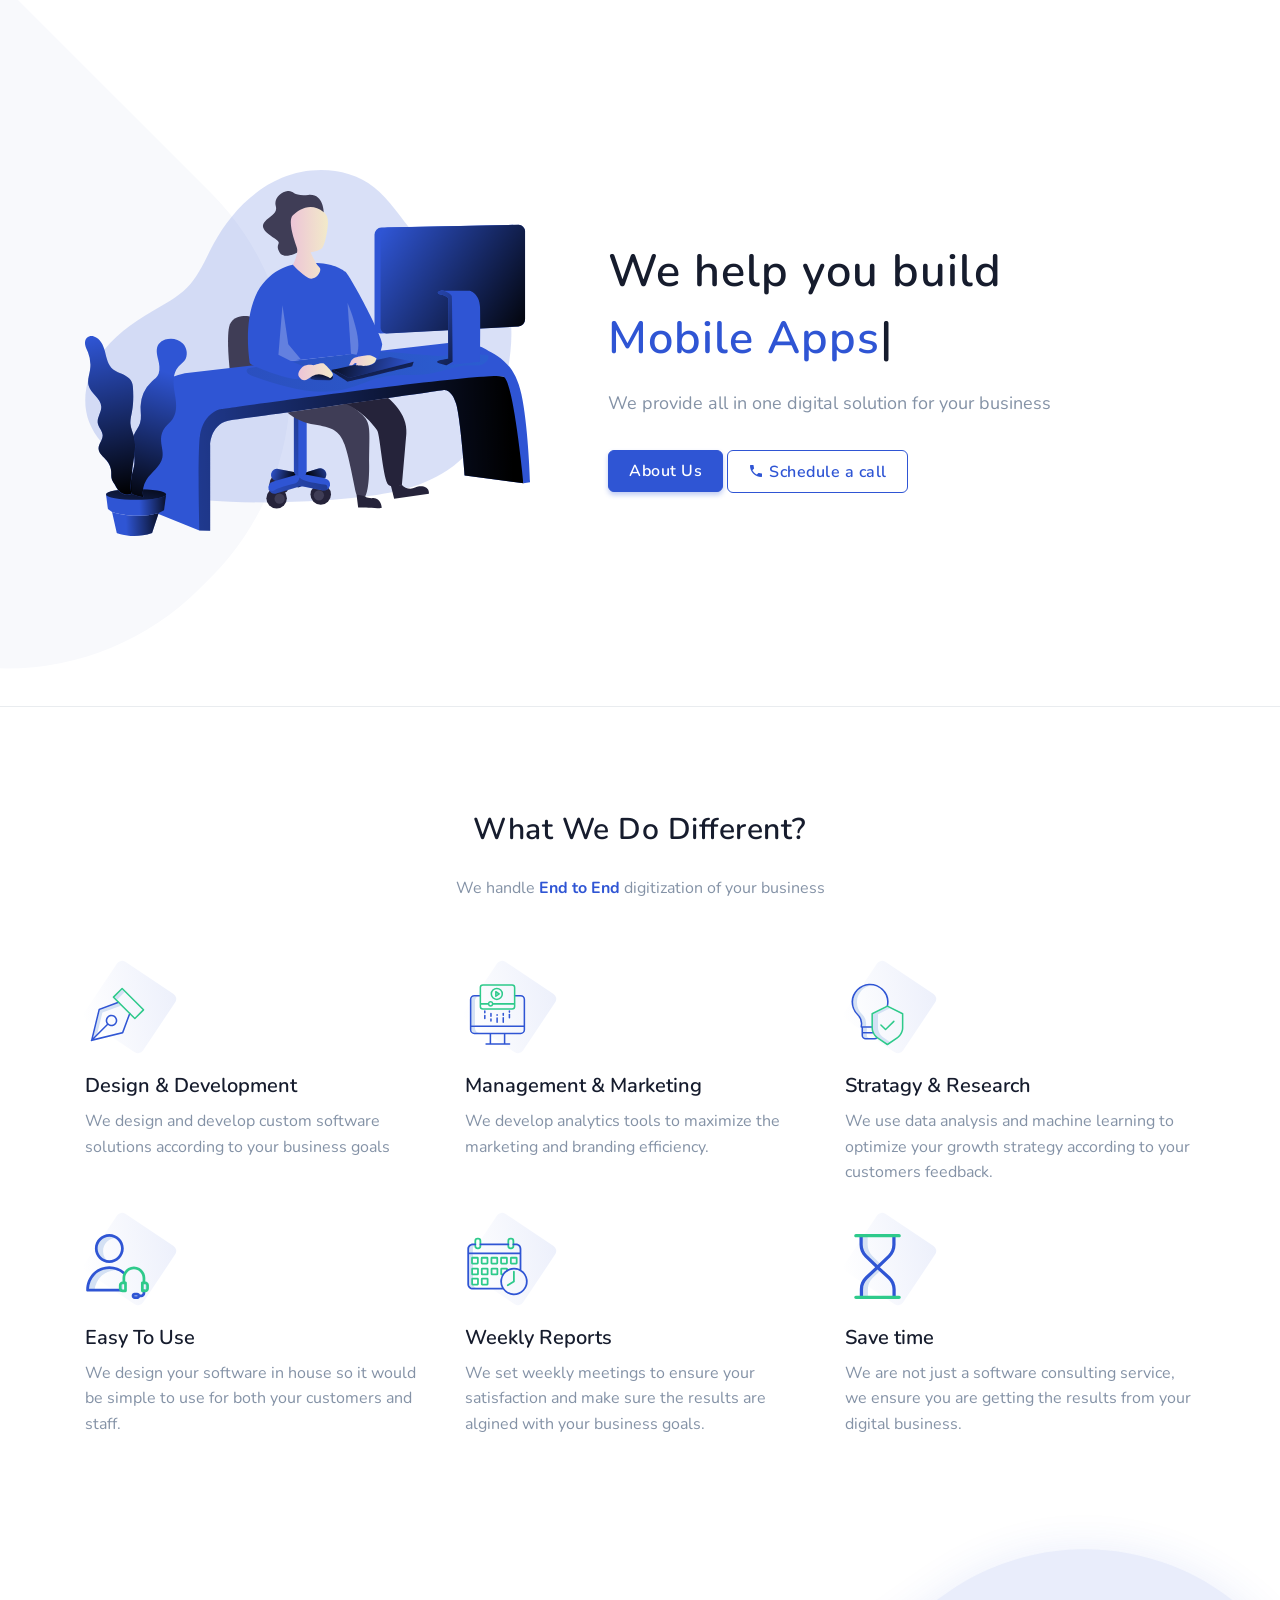
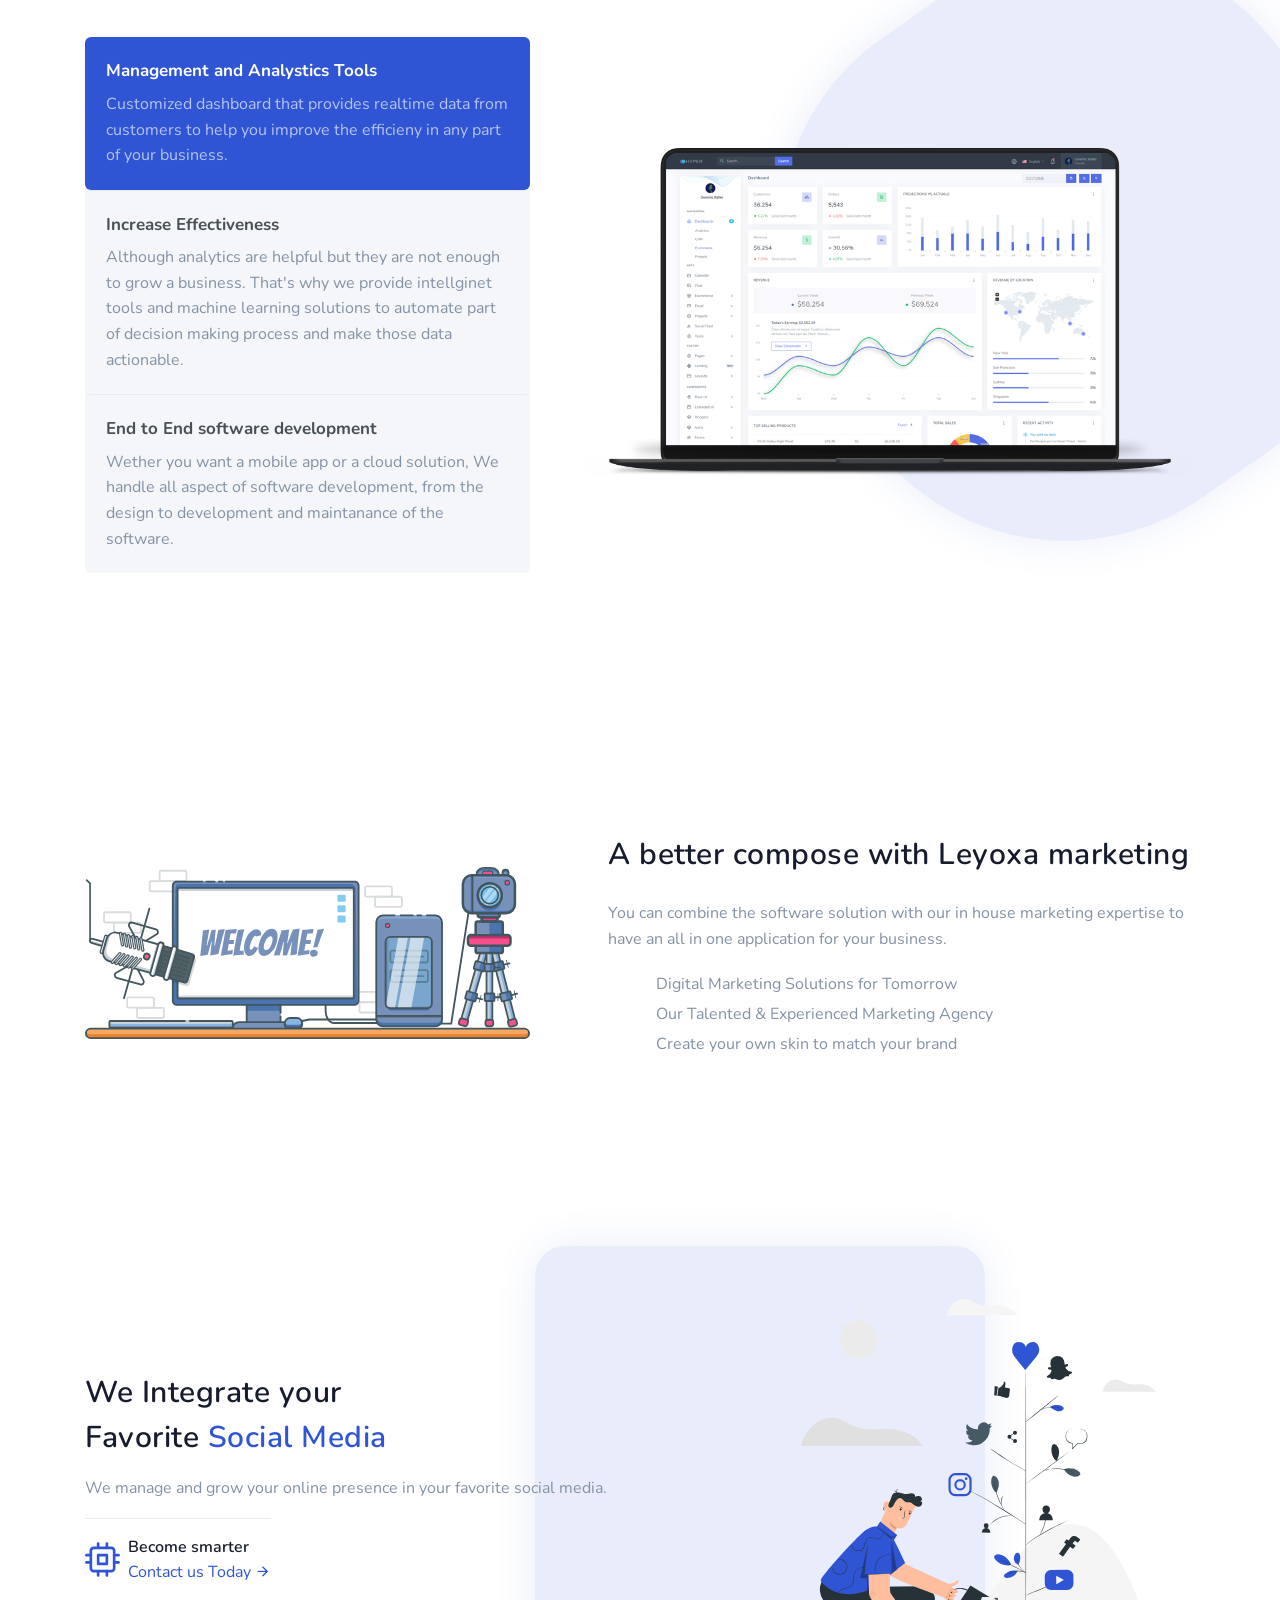
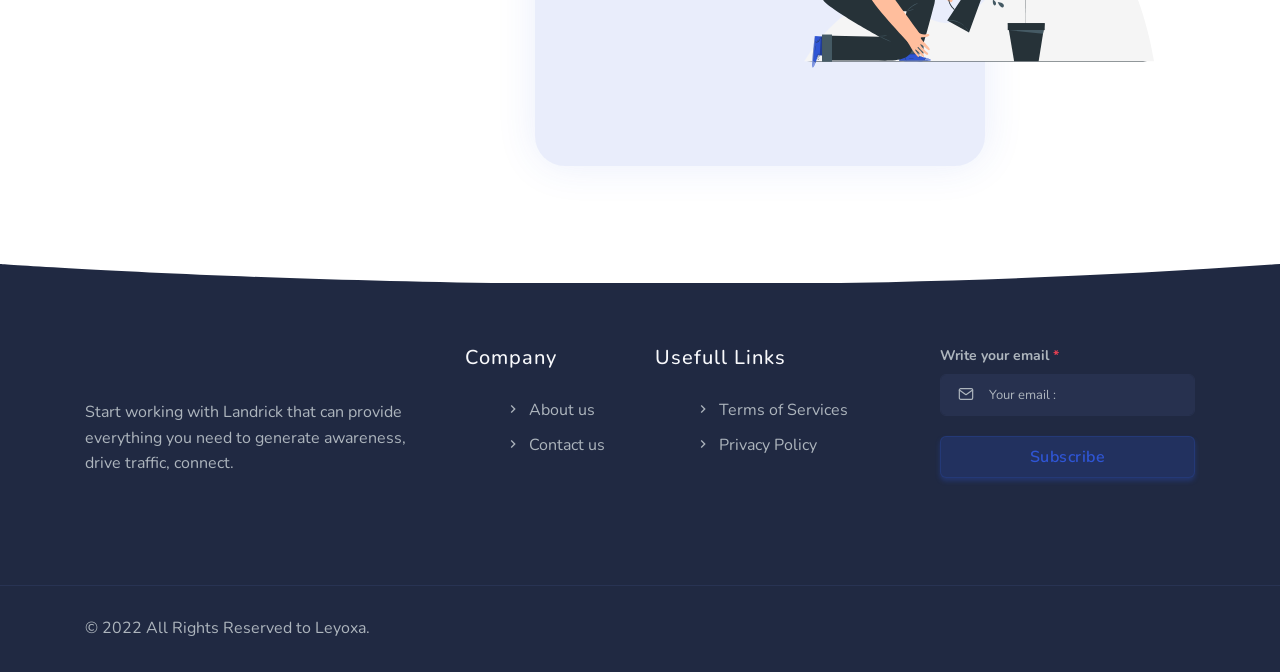
==== index.html @ c0a95f4d "here" ====
<!DOCTYPE html>
    <html lang="en">

    <head>
        <meta charset="utf-8" />
        <title>Leyoxa Tech Consulting</title>
        <meta name="viewport" content="width=device-width, initial-scale=1.0">
        <meta name="description" content="Premium Bootstrap 4 Landing Page Template" />
        <meta name="keywords" content="Saas, Software, multi-uses, HTML, Clean, Modern" />
        <meta name="author" content="Shreethemes" />
        <meta name="email" content="shreethemes@gmail.com" />
        <meta name="website" content="http://www.shreethemes.in" />
        <meta name="Version" content="v2.5.1" />
        <!-- favicon -->
        <link rel="shortcut icon" href="images/favicon.ico">
        <!-- Bootstrap -->
        <link href="css/bootstrap.min.css" rel="stylesheet" type="text/css" />
        <!-- Magnific -->
        <link href="css/magnific-popup.css" rel="stylesheet" type="text/css" />
        <!-- Icons -->
        <link href="css/materialdesignicons.min.css" rel="stylesheet" type="text/css" />
        <link rel="stylesheet" href="https://unicons.iconscout.com/release/v2.1.9/css/unicons.css">
        <!-- Slider -->               
        <link rel="stylesheet" href="css/owl.carousel.min.css"/> 
        <link rel="stylesheet" href="css/owl.theme.default.min.css"/> 
        <!-- Main Css -->
        <link href="css/style.css" rel="stylesheet" type="text/css" id="theme-opt" />
        <link href="css/colors/default.css" rel="stylesheet" id="color-opt">
        <link href="css/bootstrap.min.css" rel="stylesheet" type="text/css" />
        <!-- Magnific -->
        <link href="css/magnific-popup.css" rel="stylesheet" type="text/css" />
        <!-- Slider -->               
        <link rel="stylesheet" href="css/owl.carousel.min.css"/> 
        <link rel="stylesheet" href="css/owl.theme.default.min.css"/> 
        <!-- Icons -->
        <link href="css/materialdesignicons.min.css" rel="stylesheet" type="text/css" />
        <link rel="stylesheet" href="https://unicons.iconscout.com/release/v2.1.9/css/unicons.css">
        <!-- Main Css -->
        <link href="css/style.css" rel="stylesheet" type="text/css" id="theme-opt" />
        <link href="css/colors/default.css" rel="stylesheet" id="color-opt">

        <link href="https://fonts.googleapis.com/css?family=Lato:300,400,700" rel="stylesheet">

        <!-- ==== Font Awesome ==== -->
        <link href="css-copy/font-awesome.min.css" rel="stylesheet">
        
        <!-- ==== Bootstrap ==== -->
        <link href="css-copy/bootstrap.min.css" rel="stylesheet">
        
        <!-- ==== jQuery UI ==== -->
        <link href="css-copy/jquery-ui.min.css" rel="stylesheet">
        
        <!-- ==== Owl Carousel Plugin ==== -->
        <link href="css-copy/owl.carousel.min.css" rel="stylesheet">
        
        <!-- ====Main Stylesheet==== -->
        <link href="css-copy/style.css" rel="stylesheet">
        
        <!-- ====Custom Stylesheet==== -->
        <link href="css-copy/custom-style.css" rel="stylesheet">

    </head>

    <body>      
        <!-- Hero Start -->
        <section class="bg-half-170 border-bottom agency-wrapper d-table w-100" id="home">
            <div class="container">
                <div class="row align-items-center">
                    <div class="col-lg-7 col-md-7 order-1 order-md-2">
                        <div class="title-heading mt-4 ml-lg-5">
                            <h1 class="heading mb-3">We help you build<br> <span class="element text-primary" data-elements="Mobile Apps, Analytics Dashboard, SEO and Branding, Machine Learning Solution, Cloud Solution"></span></h1>
                            <p class="para-desc text-muted">We provide all in one digital solution for your business</p>
                            <div class="watch-video mt-4 pt-2">
                                <a href="page-aboutus-two 2.html" class="btn btn-primary">About Us<i class="mdi"></i></a>
                                <a href="https://calendly.com/leyoxa/30min" class="btn btn-outline-primary"><i class="mdi mdi-phone"></i> Schedule a call</a>
                            </div>
                        </div>
                    </div><!--end col-->

                    <div class="col-lg-5 col-md-5 order-2 order-md-1 mt-4 pt-2 mt-sm-0 pt-sm-0">
                        <img src="images/illustrator/working_with_computer.svg" class="img-fluid" alt="">
                    </div>
                </div><!--end row-->
            </div><!--end container--> 
        </section><!--end section-->
        <!-- Hero End -->

        <!-- Feature Start -->
        <section class="section">
            <div class="container">
                <div class="row justify-content-center">
                    <div class="col-12 text-center">
                        <div class="section-title mb-4 pb-2">
                            <h4 class="title mb-4">What We Do Different?</h4>
                            <p class="text-muted para-desc mx-auto mb-0">We handle <span class="text-primary font-weight-bold">End to End</span> digitization of your business</p>
                        </div>
                    </div><!--end col-->
                </div><!--end row-->

                <div class="row">
                    <div class="col-md-4 col-12">
                        <div class="features mt-5">
                            <div class="image position-relative d-inline-block">
                                <img src="images/icon/pen.svg" class="avatar avatar-small"  alt="">
                            </div>

                            <div class="content mt-4">
                                <h4 class="title-2">Design & Development</h4>
                                <p class="text-muted mb-0">We design and develop custom software solutions according to your business goals</p>
                            </div>
                        </div>
                    </div><!--end col-->
                    
                    <div class="col-md-4 col-12 mt-5">
                        <div class="features">
                            <div class="image position-relative d-inline-block">
                                <img src="images/icon/video.svg" class="avatar avatar-small"  alt="">
                            </div>

                            <div class="content mt-4">
                                <h4 class="title-2">Management & Marketing</h4>
                                <p class="text-muted mb-0">We develop analytics tools to maximize the marketing and branding efficiency.</p>
                            </div>
                        </div>
                    </div><!--end col-->
                    
                    <div class="col-md-4 col-12 mt-5">
                        <div class="features">
                            <div class="image position-relative d-inline-block">
                                <img src="images/icon/intellectual.svg" class="avatar avatar-small"  alt="">
                            </div>

                            <div class="content mt-4">
                                <h4 class="title-2">Stratagy & Research</h4>
                                <p class="text-muted mb-0">We use data analysis and machine learning to optimize your growth strategy according to your customers feedback.</p>
                            </div>
                        </div>
                    </div><!--end col-->

                    <div class="col-md-4 col-12 mt-5">
                        <div class="features">
                            <div class="image position-relative d-inline-block">
                                <img src="images/icon/user.svg" class="avatar avatar-small"  alt="">
                            </div>

                            <div class="content mt-4">
                                <h4 class="title-2">Easy To Use</h4>
                                <p class="text-muted mb-0">We design your software in house so it would be simple to use for both your customers and staff.</p>
                            </div>
                        </div>
                    </div><!--end col-->
                    
                    <div class="col-md-4 col-12 mt-5">
                        <div class="features">
                            <div class="image position-relative d-inline-block">
                                <img src="images/icon/calendar.svg" class="avatar avatar-small"  alt="">
                            </div>

                            <div class="content mt-4">
                                <h4 class="title-2">Weekly Reports</h4>
                                <p class="text-muted mb-0">We set weekly meetings to ensure your satisfaction and make sure the results are algined with your business goals.</p>
                            </div>
                        </div>
                    </div><!--end col-->
                    
                    <div class="col-md-4 col-12 mt-5">
                        <div class="features">
                            <div class="image position-relative d-inline-block">
                                <img src="images/icon/sand-clock.svg" class="avatar avatar-small"  alt="">
                            </div>

                            <div class="content mt-4">
                                <h4 class="title-2">Save time</h4>
                                <p class="text-muted mb-0">We are not just a software consulting service, we ensure you are getting the results from your digital business.</p>
                            </div>
                        </div>
                    </div><!--end col-->
                </div><!--end row-->
            </div><!--end container-->
        </section><!--end section-->
        <!-- End feature -->
        <div class="container mt-100 mt-60">
            <div class="row align-items-center">
                <div class="col-md-5">
                    <ul class="nav nav-pills nav-justified flex-column rounded" id="pills-tab" role="tablist">
                        <li class="nav-item">
                            <a class="nav-link rounded active" id="pills-cloud-tab" data-toggle="pill" href="#pills-cloud" role="tab" aria-controls="pills-cloud" aria-selected="false">
                                <div class="p-3 text-left">
                                    <h4 class="title font-weight-bold">Management and Analystics Tools</h4>
                                    <p class="text-muted tab-para mb-0">Customized dashboard that provides realtime data from customers to help you improve the efficieny in any part of your business.</p>
                                </div>
                            </a><!--end nav link-->
                        </li><!--end nav item-->
                        
                        <li class="nav-item">
                            <a class="nav-link border-top rounded" id="pills-smart-tab" data-toggle="pill" href="#pills-smart" role="tab" aria-controls="pills-smart" aria-selected="false">
                                <div class="p-3 text-left">
                                    <h4 class="title font-weight-bold">Increase Effectiveness</h4>
                                    <p class="text-muted tab-para mb-0">Although analytics are helpful but they are not enough to grow a business. That's why we provide intellginet tools and machine learning solutions to automate part of decision making process and make those data actionable.</p>
                                </div>
                            </a><!--end nav link-->
                        </li><!--end nav item-->
                        
                        <li class="nav-item">
                            <a class="nav-link border-top rounded" id="pills-apps-tab" data-toggle="pill" href="#pills-apps" role="tab" aria-controls="pills-apps" aria-selected="false">
                                <div class="p-3 text-left">
                                    <h4 class="title font-weight-bold">End to End software development</h4>
                                    <p class="text-muted tab-para mb-0">Wether you want a mobile app or a cloud solution, We handle all aspect of software development, from the design to development and maintanance of the software.</p>
                                </div>
                            </a><!--end nav link-->
                        </li><!--end nav item-->
                    </ul><!--end nav pills-->
                </div><!--end col-->

                <div class="col-md-7 col-12 mt-4 pt-2 mt-sm-0 pt-sm-0">
                    <div class="saas-feature-shape-right position-relative">
                        <div class="tab-content ml-lg-4" id="pills-tabContent">
                            <div class="tab-pane fade show active" id="pills-cloud" role="tabpanel" aria-labelledby="pills-cloud-tab">
                                <img src="images/digital/1.png" class="img-fluid mx-auto d-block" alt="">
                            </div><!--end teb pane-->
                            
                            <div class="tab-pane fade" id="pills-smart" role="tabpanel" aria-labelledby="pills-smart-tab">
                                <img src="images/digital/2.png" class="img-fluid mx-auto d-block" alt="">
                            </div><!--end teb pane-->

                            <div class="tab-pane fade" id="pills-apps" role="tabpanel" aria-labelledby="pills-apps-tab">
                                <img src="images/digital/3.png" class="img-fluid mx-auto d-block" alt="">
                            </div><!--end teb pane-->
                        </div><!--end tab content-->
                    </div>
                </div><!--end col-->
            </div><!--end row-->
        </div><!--end container-->
        <br><br><br><br><br><br>


            <div class="container mt-100 mt-60">
                <div class="row align-items-center">
                    <div class="col-lg-5 col-md-6">
                        <img src="images/illustrator/youtube-media.svg" alt="">
                    </div>

                    <div class="col-lg-7 col-md-6 mt-4 mt-sm-0 pt-2 pt-sm-0">
                        <div class="section-title ml-lg-5">
                            <h4 class="title mb-4">A better compose with Leyoxa marketing</h4>
                            <p class="text-muted">You can combine the software solution with our in house marketing expertise to have an all in one application for your business. </p>
                            <ul class="list-unstyled text-muted">
                                <li class="mb-0"><span class="text-primary h5 mr-2"><i class="uim uim-check-circle"></i></span>Digital Marketing Solutions for Tomorrow</li>
                                <li class="mb-0"><span class="text-primary h5 mr-2"><i class="uim uim-check-circle"></i></span>Our Talented & Experienced Marketing Agency</li>
                                <li class="mb-0"><span class="text-primary h5 mr-2"><i class="uim uim-check-circle"></i></span>Create your own skin to match your brand</li>
                            </ul>
                        </div>
                    </div><!--end col-->
                </div><!--end row-->
            </div><!--end container-->
            <br><br><br>
            <div class="container mt-100 mt-60">
                <div class="row align-items-center">
                    <div class="col-lg-5 col-md-6 col-12 order-1 order-md-2">
                        <div class="social-feature-right">
                            <img src="images/social/social.svg" class="img-fluid" alt="">
                        </div>
                    </div><!--end col-->

                    <div class="col-lg-7 col-md-6 col-12 order-2 order-md-1 mt-4 pt-2 mt-sm-0 pt-sm-0">
                        <div class="section-title mr-lg-4">
                            <p class="text-primary h2 mb-3"><i class="uil uil-cube"></i></p>
                            <h4 class="title mb-3">We Integrate your <br> Favorite <span class="text-primary">Social Media</span></h4>
                            <p class="text-muted">We manage and grow your online presence in your favorite social media.</p>
                            <div class="d-inline-block">
                                <div class="pt-3 d-flex align-items-center border-top">
                                    <i data-feather="cpu" class="fea icon-md mr-2 text-primary"></i>
                                    <div class="content">
                                        <h6 class="mb-0">Become smarter</h6>
                                        <a href="https://calendly.com/leyoxa/30min" class="text-primary">Contact us Today <i class="mdi mdi-arrow-right"></i></a> 
                                    </div>
                                </div>
                            </div>
                        </div>
                    </div><!--end col-->
                </div><!--end row-->
            </div><!--end container-->
            <br><br><br>        <br><br><br><br><br>

                    <!-- Testi Start -->
        

        <!-- Shape Start -->
        <div class="position-relative">
            <div class="shape overflow-hidden text-footer">
                <svg viewBox="0 0 2880 48" fill="none" xmlns="http://www.w3.org/2000/svg">
                    <path d="M0 48H1437.5H2880V0H2160C1442.5 52 720 0 720 0H0V48Z" fill="currentColor"></path>
                </svg>
            </div>
        </div>
        <!--Shape End-->
        <!-- Footer Start -->
        <footer class="footer">
            <div class="container">
                <div class="row">
                    <div class="col-lg-4 col-12 mb-0 mb-md-4 pb-0 pb-md-2">
                        <a href="#" class="logo-footer">
                            <img src="images/logo-light.png" height="24" alt="">
                        </a>
                        <p class="mt-4">Start working with Landrick that can provide everything you need to generate awareness, drive traffic, connect.</p>
                        <!-- <ul class="list-unstyled social-icon social mb-0 mt-4">
                            <li class="list-inline-item"><a href="javascript:void(0)" class="rounded"><i data-feather="facebook" class="fea icon-sm fea-social"></i></a></li>
                            <li class="list-inline-item"><a href="javascript:void(0)" class="rounded"><i data-feather="instagram" class="fea icon-sm fea-social"></i></a></li>
                            <li class="list-inline-item"><a href="javascript:void(0)" class="rounded"><i data-feather="twitter" class="fea icon-sm fea-social"></i></a></li>
                            <li class="list-inline-item"><a href="javascript:void(0)" class="rounded"><i data-feather="linkedin" class="fea icon-sm fea-social"></i></a></li>
                        </ul> -->
                    </div><!--end col-->
                    
                    <div class="col-lg-2 col-md-4 col-12 mt-4 mt-sm-0 pt-2 pt-sm-0">
                        <h4 class="text-light footer-head">Company</h4>
                        <ul class="list-unstyled footer-list mt-4">
                            <li><a href="page-aboutus.html" class="text-foot"><i class="mdi mdi-chevron-right mr-1"></i> About us</a></li>
                            <li><a href="page-services.html" class="text-foot"><i class="mdi mdi-chevron-right mr-1"></i> Contact us</a></li>
                            <!-- <li><a href="page-team.html" class="text-foot"><i class="mdi mdi-chevron-right mr-1"></i> Team</a></li>
                            <li><a href="page-pricing.html" class="text-foot"><i class="mdi mdi-chevron-right mr-1"></i> Pricing</a></li>
                            <li><a href="page-work-modern.html" class="text-foot"><i class="mdi mdi-chevron-right mr-1"></i> Project</a></li>
                            <li><a href="page-jobs.html" class="text-foot"><i class="mdi mdi-chevron-right mr-1"></i> Careers</a></li>
                            <li><a href="page-blog-grid.html" class="text-foot"><i class="mdi mdi-chevron-right mr-1"></i> Blog</a></li>
                            <li><a href="auth-cover-login.html" class="text-foot"><i class="mdi mdi-chevron-right mr-1"></i> Login</a></li> --> 
                        </ul>
                    </div><!--end col-->
                    
                    <div class="col-lg-3 col-md-4 col-12 mt-4 mt-sm-0 pt-2 pt-sm-0">
                        <h4 class="text-light footer-head">Usefull Links</h4>
                        <ul class="list-unstyled footer-list mt-4">
                            <li><a href="page-terms.html" class="text-foot"><i class="mdi mdi-chevron-right mr-1"></i> Terms of Services</a></li>
                            <li><a href="page-privacy.html" class="text-foot"><i class="mdi mdi-chevron-right mr-1"></i> Privacy Policy</a></li>
                            <!-- <li><a href="documentation.html" class="text-foot"><i class="mdi mdi-chevron-right mr-1"></i> Documentation</a></li>
                            <li><a href="changelog.html" class="text-foot"><i class="mdi mdi-chevron-right mr-1"></i> Changelog</a></li>
                            <li><a href="components.html" class="text-foot"><i class="mdi mdi-chevron-right mr-1"></i> Components</a></li> -->
                        </ul>
                    </div><!--end col-->

                    <div class="col-lg-3 col-md-4 col-12 mt-4 mt-sm-0 pt-2 pt-sm-0">
                        <form>
                            <div class="row">
                                <div class="col-lg-12">
                                    <div class="foot-subscribe form-group position-relative">
                                        <label>Write your email <span class="text-danger">*</span></label>
                                        <i data-feather="mail" class="fea icon-sm icons"></i>
                                        <input type="email" name="email" id="emailsubscribe" class="form-control pl-5 rounded" placeholder="Your email : " required>
                                    </div>
                                </div>
                                <div class="col-lg-12">
                                    <input type="submit" id="submitsubscribe" name="send" class="btn btn-soft-primary btn-block" value="Subscribe">
                                </div>
                            </div>
                        </form>
                    </div><!--end col-->
                </div><!--end row-->
            </div><!--end container-->
        </footer><!--end footer-->
        <footer class="footer footer-bar">
            <div class="container text-center">
                <div class="row align-items-center">
                    <div class="col-sm-6">
                        <div class="text-sm-left">
                            <p class="mb-0">© 2022 All Rights Reserved to Leyoxa</a>.</p>
                        </div>
                    </div><!--end col-->

                    
                </div><!--end row-->
            </div><!--end container-->
        </footer><!--end footer-->
        <!-- Footer End -->

        <!-- Back to top -->
        <a href="#" class="btn btn-icon btn-soft-primary back-to-top"><i data-feather="arrow-up" class="icons"></i></a>
        <!-- Back to top -->

        <!-- javascript -->
        <script src="js/jquery-3.5.1.min.js"></script>
        <script src="js/bootstrap.bundle.min.js"></script>
        <script src="js/jquery.easing.min.js"></script>
        <script src="js/scrollspy.min.js"></script>
        <!-- Magnific Popup -->
        <script src="js/jquery.magnific-popup.min.js"></script> 
        <script src="js/magnific.init.js"></script> 
        <!-- SLIDER -->
        <script src="js/owl.carousel.min.js "></script>
        <script src="js/owl.init.js "></script>
        <!-- Icons -->
        <script src="js/feather.min.js"></script>
        <script src="https://unicons.iconscout.com/release/v2.1.9/script/monochrome/bundle.js"></script>
        <!-- Main Js -->
        <script src="js/app.js"></script>
        <script src="js/jquery-3.5.1.min.js"></script>
        <script src="js/bootstrap.bundle.min.js"></script>
        <script src="js/owl.carousel.min.js"></script>
        <script src="js/jquery.easing.min.js"></script>
        <script src="js/scrollspy.min.js"></script>
        <script src="js/isotope-docs.min.js"></script>
    
        <!-- ==== jQuery Form Plugin ==== -->
        <script src="js/jquery.form.min.js"></script>
        
        <!-- ==== jQuery Validation Plugin ==== -->
        <script src="js/jquery.validate.min.js"></script>
        <script src="js/animatescroll.min.js"></script>
        <!-- Magnific -->
        <script src="js/isotope.js"></script>
        <script src="js/jquery.magnific-popup.min.js"></script>
        <script src="js/portfolio.init.js"></script>
        <script src="js/jquery.counterup.min.js"></script>
        <script src="js/parallax.min.js"></script>
    
        <!-- ==== jQuery Tubular Plugin ==== -->
        <script src="js/jquery.tubular.1.0.js"></script>
        
        <!-- ==== RetinaJS Plugin ==== -->
        <script src="js/retina.min.js"></script>
    
        <!-- ==== Main Script ==== -->
        <script src="js/main.js"></script>
    
        <!-- ==== Txttype Script ==== -->
        <script src="js/txttype.js"></script>
    
        <!-- ==== jQuery Nice Scroll Plugin ==== -->
        <script src="js/jquery.nicescroll.min.js"></script>
        <!-- SLIDER -->
        <script src="js/owl.carousel.min.js "></script>
        <script src="js/owl.init.js "></script> 
        <!-- Contact -->
        <script src="js/contact.js "></script>
        <!-- Typed -->
        <script src="js/typed.js"></script>
        <script src="js/typed.init.js"></script>
        <!-- Icons -->
        <script src="js/feather.min.js"></script>
        <script src="https://unicons.iconscout.com/release/v2.1.9/script/monochrome/bundle.js"></script>
        <!-- Main Js -->
        <script src="js/app.js"></script>
    </body>
</html>
---- css/style.css ----
/* Template Name: Landrick - Saas & Software Landing Page Template
   Author: Shreethemes
   E-mail: shreethemes@gmail.com
   Created: August 2019
   Version: 2.5.1
   Updated: August 2020
   File Description: Main Css file of the template
*/
/*********************************/
/*         INDEX                 */
/*================================
 *     01.  Variables            *
 *     02.  Bootstrap Custom     *
 *     03.  Components           *
 *     04.  General              *
 *     05.  Helper               *
 *     06.  Menu                 *
 *     07.  Home / Landing       *
 *     08.  Features / Services  *
 *     09.  Testimonial          *
 *     10.  Price                *
 *     11.  C.T.A                *
 *     12.  Blog / Careers / Job *
 *     13.  Work / Projects      *
 *     14.  Team                 *
 *     15.  User Pages           *
 *     16.  Countdown            *
 *     17.  Contact              *
 *     18.  Footer               *
 ================================*/
@import url("https://fonts.googleapis.com/css?family=Nunito:300,400,600,700&display=swap");
.bg-primary {
  background-color: #2f55d4 !important;
}

.bg-soft-primary {
  background-color: rgba(47, 85, 212, 0.2) !important;
  border: 1px solid rgba(47, 85, 212, 0.2) !important;
  color: #2f55d4 !important;
}

.text-primary {
  color: #2f55d4 !important;
}

a {
  -webkit-transition: all 0.5s ease;
  transition: all 0.5s ease;
}

a.text-primary:hover, a.text-primary:focus {
  color: #284bc1 !important;
}

.bg-secondary {
  background-color: #5a6d90 !important;
}

.bg-soft-secondary {
  background-color: rgba(90, 109, 144, 0.2) !important;
  border: 1px solid rgba(90, 109, 144, 0.2) !important;
  color: #5a6d90 !important;
}

.text-secondary {
  color: #5a6d90 !important;
}

a {
  -webkit-transition: all 0.5s ease;
  transition: all 0.5s ease;
}

a.text-secondary:hover, a.text-secondary:focus {
  color: #506180 !important;
}

.bg-success {
  background-color: #2eca8b !important;
}

.bg-soft-success {
  background-color: rgba(46, 202, 139, 0.2) !important;
  border: 1px solid rgba(46, 202, 139, 0.2) !important;
  color: #2eca8b !important;
}

.text-success {
  color: #2eca8b !important;
}

a {
  -webkit-transition: all 0.5s ease;
  transition: all 0.5s ease;
}

a.text-success:hover, a.text-success:focus {
  color: #29b57d !important;
}

.bg-warning {
  background-color: #f17425 !important;
}

.bg-soft-warning {
  background-color: rgba(241, 116, 37, 0.2) !important;
  border: 1px solid rgba(241, 116, 37, 0.2) !important;
  color: #f17425 !important;
}

.text-warning {
  color: #f17425 !important;
}

a {
  -webkit-transition: all 0.5s ease;
  transition: all 0.5s ease;
}

a.text-warning:hover, a.text-warning:focus {
  color: #ed650f !important;
}

.bg-info {
  background-color: #17a2b8 !important;
}

.bg-soft-info {
  background-color: rgba(23, 162, 184, 0.2) !important;
  border: 1px solid rgba(23, 162, 184, 0.2) !important;
  color: #17a2b8 !important;
}

.text-info {
  color: #17a2b8 !important;
}

a {
  -webkit-transition: all 0.5s ease;
  transition: all 0.5s ease;
}

a.text-info:hover, a.text-info:focus {
  color: #148ea1 !important;
}

.bg-danger {
  background-color: #e43f52 !important;
}

.bg-soft-danger {
  background-color: rgba(228, 63, 82, 0.2) !important;
  border: 1px solid rgba(228, 63, 82, 0.2) !important;
  color: #e43f52 !important;
}

.text-danger {
  color: #e43f52 !important;
}

a {
  -webkit-transition: all 0.5s ease;
  transition: all 0.5s ease;
}

a.text-danger:hover, a.text-danger:focus {
  color: #e1293e !important;
}

.bg-dark {
  background-color: #3c4858 !important;
}

.bg-soft-dark {
  background-color: rgba(60, 72, 88, 0.2) !important;
  border: 1px solid rgba(60, 72, 88, 0.2) !important;
  color: #3c4858 !important;
}

.text-dark {
  color: #3c4858 !important;
}

a {
  -webkit-transition: all 0.5s ease;
  transition: all 0.5s ease;
}

a.text-dark:hover, a.text-dark:focus {
  color: #323c49 !important;
}

.bg-muted {
  background-color: #8492a6 !important;
}

.bg-soft-muted {
  background-color: rgba(132, 146, 166, 0.2) !important;
  border: 1px solid rgba(132, 146, 166, 0.2) !important;
  color: #8492a6 !important;
}

.text-muted {
  color: #8492a6 !important;
}

a {
  -webkit-transition: all 0.5s ease;
  transition: all 0.5s ease;
}

a.text-muted:hover, a.text-muted:focus {
  color: #75859b !important;
}

.bg-light {
  background-color: #f8f9fc !important;
}

.bg-soft-light {
  background-color: rgba(248, 249, 252, 0.2) !important;
  border: 1px solid rgba(248, 249, 252, 0.2) !important;
  color: #f8f9fc !important;
}

.text-light {
  color: #f8f9fc !important;
}

a {
  -webkit-transition: all 0.5s ease;
  transition: all 0.5s ease;
}

a.text-light:hover, a.text-light:focus {
  color: #e6eaf4 !important;
}

.bg-blue {
  background-color: #2f55d4 !important;
}

.bg-soft-blue {
  background-color: rgba(47, 85, 212, 0.2) !important;
  border: 1px solid rgba(47, 85, 212, 0.2) !important;
  color: #2f55d4 !important;
}

.text-blue {
  color: #2f55d4 !important;
}

a {
  -webkit-transition: all 0.5s ease;
  transition: all 0.5s ease;
}

a.text-blue:hover, a.text-blue:focus {
  color: #284bc1 !important;
}

.bg-footer {
  background-color: #202942 !important;
}

.bg-soft-footer {
  background-color: rgba(32, 41, 66, 0.2) !important;
  border: 1px solid rgba(32, 41, 66, 0.2) !important;
  color: #202942 !important;
}

.text-footer {
  color: #202942 !important;
}

a {
  -webkit-transition: all 0.5s ease;
  transition: all 0.5s ease;
}

a.text-footer:hover, a.text-footer:focus {
  color: #181e30 !important;
}

.bg-black {
  background: #161c2d !important;
}

.list-inline-item:not(:last-child) {
  margin-right: 0px;
  margin-bottom: 5px;
}

.rounded {
  border-radius: 6px !important;
}

.rounded-top {
  border-top-left-radius: 6px !important;
  border-top-right-radius: 6px !important;
}

.rounded-left {
  border-top-left-radius: 6px !important;
  border-bottom-left-radius: 6px !important;
}

.rounded-bottom {
  border-bottom-left-radius: 6px !important;
  border-bottom-right-radius: 6px !important;
}

.rounded-right {
  border-top-right-radius: 6px !important;
  border-bottom-right-radius: 6px !important;
}

.rounded-md {
  border-radius: 10px !important;
}

.rounded-lg {
  border-radius: 30px !important;
}

.border {
  border: 1px solid #e9ecef !important;
}

.border-top {
  border-top: 1px solid #e9ecef !important;
}

.border-bottom {
  border-bottom: 1px solid #e9ecef !important;
}

.border-left {
  border-left: 1px solid #e9ecef !important;
}

.border-right {
  border-right: 1px solid #e9ecef !important;
}

.small, small {
  font-size: 90%;
}

.card .card-body {
  padding: 1.5rem;
}

.component-wrapper .title {
  font-size: 20px;
}

.component-wrapper.sticky-bar li {
  margin-bottom: 6px;
}

.component-wrapper.sticky-bar li:last-child {
  margin-bottom: 0px !important;
}

.component-wrapper.sticky-bar li a {
  -webkit-transition: all 0.5s ease;
  transition: all 0.5s ease;
}

.component-wrapper.sticky-bar li a:hover, .component-wrapper.sticky-bar li a:focus {
  color: #2f55d4 !important;
}

.btn-primary {
  background-color: #2f55d4 !important;
  border: 1px solid #2f55d4 !important;
  color: #ffffff !important;
  -webkit-box-shadow: 0 3px 5px 0 rgba(47, 85, 212, 0.3);
          box-shadow: 0 3px 5px 0 rgba(47, 85, 212, 0.3);
}

.btn-primary:hover, .btn-primary:focus, .btn-primary:active, .btn-primary.active, .btn-primary.focus {
  background-color: #2443ac !important;
  border-color: #2443ac !important;
  color: #ffffff !important;
}

.btn-soft-primary {
  background-color: rgba(47, 85, 212, 0.2) !important;
  border: 1px solid rgba(47, 85, 212, 0.2) !important;
  color: #2f55d4 !important;
  -webkit-box-shadow: 0 3px 5px 0 rgba(47, 85, 212, 0.3);
          box-shadow: 0 3px 5px 0 rgba(47, 85, 212, 0.3);
}

.btn-soft-primary:hover, .btn-soft-primary:focus, .btn-soft-primary:active, .btn-soft-primary.active, .btn-soft-primary.focus {
  background-color: #2f55d4 !important;
  border-color: #2f55d4 !important;
  color: #ffffff !important;
}

.btn-outline-primary {
  border: 1px solid #2f55d4;
  color: #2f55d4;
  background-color: transparent;
}

.btn-outline-primary:hover, .btn-outline-primary:focus, .btn-outline-primary:active, .btn-outline-primary.active, .btn-outline-primary.focus, .btn-outline-primary:not(:disabled):not(.disabled):active {
  background-color: #2f55d4;
  border-color: #2f55d4;
  color: #ffffff !important;
  -webkit-box-shadow: 0 3px 5px 0 rgba(47, 85, 212, 0.3);
          box-shadow: 0 3px 5px 0 rgba(47, 85, 212, 0.3);
}

.btn-secondary {
  background-color: #5a6d90 !important;
  border: 1px solid #5a6d90 !important;
  color: #ffffff !important;
  -webkit-box-shadow: 0 3px 5px 0 rgba(90, 109, 144, 0.3);
          box-shadow: 0 3px 5px 0 rgba(90, 109, 144, 0.3);
}

.btn-secondary:hover, .btn-secondary:focus, .btn-secondary:active, .btn-secondary.active, .btn-secondary.focus {
  background-color: #465571 !important;
  border-color: #465571 !important;
  color: #ffffff !important;
}

.btn-soft-secondary {
  background-color: rgba(90, 109, 144, 0.2) !important;
  border: 1px solid rgba(90, 109, 144, 0.2) !important;
  color: #5a6d90 !important;
  -webkit-box-shadow: 0 3px 5px 0 rgba(90, 109, 144, 0.3);
          box-shadow: 0 3px 5px 0 rgba(90, 109, 144, 0.3);
}

.btn-soft-secondary:hover, .btn-soft-secondary:focus, .btn-soft-secondary:active, .btn-soft-secondary.active, .btn-soft-secondary.focus {
  background-color: #5a6d90 !important;
  border-color: #5a6d90 !important;
  color: #ffffff !important;
}

.btn-outline-secondary {
  border: 1px solid #5a6d90;
  color: #5a6d90;
  background-color: transparent;
}

.btn-outline-secondary:hover, .btn-outline-secondary:focus, .btn-outline-secondary:active, .btn-outline-secondary.active, .btn-outline-secondary.focus, .btn-outline-secondary:not(:disabled):not(.disabled):active {
  background-color: #5a6d90;
  border-color: #5a6d90;
  color: #ffffff !important;
  -webkit-box-shadow: 0 3px 5px 0 rgba(90, 109, 144, 0.3);
          box-shadow: 0 3px 5px 0 rgba(90, 109, 144, 0.3);
}

.btn-success {
  background-color: #2eca8b !important;
  border: 1px solid #2eca8b !important;
  color: #ffffff !important;
  -webkit-box-shadow: 0 3px 5px 0 rgba(46, 202, 139, 0.3);
          box-shadow: 0 3px 5px 0 rgba(46, 202, 139, 0.3);
}

.btn-success:hover, .btn-success:focus, .btn-success:active, .btn-success.active, .btn-success.focus {
  background-color: #25a06e !important;
  border-color: #25a06e !important;
  color: #ffffff !important;
}

.btn-soft-success {
  background-color: rgba(46, 202, 139, 0.2) !important;
  border: 1px solid rgba(46, 202, 139, 0.2) !important;
  color: #2eca8b !important;
  -webkit-box-shadow: 0 3px 5px 0 rgba(46, 202, 139, 0.3);
          box-shadow: 0 3px 5px 0 rgba(46, 202, 139, 0.3);
}

.btn-soft-success:hover, .btn-soft-success:focus, .btn-soft-success:active, .btn-soft-success.active, .btn-soft-success.focus {
  background-color: #2eca8b !important;
  border-color: #2eca8b !important;
  color: #ffffff !important;
}

.btn-outline-success {
  border: 1px solid #2eca8b;
  color: #2eca8b;
  background-color: transparent;
}

.btn-outline-success:hover, .btn-outline-success:focus, .btn-outline-success:active, .btn-outline-success.active, .btn-outline-success.focus, .btn-outline-success:not(:disabled):not(.disabled):active {
  background-color: #2eca8b;
  border-color: #2eca8b;
  color: #ffffff !important;
  -webkit-box-shadow: 0 3px 5px 0 rgba(46, 202, 139, 0.3);
          box-shadow: 0 3px 5px 0 rgba(46, 202, 139, 0.3);
}

.btn-warning {
  background-color: #f17425 !important;
  border: 1px solid #f17425 !important;
  color: #ffffff !important;
  -webkit-box-shadow: 0 3px 5px 0 rgba(241, 116, 37, 0.3);
          box-shadow: 0 3px 5px 0 rgba(241, 116, 37, 0.3);
}

.btn-warning:hover, .btn-warning:focus, .btn-warning:active, .btn-warning.active, .btn-warning.focus {
  background-color: #d55b0e !important;
  border-color: #d55b0e !important;
  color: #ffffff !important;
}

.btn-soft-warning {
  background-color: rgba(241, 116, 37, 0.2) !important;
  border: 1px solid rgba(241, 116, 37, 0.2) !important;
  color: #f17425 !important;
  -webkit-box-shadow: 0 3px 5px 0 rgba(241, 116, 37, 0.3);
          box-shadow: 0 3px 5px 0 rgba(241, 116, 37, 0.3);
}

.btn-soft-warning:hover, .btn-soft-warning:focus, .btn-soft-warning:active, .btn-soft-warning.active, .btn-soft-warning.focus {
  background-color: #f17425 !important;
  border-color: #f17425 !important;
  color: #ffffff !important;
}

.btn-outline-warning {
  border: 1px solid #f17425;
  color: #f17425;
  background-color: transparent;
}

.btn-outline-warning:hover, .btn-outline-warning:focus, .btn-outline-warning:active, .btn-outline-warning.active, .btn-outline-warning.focus, .btn-outline-warning:not(:disabled):not(.disabled):active {
  background-color: #f17425;
  border-color: #f17425;
  color: #ffffff !important;
  -webkit-box-shadow: 0 3px 5px 0 rgba(241, 116, 37, 0.3);
          box-shadow: 0 3px 5px 0 rgba(241, 116, 37, 0.3);
}

.btn-info {
  background-color: #17a2b8 !important;
  border: 1px solid #17a2b8 !important;
  color: #ffffff !important;
  -webkit-box-shadow: 0 3px 5px 0 rgba(23, 162, 184, 0.3);
          box-shadow: 0 3px 5px 0 rgba(23, 162, 184, 0.3);
}

.btn-info:hover, .btn-info:focus, .btn-info:active, .btn-info.active, .btn-info.focus {
  background-color: #117a8b !important;
  border-color: #117a8b !important;
  color: #ffffff !important;
}

.btn-soft-info {
  background-color: rgba(23, 162, 184, 0.2) !important;
  border: 1px solid rgba(23, 162, 184, 0.2) !important;
  color: #17a2b8 !important;
  -webkit-box-shadow: 0 3px 5px 0 rgba(23, 162, 184, 0.3);
          box-shadow: 0 3px 5px 0 rgba(23, 162, 184, 0.3);
}

.btn-soft-info:hover, .btn-soft-info:focus, .btn-soft-info:active, .btn-soft-info.active, .btn-soft-info.focus {
  background-color: #17a2b8 !important;
  border-color: #17a2b8 !important;
  color: #ffffff !important;
}

.btn-outline-info {
  border: 1px solid #17a2b8;
  color: #17a2b8;
  background-color: transparent;
}

.btn-outline-info:hover, .btn-outline-info:focus, .btn-outline-info:active, .btn-outline-info.active, .btn-outline-info.focus, .btn-outline-info:not(:disabled):not(.disabled):active {
  background-color: #17a2b8;
  border-color: #17a2b8;
  color: #ffffff !important;
  -webkit-box-shadow: 0 3px 5px 0 rgba(23, 162, 184, 0.3);
          box-shadow: 0 3px 5px 0 rgba(23, 162, 184, 0.3);
}

.btn-danger {
  background-color: #e43f52 !important;
  border: 1px solid #e43f52 !important;
  color: #ffffff !important;
  -webkit-box-shadow: 0 3px 5px 0 rgba(228, 63, 82, 0.3);
          box-shadow: 0 3px 5px 0 rgba(228, 63, 82, 0.3);
}

.btn-danger:hover, .btn-danger:focus, .btn-danger:active, .btn-danger.active, .btn-danger.focus {
  background-color: #d21e32 !important;
  border-color: #d21e32 !important;
  color: #ffffff !important;
}

.btn-soft-danger {
  background-color: rgba(228, 63, 82, 0.2) !important;
  border: 1px solid rgba(228, 63, 82, 0.2) !important;
  color: #e43f52 !important;
  -webkit-box-shadow: 0 3px 5px 0 rgba(228, 63, 82, 0.3);
          box-shadow: 0 3px 5px 0 rgba(228, 63, 82, 0.3);
}

.btn-soft-danger:hover, .btn-soft-danger:focus, .btn-soft-danger:active, .btn-soft-danger.active, .btn-soft-danger.focus {
  background-color: #e43f52 !important;
  border-color: #e43f52 !important;
  color: #ffffff !important;
}

.btn-outline-danger {
  border: 1px solid #e43f52;
  color: #e43f52;
  background-color: transparent;
}

.btn-outline-danger:hover, .btn-outline-danger:focus, .btn-outline-danger:active, .btn-outline-danger.active, .btn-outline-danger.focus, .btn-outline-danger:not(:disabled):not(.disabled):active {
  background-color: #e43f52;
  border-color: #e43f52;
  color: #ffffff !important;
  -webkit-box-shadow: 0 3px 5px 0 rgba(228, 63, 82, 0.3);
          box-shadow: 0 3px 5px 0 rgba(228, 63, 82, 0.3);
}

.btn-dark {
  background-color: #3c4858 !important;
  border: 1px solid #3c4858 !important;
  color: #ffffff !important;
  -webkit-box-shadow: 0 3px 5px 0 rgba(60, 72, 88, 0.3);
          box-shadow: 0 3px 5px 0 rgba(60, 72, 88, 0.3);
}

.btn-dark:hover, .btn-dark:focus, .btn-dark:active, .btn-dark.active, .btn-dark.focus {
  background-color: #272f3a !important;
  border-color: #272f3a !important;
  color: #ffffff !important;
}

.btn-soft-dark {
  background-color: rgba(60, 72, 88, 0.2) !important;
  border: 1px solid rgba(60, 72, 88, 0.2) !important;
  color: #3c4858 !important;
  -webkit-box-shadow: 0 3px 5px 0 rgba(60, 72, 88, 0.3);
          box-shadow: 0 3px 5px 0 rgba(60, 72, 88, 0.3);
}

.btn-soft-dark:hover, .btn-soft-dark:focus, .btn-soft-dark:active, .btn-soft-dark.active, .btn-soft-dark.focus {
  background-color: #3c4858 !important;
  border-color: #3c4858 !important;
  color: #ffffff !important;
}

.btn-outline-dark {
  border: 1px solid #3c4858;
  color: #3c4858;
  background-color: transparent;
}

.btn-outline-dark:hover, .btn-outline-dark:focus, .btn-outline-dark:active, .btn-outline-dark.active, .btn-outline-dark.focus, .btn-outline-dark:not(:disabled):not(.disabled):active {
  background-color: #3c4858;
  border-color: #3c4858;
  color: #ffffff !important;
  -webkit-box-shadow: 0 3px 5px 0 rgba(60, 72, 88, 0.3);
          box-shadow: 0 3px 5px 0 rgba(60, 72, 88, 0.3);
}

.btn-muted {
  background-color: #8492a6 !important;
  border: 1px solid #8492a6 !important;
  color: #ffffff !important;
  -webkit-box-shadow: 0 3px 5px 0 rgba(132, 146, 166, 0.3);
          box-shadow: 0 3px 5px 0 rgba(132, 146, 166, 0.3);
}

.btn-muted:hover, .btn-muted:focus, .btn-muted:active, .btn-muted.active, .btn-muted.focus {
  background-color: #68788f !important;
  border-color: #68788f !important;
  color: #ffffff !important;
}

.btn-soft-muted {
  background-color: rgba(132, 146, 166, 0.2) !important;
  border: 1px solid rgba(132, 146, 166, 0.2) !important;
  color: #8492a6 !important;
  -webkit-box-shadow: 0 3px 5px 0 rgba(132, 146, 166, 0.3);
          box-shadow: 0 3px 5px 0 rgba(132, 146, 166, 0.3);
}

.btn-soft-muted:hover, .btn-soft-muted:focus, .btn-soft-muted:active, .btn-soft-muted.active, .btn-soft-muted.focus {
  background-color: #8492a6 !important;
  border-color: #8492a6 !important;
  color: #ffffff !important;
}

.btn-outline-muted {
  border: 1px solid #8492a6;
  color: #8492a6;
  background-color: transparent;
}

.btn-outline-muted:hover, .btn-outline-muted:focus, .btn-outline-muted:active, .btn-outline-muted.active, .btn-outline-muted.focus, .btn-outline-muted:not(:disabled):not(.disabled):active {
  background-color: #8492a6;
  border-color: #8492a6;
  color: #ffffff !important;
  -webkit-box-shadow: 0 3px 5px 0 rgba(132, 146, 166, 0.3);
          box-shadow: 0 3px 5px 0 rgba(132, 146, 166, 0.3);
}

.btn-light {
  background-color: #f8f9fc !important;
  border: 1px solid #f8f9fc !important;
  color: #ffffff !important;
  -webkit-box-shadow: 0 3px 5px 0 rgba(248, 249, 252, 0.3);
          box-shadow: 0 3px 5px 0 rgba(248, 249, 252, 0.3);
}

.btn-light:hover, .btn-light:focus, .btn-light:active, .btn-light.active, .btn-light.focus {
  background-color: #d4daed !important;
  border-color: #d4daed !important;
  color: #ffffff !important;
}

.btn-soft-light {
  background-color: rgba(248, 249, 252, 0.2) !important;
  border: 1px solid rgba(248, 249, 252, 0.2) !important;
  color: #f8f9fc !important;
  -webkit-box-shadow: 0 3px 5px 0 rgba(248, 249, 252, 0.3);
          box-shadow: 0 3px 5px 0 rgba(248, 249, 252, 0.3);
}

.btn-soft-light:hover, .btn-soft-light:focus, .btn-soft-light:active, .btn-soft-light.active, .btn-soft-light.focus {
  background-color: #f8f9fc !important;
  border-color: #f8f9fc !important;
  color: #ffffff !important;
}

.btn-outline-light {
  border: 1px solid #f8f9fc;
  color: #f8f9fc;
  background-color: transparent;
}

.btn-outline-light:hover, .btn-outline-light:focus, .btn-outline-light:active, .btn-outline-light.active, .btn-outline-light.focus, .btn-outline-light:not(:disabled):not(.disabled):active {
  background-color: #f8f9fc;
  border-color: #f8f9fc;
  color: #ffffff !important;
  -webkit-box-shadow: 0 3px 5px 0 rgba(248, 249, 252, 0.3);
          box-shadow: 0 3px 5px 0 rgba(248, 249, 252, 0.3);
}

.btn-blue {
  background-color: #2f55d4 !important;
  border: 1px solid #2f55d4 !important;
  color: #ffffff !important;
  -webkit-box-shadow: 0 3px 5px 0 rgba(47, 85, 212, 0.3);
          box-shadow: 0 3px 5px 0 rgba(47, 85, 212, 0.3);
}

.btn-blue:hover, .btn-blue:focus, .btn-blue:active, .btn-blue.active, .btn-blue.focus {
  background-color: #2443ac !important;
  border-color: #2443ac !important;
  color: #ffffff !important;
}

.btn-soft-blue {
  background-color: rgba(47, 85, 212, 0.2) !important;
  border: 1px solid rgba(47, 85, 212, 0.2) !important;
  color: #2f55d4 !important;
  -webkit-box-shadow: 0 3px 5px 0 rgba(47, 85, 212, 0.3);
          box-shadow: 0 3px 5px 0 rgba(47, 85, 212, 0.3);
}

.btn-soft-blue:hover, .btn-soft-blue:focus, .btn-soft-blue:active, .btn-soft-blue.active, .btn-soft-blue.focus {
  background-color: #2f55d4 !important;
  border-color: #2f55d4 !important;
  color: #ffffff !important;
}

.btn-outline-blue {
  border: 1px solid #2f55d4;
  color: #2f55d4;
  background-color: transparent;
}

.btn-outline-blue:hover, .btn-outline-blue:focus, .btn-outline-blue:active, .btn-outline-blue.active, .btn-outline-blue.focus, .btn-outline-blue:not(:disabled):not(.disabled):active {
  background-color: #2f55d4;
  border-color: #2f55d4;
  color: #ffffff !important;
  -webkit-box-shadow: 0 3px 5px 0 rgba(47, 85, 212, 0.3);
          box-shadow: 0 3px 5px 0 rgba(47, 85, 212, 0.3);
}

.btn-footer {
  background-color: #202942 !important;
  border: 1px solid #202942 !important;
  color: #ffffff !important;
  -webkit-box-shadow: 0 3px 5px 0 rgba(32, 41, 66, 0.3);
          box-shadow: 0 3px 5px 0 rgba(32, 41, 66, 0.3);
}

.btn-footer:hover, .btn-footer:focus, .btn-footer:active, .btn-footer.active, .btn-footer.focus {
  background-color: #0f131f !important;
  border-color: #0f131f !important;
  color: #ffffff !important;
}

.btn-soft-footer {
  background-color: rgba(32, 41, 66, 0.2) !important;
  border: 1px solid rgba(32, 41, 66, 0.2) !important;
  color: #202942 !important;
  -webkit-box-shadow: 0 3px 5px 0 rgba(32, 41, 66, 0.3);
          box-shadow: 0 3px 5px 0 rgba(32, 41, 66, 0.3);
}

.btn-soft-footer:hover, .btn-soft-footer:focus, .btn-soft-footer:active, .btn-soft-footer.active, .btn-soft-footer.focus {
  background-color: #202942 !important;
  border-color: #202942 !important;
  color: #ffffff !important;
}

.btn-outline-footer {
  border: 1px solid #202942;
  color: #202942;
  background-color: transparent;
}

.btn-outline-footer:hover, .btn-outline-footer:focus, .btn-outline-footer:active, .btn-outline-footer.active, .btn-outline-footer.focus, .btn-outline-footer:not(:disabled):not(.disabled):active {
  background-color: #202942;
  border-color: #202942;
  color: #ffffff !important;
  -webkit-box-shadow: 0 3px 5px 0 rgba(32, 41, 66, 0.3);
          box-shadow: 0 3px 5px 0 rgba(32, 41, 66, 0.3);
}

.btn {
  padding: 8px 20px;
  outline: none;
  text-decoration: none;
  font-size: 16px;
  letter-spacing: 0.5px;
  -webkit-transition: all 0.3s;
  transition: all 0.3s;
  font-weight: 600;
  border-radius: 6px;
}

.btn:focus {
  -webkit-box-shadow: none !important;
          box-shadow: none !important;
}

.btn.btn-sm {
  padding: 7px 16px;
  font-size: 10px;
}

.btn.btn-lg {
  padding: 14px 30px;
  font-size: 16px;
}

.btn.searchbtn {
  padding: 6px 20px;
}

.btn.btn-pills {
  border-radius: 30px;
}

.btn.btn-light {
  color: #3c4858 !important;
  border: 1px solid #dee2e6 !important;
}

.btn.btn-light:hover, .btn.btn-light:focus, .btn.btn-light:active, .btn.btn-light.active, .btn.btn-light.focus {
  background-color: #d4daed !important;
  color: #3c4858 !important;
}

.btn.btn-soft-light {
  color: rgba(60, 72, 88, 0.5) !important;
  border: 1px solid #dee2e6 !important;
}

.btn.btn-soft-light:hover, .btn.btn-soft-light:focus, .btn.btn-soft-light:active, .btn.btn-soft-light.active, .btn.btn-soft-light.focus {
  color: #3c4858 !important;
}

.btn.btn-outline-light {
  border: 1px solid #dee2e6 !important;
  color: #3c4858 !important;
  background-color: transparent;
}

.btn.btn-outline-light:hover, .btn.btn-outline-light:focus, .btn.btn-outline-light:active, .btn.btn-outline-light.active, .btn.btn-outline-light.focus {
  background-color: #f8f9fc !important;
}

.btn.btn-icon {
  height: 36px;
  width: 36px;
  line-height: 34px;
  padding: 0;
}

.btn.btn-icon .icons {
  height: 16px;
  width: 16px;
  font-size: 16px;
}

.btn.btn-icon.btn-lg {
  height: 48px;
  width: 48px;
  line-height: 46px;
}

.btn.btn-icon.btn-lg .icons {
  height: 20px;
  width: 20px;
  font-size: 20px;
}

.btn.btn-icon.btn-sm {
  height: 30px;
  width: 30px;
  line-height: 28px;
}

button:not(:disabled) {
  outline: none;
}

.shadow {
  -webkit-box-shadow: 0 0 3px rgba(60, 72, 88, 0.15) !important;
          box-shadow: 0 0 3px rgba(60, 72, 88, 0.15) !important;
}

.shadow-lg {
  -webkit-box-shadow: 0 10px 25px rgba(60, 72, 88, 0.15) !important;
          box-shadow: 0 10px 25px rgba(60, 72, 88, 0.15) !important;
}

.shadow-md {
  -webkit-box-shadow: 0 5px 13px rgba(60, 72, 88, 0.2) !important;
          box-shadow: 0 5px 13px rgba(60, 72, 88, 0.2) !important;
}

.badge-primary {
  background-color: #2f55d4 !important;
  color: #ffffff !important;
}

.badge-outline-primary {
  background-color: transparent !important;
  color: #2f55d4 !important;
  border: 1px solid #2f55d4 !important;
}

.badge-secondary {
  background-color: #5a6d90 !important;
  color: #ffffff !important;
}

.badge-outline-secondary {
  background-color: transparent !important;
  color: #5a6d90 !important;
  border: 1px solid #5a6d90 !important;
}

.badge-success {
  background-color: #2eca8b !important;
  color: #ffffff !important;
}

.badge-outline-success {
  background-color: transparent !important;
  color: #2eca8b !important;
  border: 1px solid #2eca8b !important;
}

.badge-warning {
  background-color: #f17425 !important;
  color: #ffffff !important;
}

.badge-outline-warning {
  background-color: transparent !important;
  color: #f17425 !important;
  border: 1px solid #f17425 !important;
}

.badge-info {
  background-color: #17a2b8 !important;
  color: #ffffff !important;
}

.badge-outline-info {
  background-color: transparent !important;
  color: #17a2b8 !important;
  border: 1px solid #17a2b8 !important;
}

.badge-danger {
  background-color: #e43f52 !important;
  color: #ffffff !important;
}

.badge-outline-danger {
  background-color: transparent !important;
  color: #e43f52 !important;
  border: 1px solid #e43f52 !important;
}

.badge-dark {
  background-color: #3c4858 !important;
  color: #ffffff !important;
}

.badge-outline-dark {
  background-color: transparent !important;
  color: #3c4858 !important;
  border: 1px solid #3c4858 !important;
}

.badge-muted {
  background-color: #8492a6 !important;
  color: #ffffff !important;
}

.badge-outline-muted {
  background-color: transparent !important;
  color: #8492a6 !important;
  border: 1px solid #8492a6 !important;
}

.badge-light {
  background-color: #f8f9fc !important;
  color: #ffffff !important;
}

.badge-outline-light {
  background-color: transparent !important;
  color: #f8f9fc !important;
  border: 1px solid #f8f9fc !important;
}

.badge-blue {
  background-color: #2f55d4 !important;
  color: #ffffff !important;
}

.badge-outline-blue {
  background-color: transparent !important;
  color: #2f55d4 !important;
  border: 1px solid #2f55d4 !important;
}

.badge-footer {
  background-color: #202942 !important;
  color: #ffffff !important;
}

.badge-outline-footer {
  background-color: transparent !important;
  color: #202942 !important;
  border: 1px solid #202942 !important;
}

.badge {
  padding: 5px 8px;
  border-radius: 3px;
  letter-spacing: 0.5px;
}

.badge.badge-light {
  color: #3c4858 !important;
  background-color: #f8f9fc !important;
}

.badge.badge-outline-light {
  color: #3c4858 !important;
  border: 1px solid #b1bcdd !important;
  background-color: transparent !important;
}

.badge.badge-pill {
  border-radius: 12px;
}

.badge:focus, .badge.focus {
  -webkit-box-shadow: none !important;
          box-shadow: none !important;
}

.dropdown-primary .dropdown-menu .dropdown-item:hover, .dropdown-primary .dropdown-menu .dropdown-item.active, .dropdown-primary .dropdown-menu .dropdown-item:active, .dropdown-primary .dropdown-menu .dropdown-item.focus, .dropdown-primary .dropdown-menu .dropdown-item:focus {
  background-color: transparent;
  color: #2f55d4 !important;
}

.dropdown-secondary .dropdown-menu .dropdown-item:hover, .dropdown-secondary .dropdown-menu .dropdown-item.active, .dropdown-secondary .dropdown-menu .dropdown-item:active, .dropdown-secondary .dropdown-menu .dropdown-item.focus, .dropdown-secondary .dropdown-menu .dropdown-item:focus {
  background-color: transparent;
  color: #5a6d90 !important;
}

.dropdown-success .dropdown-menu .dropdown-item:hover, .dropdown-success .dropdown-menu .dropdown-item.active, .dropdown-success .dropdown-menu .dropdown-item:active, .dropdown-success .dropdown-menu .dropdown-item.focus, .dropdown-success .dropdown-menu .dropdown-item:focus {
  background-color: transparent;
  color: #2eca8b !important;
}

.dropdown-warning .dropdown-menu .dropdown-item:hover, .dropdown-warning .dropdown-menu .dropdown-item.active, .dropdown-warning .dropdown-menu .dropdown-item:active, .dropdown-warning .dropdown-menu .dropdown-item.focus, .dropdown-warning .dropdown-menu .dropdown-item:focus {
  background-color: transparent;
  color: #f17425 !important;
}

.dropdown-info .dropdown-menu .dropdown-item:hover, .dropdown-info .dropdown-menu .dropdown-item.active, .dropdown-info .dropdown-menu .dropdown-item:active, .dropdown-info .dropdown-menu .dropdown-item.focus, .dropdown-info .dropdown-menu .dropdown-item:focus {
  background-color: transparent;
  color: #17a2b8 !important;
}

.dropdown-danger .dropdown-menu .dropdown-item:hover, .dropdown-danger .dropdown-menu .dropdown-item.active, .dropdown-danger .dropdown-menu .dropdown-item:active, .dropdown-danger .dropdown-menu .dropdown-item.focus, .dropdown-danger .dropdown-menu .dropdown-item:focus {
  background-color: transparent;
  color: #e43f52 !important;
}

.dropdown-dark .dropdown-menu .dropdown-item:hover, .dropdown-dark .dropdown-menu .dropdown-item.active, .dropdown-dark .dropdown-menu .dropdown-item:active, .dropdown-dark .dropdown-menu .dropdown-item.focus, .dropdown-dark .dropdown-menu .dropdown-item:focus {
  background-color: transparent;
  color: #3c4858 !important;
}

.dropdown-muted .dropdown-menu .dropdown-item:hover, .dropdown-muted .dropdown-menu .dropdown-item.active, .dropdown-muted .dropdown-menu .dropdown-item:active, .dropdown-muted .dropdown-menu .dropdown-item.focus, .dropdown-muted .dropdown-menu .dropdown-item:focus {
  background-color: transparent;
  color: #8492a6 !important;
}

.dropdown-light .dropdown-menu .dropdown-item:hover, .dropdown-light .dropdown-menu .dropdown-item.active, .dropdown-light .dropdown-menu .dropdown-item:active, .dropdown-light .dropdown-menu .dropdown-item.focus, .dropdown-light .dropdown-menu .dropdown-item:focus {
  background-color: transparent;
  color: #f8f9fc !important;
}

.dropdown-blue .dropdown-menu .dropdown-item:hover, .dropdown-blue .dropdown-menu .dropdown-item.active, .dropdown-blue .dropdown-menu .dropdown-item:active, .dropdown-blue .dropdown-menu .dropdown-item.focus, .dropdown-blue .dropdown-menu .dropdown-item:focus {
  background-color: transparent;
  color: #2f55d4 !important;
}

.dropdown-footer .dropdown-menu .dropdown-item:hover, .dropdown-footer .dropdown-menu .dropdown-item.active, .dropdown-footer .dropdown-menu .dropdown-item:active, .dropdown-footer .dropdown-menu .dropdown-item.focus, .dropdown-footer .dropdown-menu .dropdown-item:focus {
  background-color: transparent;
  color: #202942 !important;
}

.btn-group .dropdown-toggle:after {
  content: "";
  position: relative;
  right: -4px;
  top: -2px;
  border: solid #ffffff;
  border-radius: 0.5px;
  border-width: 0 2px 2px 0;
  padding: 3px;
  -webkit-transform: rotate(45deg);
          transform: rotate(45deg);
  margin-left: 0;
  vertical-align: 0;
}

.btn-group .dropdown-menu {
  margin-top: 10px;
  border: 0;
  border-radius: 5px;
  -webkit-box-shadow: 0 0 3px rgba(60, 72, 88, 0.15);
          box-shadow: 0 0 3px rgba(60, 72, 88, 0.15);
}

.btn-group .dropdown-menu:before {
  content: "";
  position: absolute;
  top: 2px;
  left: 45px;
  -webkit-box-sizing: border-box;
          box-sizing: border-box;
  border: 7px solid #495057;
  border-radius: 0.5px;
  border-color: transparent transparent #ffffff #ffffff;
  -webkit-transform-origin: 0 0;
          transform-origin: 0 0;
  -webkit-transform: rotate(135deg);
          transform: rotate(135deg);
  -webkit-box-shadow: -2px 2px 2px -1px rgba(22, 28, 45, 0.15);
          box-shadow: -2px 2px 2px -1px rgba(22, 28, 45, 0.15);
}

.alert-primary {
  background-color: rgba(47, 85, 212, 0.9);
  color: #ffffff;
  border-color: #2f55d4;
}

.alert-primary .alert-link {
  color: #122258;
}

.alert-outline-primary {
  background-color: #ffffff;
  color: #2f55d4;
  border-color: #2f55d4;
}

.alert-secondary {
  background-color: rgba(90, 109, 144, 0.9);
  color: #ffffff;
  border-color: #5a6d90;
}

.alert-secondary .alert-link {
  color: #1f2632;
}

.alert-outline-secondary {
  background-color: #ffffff;
  color: #5a6d90;
  border-color: #5a6d90;
}

.alert-success {
  background-color: rgba(46, 202, 139, 0.9);
  color: #ffffff;
  border-color: #2eca8b;
}

.alert-success .alert-link {
  color: #124d35;
}

.alert-outline-success {
  background-color: #ffffff;
  color: #2eca8b;
  border-color: #2eca8b;
}

.alert-warning {
  background-color: rgba(241, 116, 37, 0.9);
  color: #ffffff;
  border-color: #f17425;
}

.alert-warning .alert-link {
  color: #753208;
}

.alert-outline-warning {
  background-color: #ffffff;
  color: #f17425;
  border-color: #f17425;
}

.alert-info {
  background-color: rgba(23, 162, 184, 0.9);
  color: #ffffff;
  border-color: #17a2b8;
}

.alert-info .alert-link {
  color: #062a30;
}

.alert-outline-info {
  background-color: #ffffff;
  color: #17a2b8;
  border-color: #17a2b8;
}

.alert-danger {
  background-color: rgba(228, 63, 82, 0.9);
  color: #ffffff;
  border-color: #e43f52;
}

.alert-danger .alert-link {
  color: #79111d;
}

.alert-outline-danger {
  background-color: #ffffff;
  color: #e43f52;
  border-color: #e43f52;
}

.alert-dark {
  background-color: rgba(60, 72, 88, 0.9);
  color: #ffffff;
  border-color: #3c4858;
}

.alert-dark .alert-link {
  color: black;
}

.alert-outline-dark {
  background-color: #ffffff;
  color: #3c4858;
  border-color: #3c4858;
}

.alert-muted {
  background-color: rgba(132, 146, 166, 0.9);
  color: #ffffff;
  border-color: #8492a6;
}

.alert-muted .alert-link {
  color: #3d4654;
}

.alert-outline-muted {
  background-color: #ffffff;
  color: #8492a6;
  border-color: #8492a6;
}

.alert-light {
  background-color: rgba(248, 249, 252, 0.9);
  color: #ffffff;
  border-color: #f8f9fc;
}

.alert-light .alert-link {
  color: #8d9dce;
}

.alert-outline-light {
  background-color: #ffffff;
  color: #f8f9fc;
  border-color: #f8f9fc;
}

.alert-blue {
  background-color: rgba(47, 85, 212, 0.9);
  color: #ffffff;
  border-color: #2f55d4;
}

.alert-blue .alert-link {
  color: #122258;
}

.alert-outline-blue {
  background-color: #ffffff;
  color: #2f55d4;
  border-color: #2f55d4;
}

.alert-footer {
  background-color: rgba(32, 41, 66, 0.9);
  color: #ffffff;
  border-color: #202942;
}

.alert-footer .alert-link {
  color: black;
}

.alert-outline-footer {
  background-color: #ffffff;
  color: #202942;
  border-color: #202942;
}

.alert {
  padding: 8px 15px;
  border-radius: 6px;
  font-size: 14px;
}

.alert.alert-light {
  background-color: #f8f9fc;
  color: #3c4858;
  border-color: #dee2e6;
}

.alert.alert-dismissible {
  padding-right: 30px;
}

.alert.alert-dismissible .close {
  top: -2px;
  right: -10px;
  font-size: 16px !important;
}

.alert.alert-pills {
  border-radius: 30px;
  display: inline-block;
}

.alert.alert-pills .content {
  font-weight: 600;
}

.page-next-level .title {
  font-size: 28px;
  letter-spacing: 1px;
}

.page-next-level .page-next {
  position: relative;
  top: 110px;
  z-index: 99;
}

.breadcrumb {
  letter-spacing: 0.5px;
  padding: 8px 24px;
  display: block;
}

.breadcrumb .breadcrumb-item {
  text-transform: uppercase;
  font-size: 14px;
  font-weight: 700;
  padding-left: 0;
  display: inline-block;
}

.breadcrumb .breadcrumb-item a {
  color: #3c4858;
}

.breadcrumb .breadcrumb-item a:hover {
  color: #2f55d4;
}

.breadcrumb .breadcrumb-item.active {
  color: #2f55d4;
}

.breadcrumb .breadcrumb-item:before {
  content: "";
}

.breadcrumb .breadcrumb-item:after {
  content: "\F0142" !important;
  font-size: 14px;
  color: #3c4858;
  font-family: 'Material Design Icons';
  padding-left: 5px;
}

.breadcrumb .breadcrumb-item:last-child:after {
  display: none;
}

.pagination .page-item:first-child .page-link {
  border-top-left-radius: 30px;
  border-bottom-left-radius: 30px;
}

.pagination .page-item:last-child .page-link {
  border-top-right-radius: 30px;
  border-bottom-right-radius: 30px;
}

.pagination .page-item .page-link {
  color: #3c4858;
  border: 1px solid #dee2e6;
  padding: 10px 15px;
  font-size: 14px;
}

.pagination .page-item .page-link:focus {
  -webkit-box-shadow: none;
          box-shadow: none;
}

.pagination .page-item .page-link:hover {
  color: #ffffff;
  background: rgba(47, 85, 212, 0.9);
  border-color: rgba(47, 85, 212, 0.9);
}

.pagination .page-item.active .page-link {
  color: #ffffff;
  background: #2f55d4 !important;
  border-color: #2f55d4;
  cursor: not-allowed;
}

.avatar.avatar-ex-sm {
  max-height: 25px;
}

.avatar.avatar-md-sm {
  height: 45px;
  width: 45px;
}

.avatar.avatar-small {
  height: 65px;
  width: 65px;
}

.avatar.avatar-md-md {
  height: 80px;
  width: 80px;
}

.avatar.avatar-medium {
  height: 110px;
  width: 110px;
}

.avatar.avatar-large {
  height: 140px;
  width: 140px;
}

.avatar.avatar-ex-large {
  height: 180px;
  width: 180px;
}

.faq-container .question {
  font-size: 20px;
}

.faq-content .card .faq .card-header {
  padding-right: 40px !important;
}

.faq-content .card a.faq[data-toggle=collapse] {
  background-color: #ffffff;
  color: #2f55d4;
  -webkit-transition: all 0.5s;
  transition: all 0.5s;
}

.faq-content .card a.faq[data-toggle=collapse]:before {
  content: '\F0143';
  display: block;
  font-family: 'Material Design Icons';
  font-size: 18px;
  color: #3c4858;
  position: absolute;
  right: 20px;
  top: 50%;
  -webkit-transform: translateY(-50%);
          transform: translateY(-50%);
  -webkit-transition: all 0.5s ease;
  transition: all 0.5s ease;
}

.faq-content .card a.faq[data-toggle=collapse].collapsed {
  background-color: #ffffff;
  color: #3c4858 !important;
  -webkit-transition: all 0.5s;
  transition: all 0.5s;
}

.faq-content .card a.faq[data-toggle=collapse].collapsed:before {
  top: 15px;
  -webkit-transform: rotate(180deg);
          transform: rotate(180deg);
  color: #3c4858 !important;
}

.faq-content .card .title {
  font-size: 16px;
}

.nav-pills {
  margin-bottom: 15px;
  background: #f4f6fa;
}

.nav-pills .nav-link {
  color: #495057 !important;
  padding: 5px;
  -webkit-transition: all 0.5s ease;
  transition: all 0.5s ease;
}

.nav-pills .nav-link.active {
  background: #2f55d4;
  color: #ffffff !important;
}

.nav-pills .nav-link.active .tab-para {
  color: rgba(255, 255, 255, 0.65) !important;
}

.nav-pills a .title {
  font-size: 17px;
  font-weight: 700;
}

.progress-box .title {
  font-size: 15px;
}

.progress-box .progress {
  height: 8px;
  overflow: visible;
}

.progress-box .progress .progress-bar {
  border-radius: 6px;
  -webkit-animation: animate-positive 3s;
          animation: animate-positive 3s;
  overflow: visible !important;
}

.progress-box .progress .progress-value {
  position: absolute;
  top: -25px;
  right: -15px;
  font-size: 13px;
}

@-webkit-keyframes animate-positive {
  0% {
    width: 0;
  }
}

@keyframes animate-positive {
  0% {
    width: 0;
  }
}

.blockquote {
  border-left: 3px solid #dee2e6;
  border-radius: 6px;
  font-size: 16px;
}

.form-group {
  margin-bottom: 20px;
}

.form-group label {
  font-size: 14px;
  font-weight: 700;
}

.form-group .form-control {
  -webkit-box-shadow: none;
          box-shadow: none;
  background-color: #ffffff;
  border: 1px solid #dee2e6;
  color: #3c4858;
  height: 42px;
  font-size: 13px;
  border-radius: 6px;
  -webkit-transition: all 0.5s ease;
  transition: all 0.5s ease;
}

.form-group .form-control:focus, .form-group .form-control.active {
  border-color: #2f55d4;
}

.form-group textarea {
  height: 120px !important;
}

.form-group textarea.form-control {
  line-height: 25px;
}

.form-control:disabled, .form-control[readonly] {
  background-color: transparent;
  opacity: 1;
}

.custom-control-input:checked ~ .custom-control-label:before {
  color: #ffffff;
  border-color: #2f55d4;
  background-color: #2f55d4;
}

.custom-control-input:focus ~ .custom-control-label::before,
.form-control:focus {
  -webkit-box-shadow: none;
          box-shadow: none;
  border-color: #2f55d4;
}

.custom-control-label {
  cursor: pointer;
}

.custom-control-label:before, .custom-control-label:after {
  top: 2px;
}

.custom-switch .custom-control-label:after {
  top: 4px;
}

.subcribe-form input {
  padding: 14px 20px;
  width: 100%;
  color: #3c4858 !important;
  border: none;
  outline: none !important;
  padding-right: 160px;
  padding-left: 30px;
  background-color: rgba(255, 255, 255, 0.8);
}

.subcribe-form button {
  position: absolute;
  top: 6px;
  right: 6px;
  outline: none !important;
}

.subcribe-form form {
  position: relative;
  max-width: 600px;
  margin: 0px auto;
}

.table-responsive {
  display: block;
  width: 100%;
  overflow-x: auto;
  -webkit-overflow-scrolling: touch;
}

.table-responsive .table td,
.table-responsive .table th {
  vertical-align: middle;
}

.table-responsive .table-center th {
  vertical-align: middle !important;
}

.table-responsive .table-center tbody tr:hover {
  color: #3c4858;
  background-color: #f8f9fa;
}

.table-responsive .table-center.invoice-tb th,
.table-responsive .table-center.invoice-tb td {
  text-align: end;
}

.modal-open {
  padding-right: 0 !important;
}

#preloader {
  position: fixed;
  top: 0;
  left: 0;
  right: 0;
  bottom: 0;
  background-image: linear-gradient(45deg, #ffffff, #ffffff);
  z-index: 9999999;
}

#preloader #status {
  position: absolute;
  left: 0;
  right: 0;
  top: 50%;
  -webkit-transform: translateY(-50%);
          transform: translateY(-50%);
}

#preloader #status .spinner {
  width: 40px;
  height: 40px;
  position: relative;
  margin: 100px auto;
}

#preloader #status .spinner .double-bounce1, #preloader #status .spinner .double-bounce2 {
  width: 100%;
  height: 100%;
  border-radius: 50%;
  background-color: #2f55d4;
  opacity: 0.6;
  position: absolute;
  top: 0;
  left: 0;
  -webkit-animation: sk-bounce 2.0s infinite ease-in-out;
          animation: sk-bounce 2.0s infinite ease-in-out;
}

#preloader #status .spinner .double-bounce2 {
  -webkit-animation-delay: -1.0s;
          animation-delay: -1.0s;
}

@-webkit-keyframes sk-bounce {
  0%, 100% {
    -webkit-transform: scale(0);
            transform: scale(0);
  }
  50% {
    -webkit-transform: scale(1);
            transform: scale(1);
  }
}

@keyframes sk-bounce {
  0%, 100% {
    -webkit-transform: scale(0);
            transform: scale(0);
  }
  50% {
    -webkit-transform: scale(1);
            transform: scale(1);
  }
}

.social-icon li a {
  color: #3c4858;
  border: 1px solid #3c4858;
  display: inline-block;
  height: 32px;
  width: 32px;
  line-height: 28px;
  text-align: center;
  -webkit-transition: all 0.4s ease;
  transition: all 0.4s ease;
  overflow: hidden;
  position: relative;
}

.social-icon li a .fea-social {
  stroke-width: 2;
}

.social-icon li a:hover {
  background-color: #2f55d4;
  border-color: #2f55d4 !important;
  color: #ffffff !important;
}

.social-icon li a:hover .fea-social {
  fill: #2f55d4;
}

.social-icon.social li a {
  color: #adb5bd;
  border-color: #adb5bd;
}

.back-to-top {
  z-index: 99;
  position: fixed;
  bottom: 30px;
  right: 30px;
  display: none;
  -webkit-transition: all 0.5s ease;
  transition: all 0.5s ease;
}

.back-to-top .icons {
  -webkit-transition: all 0.5s ease;
  transition: all 0.5s ease;
}

.back-to-top:hover {
  -webkit-transform: rotate(45deg);
          transform: rotate(45deg);
}

.back-to-top:hover .icons {
  -webkit-transform: rotate(-45deg);
          transform: rotate(-45deg);
}

.back-to-home {
  position: absolute;
  top: 4%;
  right: 2%;
  z-index: 1;
}

.sticky-bar {
  position: -webkit-sticky;
  position: sticky;
  top: 80px;
}

.fea {
  stroke-width: 1.8;
}

.fea.icon-sm {
  height: 16px;
  width: 16px;
}

.fea.icon-ex-md {
  height: 20px;
  width: 20px;
}

.fea.icon-m-md {
  height: 28px;
  width: 28px;
}

.fea.icon-md {
  height: 35px;
  width: 35px;
}

.fea.icon-lg {
  height: 42px;
  width: 42px;
}

.fea.icon-ex-lg {
  height: 52px;
  width: 52px;
}

.display-1 {
  font-size: 80px !important;
}

.display-2 {
  font-size: 72px !important;
}

.display-3 {
  font-size: 64px !important;
}

.display-4 {
  font-size: 56px !important;
}

[class^=uil-]:before,
[class*=" uil-"]:before {
  margin: 0;
}

.uim-svg {
  vertical-align: 0 !important;
}

@media (max-width: 768px) {
  .page-next-level .page-next {
    top: 70px;
  }
  .display-1 {
    font-size: 56px !important;
  }
  .display-2 {
    font-size: 50px !important;
  }
  .display-3 {
    font-size: 42px !important;
  }
  .display-4 {
    font-size: 36px !important;
  }
}

body {
  font-family: "Nunito", sans-serif;
  overflow-x: hidden !important;
  font-size: 16px;
  color: #161c2d;
}

h1, h2, h3, h4, h5, h6, .h1, .h2, .h3, .h4, .h5, .h6 {
  font-family: "Nunito", sans-serif;
  line-height: 1.5;
  font-weight: 600;
}

::-moz-selection {
  background: rgba(47, 85, 212, 0.9);
  color: #ffffff;
}

::selection {
  background: rgba(47, 85, 212, 0.9);
  color: #ffffff;
}

a {
  text-decoration: none !important;
}

p {
  line-height: 1.6;
}

.section {
  padding: 100px 0;
  position: relative;
}

.section-two {
  padding: 60px 0;
  position: relative;
}

.bg-overlay {
  background-color: rgba(60, 72, 88, 0.7);
  position: absolute;
  top: 0;
  right: 0;
  left: 0;
  bottom: 0;
  width: 100%;
  height: 100%;
}

.bg-overlay-gradient {
  background-color: rgba(47, 85, 212, 0.6);
}

.bg-overlay-white {
  background-color: rgba(255, 255, 255, 0.5);
}

.bg-overlay-gradient2 {
  background-image: -webkit-gradient(linear, left top, right top, from(#2eca8b), color-stop(#2f55d4), to(#2eca8b));
  background-image: linear-gradient(90deg, #2eca8b, #2f55d4, #2eca8b);
  opacity: 0.5;
}

.title-heading {
  line-height: 26px;
}

.title-heading .heading {
  font-size: 45px;
  letter-spacing: 1px;
}

.title-heading .para-desc {
  font-size: 18px;
}

.section-title {
  position: relative;
}

.section-title .title {
  letter-spacing: 0.5px;
  font-size: 30px;
}

.text-shadow-title {
  text-shadow: 2px 0 0 #ffffff, -2px 0 0 #ffffff, 0 4px 0 rgba(255, 255, 255, 0.4), 0 -2px 0 #ffffff, 1px 1px #ffffff, -1px -1px 0 #ffffff, 1px -1px 0 #ffffff, -1px 1px 0 #ffffff;
}

.para-desc {
  max-width: 600px;
}

.mt-100 {
  margin-top: 100px;
}

.mt-200 {
  margin-top: 200px;
}

.shape {
  position: absolute;
  pointer-events: none;
  right: 0;
  bottom: -2px;
  left: 0;
}

.shape > svg {
  -webkit-transform: scale(2);
          transform: scale(2);
  width: 100%;
  height: auto;
  -webkit-transform-origin: top center;
          transform-origin: top center;
}

.mover {
  -webkit-animation: mover 1s infinite alternate;
          animation: mover 1s infinite alternate;
}

@-webkit-keyframes mover {
  0% {
    -webkit-transform: translateY(0);
            transform: translateY(0);
  }
  100% {
    -webkit-transform: translateY(5px);
            transform: translateY(5px);
  }
}

@keyframes mover {
  0% {
    -webkit-transform: translateY(0);
            transform: translateY(0);
  }
  100% {
    -webkit-transform: translateY(5px);
            transform: translateY(5px);
  }
}

.feature-posts-placeholder {
  position: absolute;
  bottom: 0px;
  left: 0;
  right: 0;
  height: 66.6%;
}

.spin-anything {
  -webkit-animation: spinner-animation 5s linear infinite;
          animation: spinner-animation 5s linear infinite;
}

@-webkit-keyframes spinner-animation {
  from {
    -webkit-transform: rotate(0deg);
            transform: rotate(0deg);
  }
  to {
    -webkit-transform: rotate(360deg);
            transform: rotate(360deg);
  }
}

@keyframes spinner-animation {
  from {
    -webkit-transform: rotate(0deg);
            transform: rotate(0deg);
  }
  to {
    -webkit-transform: rotate(360deg);
            transform: rotate(360deg);
  }
}

@media (min-width: 768px) {
  .margin-top-100 {
    margin-top: 100px;
  }
  .margin-top-100 .heading {
    font-size: 40px;
  }
}

@media (max-width: 768px) {
  .section {
    padding: 60px 0;
  }
  .title-heading .heading {
    font-size: 35px !important;
  }
  .title-heading .para-desc {
    font-size: 18px;
  }
  .section-title .title {
    font-size: 24px;
  }
  .mt-60 {
    margin-top: 60px;
  }
}

@media (max-width: 425px) {
  .shape {
    bottom: -4px;
  }
}

@media (max-width: 425px) {
  .feature-posts-placeholder {
    height: 80%;
  }
}

#topnav {
  position: fixed;
  right: 0;
  left: 0;
  top: 0;
  z-index: 1030;
  background-color: transparent;
  border: 0;
  -webkit-transition: all .5s ease;
  transition: all .5s ease;
}

#topnav .logo {
  position: center; 
  text-align: center;
  color: #3c4858 !important;
}

#topnav .logo .l-dark {
  float: center;
  display: none;
}

#topnav .logo .l-light {
  display: inline-block;
}

#topnav .has-submenu.active a {
  color: #ffffff;
}

#topnav .has-submenu.active .submenu li.active > a {
  color: #2f55d4 !important;
}

#topnav .has-submenu.active.active .menu-arrow {
  border-color: #2f55d4;
}

#topnav .has-submenu {
  position: relative;
}

#topnav .has-submenu .submenu .submenu-arrow {
  border: solid #3c4858;
  border-radius: 0.5px;
  border-width: 0 2px 2px 0;
  display: inline-block;
  padding: 3px;
  -webkit-transform: rotate(-45deg);
          transform: rotate(-45deg);
  position: absolute;
  right: 20px;
  top: 14px;
}

#topnav .has-submenu .submenu .has-submenu:hover .submenu-arrow {
  border-color: #2f55d4;
}

#topnav .navbar-toggle {
  border: 0;
  position: relative;
  width: 60px;
  padding: 0;
  margin: 0;
  cursor: pointer;
}

#topnav .navbar-toggle .lines {
  width: 25px;
  display: block;
  position: relative;
  margin: 28px 20px;
  height: 18px;
}

#topnav .navbar-toggle span {
  height: 2px;
  width: 100%;
  background-color: #3c4858;
  display: block;
  margin-bottom: 5px;
  -webkit-transition: -webkit-transform .5s ease;
  transition: -webkit-transform .5s ease;
  transition: transform .5s ease;
  transition: transform .5s ease, -webkit-transform .5s ease;
}

#topnav .navbar-toggle span:last-child {
  margin-bottom: 0;
}

#topnav .buy-button {
  float: right;
  line-height: 68px;
}

#topnav .buy-button .login-btn-primary {
  display: none;
}

#topnav .buy-button .login-btn-light {
  display: inline-block;
}

#topnav .navbar-toggle.open span {
  position: absolute;
}

#topnav .navbar-toggle.open span:first-child {
  top: 6px;
  -webkit-transform: rotate(45deg);
          transform: rotate(45deg);
}

#topnav .navbar-toggle.open span:nth-child(2) {
  visibility: hidden;
}

#topnav .navbar-toggle.open span:last-child {
  width: 100%;
  top: 6px;
  -webkit-transform: rotate(-45deg);
          transform: rotate(-45deg);
}

#topnav .navbar-toggle.open span:hover {
  background-color: #2f55d4;
}

#topnav .navbar-toggle:hover, #topnav .navbar-toggle:focus,
#topnav .navbar-toggle .navigation-menu > li > a:hover, #topnav .navbar-toggle:focus {
  background-color: transparent;
}

#topnav .navigation-menu {
  list-style: none;
  margin: 0;
  padding: 0;
}

#topnav .navigation-menu > li {
  float: left;
  display: block;
  position: relative;
  margin: 0 10px;
}

#topnav .navigation-menu > li:hover > a,
#topnav .navigation-menu > li.active > a {
  color: #2f55d4 !important;
}

#topnav .navigation-menu > li > a {
  display: block;
  color: #3c4858;
  font-size: 13px;
  background-color: transparent !important;
  font-weight: 700;
  letter-spacing: 1px;
  line-height: 24px;
  text-transform: uppercase;
  -webkit-transition: all 0.5s;
  transition: all 0.5s;
  font-family: "Nunito", sans-serif;
  padding-left: 15px;
  padding-right: 15px;
}

#topnav .navigation-menu > li > a:hover, #topnav .navigation-menu > li > a:active {
  color: #2f55d4;
}

#topnav .navigation-menu .has-submenu .menu-arrow {
  border: solid #3c4858;
  border-radius: 0.5px;
  border-width: 0 2px 2px 0;
  display: inline-block;
  padding: 3px;
  -webkit-transform: rotate(45deg);
          transform: rotate(45deg);
  position: absolute;
  -webkit-transition: all 0.5s;
  transition: all 0.5s;
  right: -1px;
  top: 30px;
}

#topnav .navigation-menu .has-submenu:hover .menu-arrow {
  -webkit-transform: rotate(225deg);
          transform: rotate(225deg);
}

#topnav .menu-extras {
  float: right;
}

#topnav.scroll {
  background-color: #ffffff;
  border: none;
  -webkit-box-shadow: 0 0 3px rgba(60, 72, 88, 0.15);
          box-shadow: 0 0 3px rgba(60, 72, 88, 0.15);
}

#topnav.scroll .navigation-menu > li > a {
  color: #3c4858;
}

#topnav.scroll .navigation-menu > li > .menu-arrow {
  border-color: #3c4858;
}

#topnav.scroll .navigation-menu > li:hover > a, #topnav.scroll .navigation-menu > li.active > a {
  color: #2f55d4;
}

#topnav.scroll .navigation-menu > li:hover > .menu-arrow, #topnav.scroll .navigation-menu > li.active > .menu-arrow {
  border-color: #2f55d4;
}

#topnav.defaultscroll.dark-menubar .logo {
  line-height: 70px;
}

#topnav.defaultscroll.scroll .logo {
  line-height: 62px;
}

#topnav.defaultscroll.scroll.dark-menubar .logo {
  line-height: 62px;
}

#topnav.nav-sticky {
  background: #ffffff;
  -webkit-box-shadow: 0 0 3px rgba(60, 72, 88, 0.15);
          box-shadow: 0 0 3px rgba(60, 72, 88, 0.15);
}

#topnav.nav-sticky .navigation-menu.nav-light > li > a {
  color: #3c4858;
}

#topnav.nav-sticky .navigation-menu.nav-light > li.active > a {
  color: #2f55d4 !important;
}

#topnav.nav-sticky .navigation-menu.nav-light > li:hover > .menu-arrow, #topnav.nav-sticky .navigation-menu.nav-light > li.active > .menu-arrow {
  border-color: #2f55d4 !important;
}

#topnav.nav-sticky .navigation-menu.nav-light > li:hover > a, #topnav.nav-sticky .navigation-menu.nav-light > li.active > a {
  color: #2f55d4 !important;
}

#topnav.nav-sticky .navigation-menu.nav-light .has-submenu .menu-arrow {
  border-color: #3c4858;
}

#topnav.nav-sticky .buy-button .login-btn-primary {
  display: inline-block;
}

#topnav.nav-sticky .buy-button .login-btn-light {
  display: none;
}

#topnav.nav-sticky .logo .l-dark {
  display: inline-block;
}

#topnav.nav-sticky .logo .l-light {
  display: none;
}

.logo {
  font-weight: 700;
  font-size: 24px;
  padding: 0 0 6px;
  letter-spacing: 1px;
  line-height: 68px;
}

@media (min-width: 992px) {
  #topnav .navigation-menu {
    display: -webkit-box;
    display: -ms-flexbox;
    display: flex;
    -webkit-box-pack: center;
        -ms-flex-pack: center;
            justify-content: center;
  }
  #topnav .navigation-menu > .has-submenu > .submenu > .has-submenu > .submenu::before {
    top: 20px;
    margin-left: -35px;
    -webkit-box-shadow: 1px 1px 0px 0px rgba(60, 72, 88, 0.15);
            box-shadow: 1px 1px 0px 0px rgba(60, 72, 88, 0.15);
    border-color: transparent #ffffff #ffffff transparent;
  }
  #topnav .navigation-menu > .has-submenu:hover .menu-arrow {
    top: 33px !important;
  }
  #topnav .navigation-menu > .has-submenu.active .menu-arrow {
    top: 30px;
  }
  #topnav .navigation-menu > li .submenu {
    position: absolute;
    top: 100%;
    left: 0;
    z-index: 1000;
    padding: 15px 0;
    list-style: none;
    min-width: 180px;
    visibility: hidden;
    opacity: 0;
    margin-top: 10px;
    -webkit-transition: all .2s ease;
    transition: all .2s ease;
    border-radius: 6px;
    background-color: #ffffff;
    -webkit-box-shadow: 0 0 3px rgba(60, 72, 88, 0.15);
            box-shadow: 0 0 3px rgba(60, 72, 88, 0.15);
  }
  #topnav .navigation-menu > li .submenu:before {
    content: "";
    position: absolute;
    top: 2px;
    left: 45px;
    -webkit-box-sizing: border-box;
            box-sizing: border-box;
    border: 7px solid #495057;
    border-color: transparent transparent #ffffff #ffffff;
    -webkit-transform-origin: 0 0;
            transform-origin: 0 0;
    -webkit-transform: rotate(135deg);
            transform: rotate(135deg);
    -webkit-box-shadow: -2px 2px 2px -1px rgba(60, 72, 88, 0.15);
            box-shadow: -2px 2px 2px -1px rgba(60, 72, 88, 0.15);
  }
  #topnav .navigation-menu > li .submenu li {
    position: relative;
  }
  #topnav .navigation-menu > li .submenu li a {
    display: block;
    padding: 10px 20px;
    clear: both;
    white-space: nowrap;
    font-size: 11px;
    text-transform: uppercase;
    letter-spacing: 0.04em;
    font-weight: 700;
    color: #3c4858 !important;
    -webkit-transition: all 0.3s;
    transition: all 0.3s;
  }
  #topnav .navigation-menu > li .submenu li a:hover {
    color: #2f55d4 !important;
  }
  #topnav .navigation-menu > li .submenu li ul {
    list-style: none;
    padding-left: 0;
    margin: 0;
  }
  #topnav .navigation-menu > li .submenu.megamenu {
    white-space: nowrap;
    width: auto;
  }
  #topnav .navigation-menu > li .submenu.megamenu > li {
    overflow: hidden;
    min-width: 180px;
    display: inline-block;
    vertical-align: top;
  }
  #topnav .navigation-menu > li .submenu.megamenu > li .submenu {
    left: 100%;
    top: 0;
    margin-left: 10px;
    margin-top: -1px;
  }
  #topnav .navigation-menu > li .submenu > li .submenu {
    left: 106%;
    top: 0;
    margin-left: 10px;
    margin-top: -1px;
  }
  #topnav .navigation-menu > li > a {
    padding-top: 25px;
    padding-bottom: 25px;
    min-height: 62px;
  }
  #topnav .navigation-menu > li:hover > .menu-arrow {
    border-color: #2f55d4;
  }
  #topnav .navigation-menu > li:hover > a,
  #topnav .navigation-menu > li.active > a {
    color: #2f55d4 !important;
  }
  #topnav .navigation-menu > li.last-elements .submenu {
    left: auto;
    right: 0;
  }
  #topnav .navigation-menu > li.last-elements .submenu:before {
    left: auto;
    right: 10px;
  }
  #topnav .navigation-menu > li.last-elements .submenu > li.has-submenu .submenu {
    left: auto;
    right: 100%;
    margin-left: 0;
    margin-right: 10px;
  }
  #topnav .navigation-menu.nav-light > li > a {
    color: rgba(255, 255, 255, 0.5);
  }
  #topnav .navigation-menu.nav-light > li.active > a {
    color: #ffffff !important;
  }
  #topnav .navigation-menu.nav-light > li:hover > .menu-arrow {
    border-color: #ffffff !important;
  }
  #topnav .navigation-menu.nav-light > li:hover > a {
    color: #ffffff !important;
  }
  #topnav .navigation-menu.nav-light .has-submenu .menu-arrow {
    border-color: rgba(255, 255, 255, 0.5);
  }
  #topnav .navigation-menu.nav-light .has-submenu.active .menu-arrow {
    border-color: #ffffff !important;
  }
  #topnav .navigation-menu.nav-right {
    -webkit-box-pack: end !important;
        -ms-flex-pack: end !important;
            justify-content: flex-end !important;
  }
  #topnav .navigation-menu.nav-left {
    -webkit-box-pack: start !important;
        -ms-flex-pack: start !important;
            justify-content: flex-start !important;
  }
  #topnav .navigation-menu.nav-left > li.last-elements .submenu {
    left: 0 !important;
    right: auto !important;
  }
  #topnav .navigation-menu.nav-left > li.last-elements .submenu:before {
    left: 45px !important;
    right: auto !important;
  }
  #topnav .buy-button {
    padding-left: 15px;
    margin-left: 15px;
  }
  #topnav .navbar-toggle {
    display: none;
  }
  #topnav #navigation {
    display: block !important;
  }
  #topnav.scroll {
    top: 0;
  }
  #topnav.scroll .navigation-menu > li > a {
    padding-top: 20px;
    padding-bottom: 20px;
  }
  #topnav.scroll-active .navigation-menu > li > a {
    padding-top: 25px;
    padding-bottom: 25px;
  }
}

@media (max-width: 991px) {
  #topnav {
    background-color: #ffffff;
    -webkit-box-shadow: 0 0 3px rgba(60, 72, 88, 0.15);
            box-shadow: 0 0 3px rgba(60, 72, 88, 0.15);
    min-height: 74px;
  }
  #topnav .logo .l-dark {
    display: inline-block !important;
  }
  #topnav .logo .l-light {
    display: none !important;
  }
  #topnav .container {
    width: auto;
  }
  #topnav #navigation {
    max-height: 400px;
  }
  #topnav .navigation-menu {
    float: none;
  }
  #topnav .navigation-menu > li {
    float: none;
  }
  #topnav .navigation-menu > li .submenu {
    display: none;
    list-style: none;
    padding-left: 20px;
    margin: 0;
  }
  #topnav .navigation-menu > li .submenu li a {
    display: block;
    position: relative;
    padding: 7px 15px;
    text-transform: uppercase;
    font-size: 11px;
    letter-spacing: 0.04em;
    font-weight: 700;
    color: #3c4858 !important;
    -webkit-transition: all 0.3s;
    transition: all 0.3s;
  }
  #topnav .navigation-menu > li .submenu.open {
    display: block;
  }
  #topnav .navigation-menu > li .submenu .submenu {
    display: none;
    list-style: none;
  }
  #topnav .navigation-menu > li .submenu .submenu.open {
    display: block;
  }
  #topnav .navigation-menu > li .submenu.megamenu > li > ul {
    list-style: none;
    padding-left: 0;
  }
  #topnav .navigation-menu > li .submenu.megamenu > li > ul > li > span {
    display: block;
    position: relative;
    padding: 10px 15px;
    text-transform: uppercase;
    font-size: 12px;
    letter-spacing: 2px;
    color: #8492a6;
  }
  #topnav .navigation-menu > li > a {
    color: #3c4858;
    padding: 10px 20px;
  }
  #topnav .navigation-menu > li > a:after {
    position: absolute;
    right: 15px;
  }
  #topnav .navigation-menu > li > a:hover,
  #topnav .navigation-menu > li .submenu li a:hover,
  #topnav .navigation-menu > li.has-submenu.open > a {
    color: #2f55d4;
  }
  #topnav .menu-extras .menu-item {
    border-color: #8492a6;
  }
  #topnav .navbar-header {
    float: left;
  }
  #topnav .buy-button .login-btn-primary {
    display: inline-block !important;
  }
  #topnav .buy-button .login-btn-light {
    display: none;
  }
  #topnav .has-submenu .submenu .submenu-arrow {
    -webkit-transform: rotate(45deg);
            transform: rotate(45deg);
    position: absolute;
    right: 20px;
    top: 12px;
  }
  #topnav .has-submenu.active a {
    color: #2f55d4;
  }
  #navigation {
    position: absolute;
    top: 74px;
    left: 0;
    width: 100%;
    display: none;
    height: auto;
    padding-bottom: 0;
    overflow: auto;
    border-top: 1px solid #f1f3f9;
    border-bottom: 1px solid #f1f3f9;
    background-color: #ffffff;
  }
  #navigation.open {
    display: block;
    overflow-y: auto;
  }
}

@media (max-width: 768px) {
  #topnav .navigation-menu .has-submenu .menu-arrow {
    right: 16px;
    top: 16px;
  }
  #topnav .buy-button {
    padding: 3px 0;
  }
}

@media (min-width: 768px) {
  #topnav .navigation-menu > li.has-submenu:hover > .submenu {
    visibility: visible;
    opacity: 1;
    margin-top: 0;
  }
  #topnav .navigation-menu > li.has-submenu:hover > .submenu > li.has-submenu:hover > .submenu {
    visibility: visible;
    opacity: 1;
    margin-left: 0;
    margin-right: 0;
  }
  .navbar-toggle {
    display: block;
  }
}

@media (max-width: 375px) {
  #topnav .buy-button {
    display: none;
  }
  #topnav .buy-menu-btn {
    display: block !important;
    margin: 0 10px;
    padding: 10px 20px;
  }
  #topnav .navbar-toggle .lines {
    margin-right: 0 !important;
  }
}

.bg-home {
  height: 100vh;
  background-size: cover;
  -ms-flex-item-align: center;
      -ms-grid-row-align: center;
      align-self: center;
  position: relative;
  background-position: center center;
}

.bg-half-260 {
  padding: 260px 0;
  background-size: cover;
  -ms-flex-item-align: center;
      -ms-grid-row-align: center;
      align-self: center;
  position: relative;
  background-position: center center;
}

.bg-half-170 {
  padding: 170px 0;
  background-size: cover;
  -ms-flex-item-align: center;
      -ms-grid-row-align: center;
      align-self: center;
  position: relative;
  background-position: center center;
}

.bg-half {
  padding: 184px 0 90px;
  background-size: cover;
  -ms-flex-item-align: center;
      -ms-grid-row-align: center;
      align-self: center;
  position: relative;
  background-position: center center;
}

.gradient {
  background: #2f55d4 !important;
  background: linear-gradient(45deg, #2f55d4, #2f55d4) !important;
  opacity: 0.9;
}

.bg-circle-gradiant {
  background: radial-gradient(circle at 50% 50%, rgba(47, 85, 212, 0.1) 0%, rgba(47, 85, 212, 0.1) 33.333%, rgba(47, 85, 212, 0.3) 33.333%, rgba(47, 85, 212, 0.3) 66.666%, rgba(47, 85, 212, 0.5) 66.666%, rgba(47, 85, 212, 0.5) 99.999%);
}

.home-dashboard img {
  position: relative;
  top: 60px;
  z-index: 1;
}

.classic-saas-image .bg-saas-shape:after {
  bottom: 3rem;
  left: 0;
  width: 75rem;
  height: 55rem;
  border-radius: 20rem;
  opacity: 0.9;
  -webkit-transform: rotate(130deg);
          transform: rotate(130deg);
}

.studio-home {
  padding: 7%;
}

.agency-wrapper:before {
  content: "";
  position: absolute;
  bottom: 22rem;
  right: 54rem;
  width: 90rem;
  height: 35rem;
  border-radius: 17rem;
  -webkit-transform: rotate(45deg);
          transform: rotate(45deg);
  background-color: #f8f9fc;
  z-index: -1;
}

.bg-marketing {
  padding: 76px 0 120px;
  background-size: cover;
  -ms-flex-item-align: center;
      -ms-grid-row-align: center;
      align-self: center;
  position: relative;
  background-position: center center;
}

.home-slider .carousel-control-next,
.home-slider .carousel-control-prev {
  width: 5%;
}

.home-slider .carousel-item,
.home-slider .carousel {
  height: 100vh;
  width: 100%;
}

.home-slider .carousel-item {
  background-position: center center;
  background-size: cover;
}

.home-slider .carousel-item.active {
  display: -webkit-box;
  display: -ms-flexbox;
  display: flex;
}

.main-slider .slides .bg-slider {
  background-size: cover;
  height: 100vh;
  position: relative;
  background-size: cover;
  -ms-flex-item-align: center;
      -ms-grid-row-align: center;
      align-self: center;
  position: relative;
  background-position: center center;
}

.main-slider .slides .bg-slider.shopping {
  height: 75vh;
}

.flex-control-paging li a {
  background: #ffffff;
  -webkit-box-shadow: none;
          box-shadow: none;
}

.flex-control-paging li a.flex-active {
  background: #2f55d4;
  cursor: default;
  font-size: 17px;
  width: 15px;
  height: 15px;
  -webkit-box-shadow: none;
          box-shadow: none;
}

.flex-control-nav {
  display: none;
}

.bg-animation-left:after {
  content: "";
  position: absolute;
  left: 0px;
  top: 0px;
  width: 70%;
  height: 100%;
  background: rgba(255, 255, 255, 0.85);
  -webkit-clip-path: polygon(0 0, 90% 0, 70% 100%, 0% 100%);
          clip-path: polygon(0 0, 90% 0, 70% 100%, 0% 100%);
}

.bg-animation-left.dark-left:after {
  background: rgba(60, 72, 88, 0.6);
}

.bg-animation-left.crypto-home:after {
  background: #2f55d4;
  width: 80%;
  -webkit-clip-path: polygon(0 0, 100% 0, 50% 100%, 0% 100%);
          clip-path: polygon(0 0, 100% 0, 50% 100%, 0% 100%);
}

.bg-animation-left.task-management-home:after {
  background: url("../images/task/bg.png") #2f55d4;
  width: 100%;
  -webkit-clip-path: circle(65% at 40% 25%);
          clip-path: circle(65% at 40% 25%);
}

.bg-invoice {
  padding: 100px 0;
  background-size: cover;
  -ms-flex-item-align: center;
      -ms-grid-row-align: center;
      align-self: center;
  position: relative;
  background-position: center center;
}

.classic-app-image .bg-app-shape:after {
  bottom: 3rem;
  left: -8rem;
  width: 55rem;
  height: 35rem;
  border-radius: 20rem;
  -webkit-transform: rotate(120deg);
          transform: rotate(120deg);
  opacity: 0.9;
}

.classic-app-image .app-images {
  position: absolute;
  bottom: 60px;
  right: -20px;
}

.classic-app-image .bg-app-shape:after,
.classic-saas-image .bg-saas-shape:after {
  content: " ";
  position: absolute;
  z-index: -1;
}

.classic-app-image .bg-app-shape:after,
.classic-saas-image .bg-saas-shape:after {
  -webkit-box-shadow: 0 0 40px rgba(47, 85, 212, 0.5);
          box-shadow: 0 0 40px rgba(47, 85, 212, 0.5);
  background-color: #2f55d4;
}

.shape-before .shape-img {
  position: absolute;
  top: -50px;
  left: -35px;
  z-index: -1;
  height: auto;
  overflow: hidden;
}

.swiper-slider-hero .swiper-container,
.swiper-slider-hero .swiper-slide .slide-inner {
  position: absolute;
  left: 0;
  top: 0;
  width: 100%;
  height: 100%;
}

.swiper-slider-hero .swiper-container .swiper-button-prev,
.swiper-slider-hero .swiper-container .swiper-button-next {
  background: transparent;
  width: 35px;
  height: 35px;
  line-height: 35px;
  margin-top: -30px;
}

.swiper-slider-hero .swiper-container .swiper-button-prev:before,
.swiper-slider-hero .swiper-container .swiper-button-next:before {
  font-family: "Material Design Icons";
  font-weight: 900;
  color: #ffffff;
}

.swiper-slider-hero .swiper-container .swiper-button-prev:hover,
.swiper-slider-hero .swiper-container .swiper-button-next:hover {
  background: #2f55d4;
  border-color: #2f55d4 !important;
}

.swiper-slider-hero .swiper-container .swiper-button-prev {
  left: 10px;
}

.swiper-slider-hero .swiper-container .swiper-button-prev:before {
  content: "\f0141";
}

.swiper-slider-hero .swiper-container .swiper-button-next {
  right: 10px;
}

.swiper-slider-hero .swiper-container .swiper-button-next:before {
  content: "\f0142";
}

.swiper-slider-hero .swiper-pagination-bullet {
  color: #f8f9fa;
  background: transparent;
}

.swiper-slider-hero .swiper-pagination-bullet-active {
  color: #ffffff;
}

.swiper-slider-hero .swiper-container-horizontal
> .swiper-pagination-bullets,
.swiper-slider-hero .swiper-pagination-custom,
.swiper-slider-hero .swiper-pagination-fraction {
  bottom: 45px;
}

.swiper-slider-hero .swiper-container-horizontal
> .swiper-pagination-bullets .swiper-pagination-bullet {
  margin: 0 13px;
}

@media (min-width: 769px) {
  .bg-studio:after {
    content: "";
    position: absolute;
    right: 0px;
    top: 0px;
    width: 50%;
    height: 100%;
    background: #ffffff none repeat scroll 0 0;
    z-index: 2;
  }
}

@media (min-width: 768px) {
  .home-dashboard.onepage-hero {
    overflow: hidden;
  }
}

@media (max-width: 768px) {
  .agency-wrapper:before {
    right: 12rem;
  }
  .bg-half {
    padding: 169px 0 50px;
  }
  .wave-one, .wave-three {
    background-size: 50% 50px;
  }
  .wave-two {
    background-size: 50% 70px;
  }
  .classic-saas-image .bg-saas-shape img {
    max-width: 550px;
  }
}

@media (max-width: 767px) {
  .bg-home, .bg-half-170, .bg-half-260, .main-slider .slides .bg-slider, .bg-marketing, .swiper-slider-hero .swiper-container .swiper-slide {
    padding: 150px 0;
    height: auto;
  }
  .agency-wrapper:before {
    right: 0;
  }
  .bg-animation-left:after {
    width: 100%;
    -webkit-clip-path: polygon(0 0, 100% 0, 100% 100%, 0% 100%);
            clip-path: polygon(0 0, 100% 0, 100% 100%, 0% 100%);
  }
  .classic-saas-image .bg-saas-shape img {
    max-width: 100%;
    height: auto;
  }
  .classic-saas-image .bg-saas-shape:after {
    bottom: -5rem;
    left: 10rem;
    width: 30rem;
    height: 30rem;
    border-radius: 10rem;
  }
}

.features .icon,
.features .icons {
  background: rgba(47, 85, 212, 0.1);
}

.features .icons {
  height: 80px;
  line-height: 80px;
  margin: 0 auto;
}

.features .image:before {
  content: "";
  position: absolute;
  bottom: 5px;
  right: -15px;
  width: 70px;
  height: 70px;
  border-radius: 6px;
  -webkit-transform: rotate(33.75deg);
          transform: rotate(33.75deg);
  background: linear-gradient(45deg, transparent, rgba(47, 85, 212, 0.09));
  z-index: -1;
}

.features .ride-image {
  -webkit-transform: rotate(-45deg);
          transform: rotate(-45deg);
}

.features .ride-image img {
  border-radius: 100% 100% 100% 0;
}

.features .title-2 {
  font-size: 20px;
}

.features:hover .image:before {
  background: rgba(47, 85, 212, 0.07);
  -webkit-animation: spinner-border 5s linear infinite;
          animation: spinner-border 5s linear infinite;
}

.features.fea-primary {
  -webkit-transition: all 0.5s ease;
  transition: all 0.5s ease;
}

.features.fea-primary .content .title {
  -webkit-transition: all 0.5s ease;
  transition: all 0.5s ease;
}

.features.fea-primary .content .title:hover {
  color: #2f55d4 !important;
}

.features.fea-primary .big-icon {
  position: absolute;
  top: 50%;
  -webkit-transform: translateY(-50%);
          transform: translateY(-50%);
  left: 0;
  right: 0;
  opacity: 0.015;
  font-size: 180px;
}

.features.fea-primary:hover {
  -webkit-box-shadow: 0 10px 25px rgba(60, 72, 88, 0.15);
          box-shadow: 0 10px 25px rgba(60, 72, 88, 0.15);
  background-color: #2f55d4 !important;
  color: #ffffff !important;
}

.features.fea-primary:hover .icon2,
.features.fea-primary:hover .para {
  color: rgba(255, 255, 255, 0.5) !important;
}

.features.fea-primary:hover .content,
.features.fea-primary:hover .icon2 {
  z-index: 2;
}

.features.fea-primary:hover .big-icon {
  opacity: 0.05;
}

.features .title,
.key-feature .title {
  font-size: 18px;
}

.features .icon,
.key-feature .icon {
  height: 45px;
  width: 45px;
  line-height: 45px;
}

.key-feature {
  -webkit-transition: all 0.3s ease;
  transition: all 0.3s ease;
}

.key-feature .icon {
  background: linear-gradient(45deg, transparent, rgba(47, 85, 212, 0.15));
}

.key-feature:hover {
  -webkit-transform: scale(1.05);
          transform: scale(1.05);
  -webkit-box-shadow: 0 5px 13px rgba(60, 72, 88, 0.2) !important;
          box-shadow: 0 5px 13px rgba(60, 72, 88, 0.2) !important;
}

.work-process {
  -webkit-transition: all 0.5s ease;
  transition: all 0.5s ease;
}

.work-process .title {
  font-size: 20px;
}

.work-process .step, .work-process .step-icon {
  opacity: 0.06;
}

.work-process a {
  font-size: 15px;
}

.work-process.process-arrow:after {
  content: '';
  position: absolute;
  width: 60%;
  height: 40px;
  top: 80px;
  left: 80%;
  background: url("../images/process.png") center center no-repeat;
  z-index: 1;
}

.work-process.process-arrow:hover {
  -webkit-transform: none !important;
          transform: none !important;
}

.work-process:hover {
  -webkit-transform: translateY(-10px);
          transform: translateY(-10px);
}

.work-process.d-none-arrow:hover {
  -webkit-transform: none !important;
          transform: none !important;
}

.course-feature .title {
  font-size: 20px;
}

.course-feature .title:hover {
  color: #2f55d4 !important;
}

.course-feature .full-img {
  position: absolute;
  bottom: 0;
  left: 0;
  right: 0;
  opacity: 0;
  margin: 0 auto;
  z-index: -2;
  -webkit-transition: all 0.5s ease;
  transition: all 0.5s ease;
}

.course-feature:hover {
  -webkit-transform: translateY(-10px);
          transform: translateY(-10px);
}

.course-feature:hover .full-img {
  opacity: 0.08;
}

.crypto-table,
.course-feature,
.features-absolute {
  position: relative;
  z-index: 2;
  -webkit-transition: all 0.5s ease;
  transition: all 0.5s ease;
}

.crypto-table,
.course-feature {
  margin: -260px 0 0px;
}

.features-absolute {
  margin: -200px 0 0px;
}

.features-absolute.blog-search {
  margin: -120px 0 0px;
}

.catagories {
  -webkit-transition: all 0.5s ease;
  transition: all 0.5s ease;
}

.catagories:hover {
  -webkit-transform: translateY(-10px);
          transform: translateY(-10px);
  -webkit-box-shadow: 0 0 3px rgba(60, 72, 88, 0.15);
          box-shadow: 0 0 3px rgba(60, 72, 88, 0.15);
}

.catagories a:hover {
  color: #2f55d4 !important;
}

.app-feature-shape-right:after,
.app-feature-shape-left:after {
  bottom: 0rem;
  width: 30rem;
  height: 40rem;
  border-radius: 10rem;
}

.app-feature-shape-right:after {
  left: 10rem;
  -webkit-transform: rotate(150deg);
          transform: rotate(150deg);
}

.app-feature-shape-left:after {
  right: 10rem;
  -webkit-transform: rotate(210deg);
          transform: rotate(210deg);
}

.app-subscribe {
  position: absolute;
  top: -200px;
}

.saas-feature-shape-left:after,
.saas-feature-shape-right:after {
  bottom: -3rem;
  width: 35rem;
  height: 35rem;
  border-radius: 15rem;
  -webkit-transform: rotate(145deg);
          transform: rotate(145deg);
}

.saas-feature-shape-left:after {
  left: -10rem;
}

.saas-feature-shape-right:after {
  right: -10rem;
}

.app-feature-shape-right:after,
.app-feature-shape-left:after,
.saas-feature-shape-left:after,
.saas-feature-shape-right:after,
.social-feature-left:after,
.social-feature-right:after {
  background: rgba(47, 85, 212, 0.1);
  -webkit-box-shadow: 0 0 40px rgba(47, 85, 212, 0.1);
          box-shadow: 0 0 40px rgba(47, 85, 212, 0.1);
}

.app-feature-shape-right:after,
.app-feature-shape-left:after,
.saas-feature-shape-left:after,
.saas-feature-shape-right:after,
.social-feature-left:after,
.social-feature-right:after {
  content: "";
  position: absolute;
  z-index: -1;
}

.social-feature-left:after,
.social-feature-right:after {
  width: 450px;
  height: 520px;
  border-radius: 30px;
  bottom: -75px;
}

.social-feature-left:after {
  right: -200px;
}

.social-feature-right:after {
  left: -200px;
}

.explore-feature {
  -webkit-transition: all 0.5s ease;
  transition: all 0.5s ease;
}

.explore-feature .icon {
  height: 80px;
  width: 80px;
  line-height: 80px;
  -webkit-transition: all 0.5s ease;
  transition: all 0.5s ease;
}

.explore-feature:hover {
  -webkit-box-shadow: 0 10px 25px rgba(60, 72, 88, 0.15) !important;
          box-shadow: 0 10px 25px rgba(60, 72, 88, 0.15) !important;
}

.explore-feature:hover .icon,
.explore-feature:hover .title {
  color: #2f55d4 !important;
}

@media (max-width: 768px) {
  .app-feature-shape-right:after {
    left: 0;
  }
  .app-feature-shape-left:after {
    right: 0;
  }
  .social-feature-left:after,
  .social-feature-right:after {
    width: 300px;
    height: 400px;
    bottom: -65px;
  }
  .features-absolute {
    margin: -140px 0 0;
  }
  .features-absolute.blog-search {
    margin: -90px 0 0px;
  }
}

@media screen and (max-width: 767px) {
  .process-arrow:after {
    display: none;
  }
  .course-feature, .crypto-table {
    margin: 0 0 30px;
  }
  .app-subscribe {
    position: relative;
    top: 0;
  }
  .saas-feature-shape-left:after,
  .saas-feature-shape-right:after {
    bottom: -1rem;
    width: 25rem;
    height: 25rem;
    border-radius: 10rem;
  }
}

@media (max-width: 575px) {
  .social-feature-left:after,
  .social-feature-right:after {
    bottom: -35px;
  }
  .social-feature-left:after {
    right: 60px;
  }
  .social-feature-right:after {
    left: 60px;
  }
}

.owl-theme .owl-dots .owl-dot span {
  background: #2f55d4 !important;
}

.customer-testi {
  cursor: e-resize;
}

.customer-testi .content:before {
  content: "";
  position: absolute;
  top: 30px;
  left: 0;
  margin-left: 13px;
  -webkit-box-sizing: border-box;
          box-sizing: border-box;
  border: 8px solid #3c4858;
  border-color: transparent #ffffff #ffffff transparent;
  -webkit-transform-origin: 0 0;
          transform-origin: 0 0;
  -webkit-transform: rotate(135deg);
          transform: rotate(135deg);
  -webkit-box-shadow: 2px 2px 2px -1px rgba(60, 72, 88, 0.15);
          box-shadow: 2px 2px 2px -1px rgba(60, 72, 88, 0.15);
}

.owl-theme .owl-dots .owl-dot span {
  border-radius: 3px;
  background: rgba(47, 85, 212, 0.5) !important;
  -webkit-transition: all 0.5s ease;
  transition: all 0.5s ease;
}

.owl-theme .owl-dots .owl-dot.active span,
.owl-theme .owl-dots.clickable .owl-dot:hover span {
  background: #2f55d4 !important;
  -webkit-transform: rotate(45deg);
          transform: rotate(45deg);
}

.owl-carousel .owl-item img {
  display: block;
  width: auto;
}

.slick-slider {
  overflow-x: hidden !important;
  cursor: pointer;
}

.pricing-rates {
  position: relative;
  z-index: 1;
  border-bottom: 3px solid #adb5bd !important;
}

.pricing-rates .title {
  font-weight: 700;
  font-size: 16px;
}

.pricing-rates .price {
  font-weight: 400;
}

.pricing-rates.business-rate {
  -webkit-transition: all 0.3s ease-in-out;
  transition: all 0.3s ease-in-out;
}

.pricing-rates.business-rate:hover {
  -webkit-transform: scale(1.03);
          transform: scale(1.03);
  z-index: 2;
  border-color: #2f55d4;
  -webkit-box-shadow: 0 5px 13px rgba(60, 72, 88, 0.2) !important;
          box-shadow: 0 5px 13px rgba(60, 72, 88, 0.2) !important;
  background-color: #ffffff !important;
}

.pricing-rates.business-rate:hover .title {
  color: #2f55d4;
}

.pricing-rates.starter-plan {
  -webkit-transform: scale(1.05);
          transform: scale(1.05);
  z-index: 2;
  border-color: #2f55d4;
}

.pricing-rates.best-plan {
  -webkit-transition: all 0.5s ease;
  transition: all 0.5s ease;
}

.pricing-rates.best-plan .lable {
  width: 200px;
  position: absolute;
  top: 15px;
  right: -65px;
  -webkit-transform: rotate(45deg);
          transform: rotate(45deg);
  z-index: 1;
}

.pricing-rates.best-plan .lable h6 {
  font-size: 12px;
}

.pricing-rates.best-plan:hover {
  -webkit-transform: translateY(-10px);
          transform: translateY(-10px);
}

.invoice-top .logo-invoice {
  font-weight: 700;
  font-size: 27px;
  letter-spacing: 1px;
}

@media (max-width: 767px) {
  .pricing-rates.starter-plan {
    -webkit-transform: scale(1);
            transform: scale(1);
  }
}

.watch-video a.watch {
  font-size: 14px;
  font-weight: 700;
}

.watch-video a .play-icon-circle {
  height: 36px;
  width: 36px;
  background-color: #2f55d4;
  line-height: 36px;
}

.watch-video a .play-icon-circle.play-iconbar {
  font-size: 16px;
}

.watch-video a .play-icon-circle.play {
  top: 77%;
}

.bg-cta {
  padding: 150px 0;
}

.play-btn {
  height: 78px;
  width: 78px;
  font-size: 30px;
  line-height: 76px;
  border-radius: 50%;
  display: inline-block;
  color: #ffffff;
}

.play-icon {
  position: absolute;
  bottom: 50%;
  -webkit-transform: translateY(50%);
          transform: translateY(50%);
  right: 0;
  left: 0;
  text-align: center;
}

.play-icon i {
  height: 75px;
  -webkit-text-stroke: 2px #2f55d4;
  -webkit-text-fill-color: transparent;
  width: 75px;
  font-size: 25px;
  line-height: 75px;
  display: inline-block;
}

.play-icon i:hover {
  -webkit-text-stroke: 2px #2f55d4;
  -webkit-text-fill-color: #2f55d4;
}

.mfp-iframe-holder .mfp-content {
  max-width: 1110px;
}

.blog {
  -webkit-transition: all 0.3s ease;
  transition: all 0.3s ease;
}

.blog .content h4 {
  line-height: 1.2;
}

.blog .content .title {
  font-size: 20px;
  -webkit-transition: all 0.5s ease;
  transition: all 0.5s ease;
}

.blog .content .title:hover {
  color: #2f55d4 !important;
}

.blog .content .post-meta .like, .blog .content .post-meta .comments, .blog .content .post-meta .readmore {
  font-size: 15px;
  -webkit-transition: all 0.5s ease;
  transition: all 0.5s ease;
}

.blog .content .post-meta .like:hover {
  color: #e43f52 !important;
}

.blog .content .post-meta .comments:hover {
  color: #2eca8b !important;
}

.blog .content .post-meta .readmore:hover {
  color: #2f55d4 !important;
}

.blog .author,
.blog .teacher,
.blog .course-fee {
  position: absolute;
  z-index: 1;
  opacity: 0;
  -webkit-transition: all 0.5s ease;
  transition: all 0.5s ease;
}

.blog .author {
  top: 5%;
  left: 5%;
}

.blog .teacher {
  bottom: 6%;
  left: 5%;
}

.blog .course-fee {
  bottom: -5%;
  right: 5%;
  width: 50px;
  height: 50px;
}

.blog .course-fee .fee {
  line-height: 50px;
}

.blog.blog-detail:hover {
  -webkit-transform: translateY(0px) !important;
          transform: translateY(0px) !important;
}

.blog:hover {
  -webkit-transform: translateY(-10px);
          transform: translateY(-10px);
}

.blog:hover .overlay {
  opacity: 0.4;
}

.blog:hover .author,
.blog:hover .teacher,
.blog:hover .course-fee {
  opacity: 1;
}

.blog .blog-list-meta {
  position: absolute;
  bottom: 24px;
}

.sidebar .widget .widget-search form {
  position: relative;
}

.sidebar .widget .widget-search input[type="text"], .sidebar .widget .searchform input[type="text"] {
  -webkit-box-shadow: none;
          box-shadow: none;
  padding: 12px 15px;
  height: 45px;
  font-size: 14px;
  display: block;
  width: 100%;
  outline: none !important;
  padding-right: 45px;
}

.sidebar .widget .widget-search input[type="submit"], .sidebar .widget .searchform input[type="submit"] {
  position: absolute;
  top: 5px;
  right: 10px;
  opacity: 0;
  width: 40px;
  height: 40px;
}

.sidebar .widget .widget-search .searchform:after {
  content: "\F0349";
  position: absolute;
  font-family: "Material Design Icons";
  right: 16px;
  top: 15px;
  font-size: 20px;
  line-height: 20px;
  pointer-events: none;
}

.sidebar .widget .widget-title {
  font-size: 18px;
}

.sidebar .widget .blog-catagories li {
  padding-bottom: 10px;
}

.sidebar .widget .blog-catagories li:last-child {
  padding-bottom: 0;
}

.sidebar .widget .blog-catagories li a, .sidebar .widget .blog-catagories li span {
  font-size: 15px;
}

.sidebar .widget .blog-catagories li a {
  color: #3c4858;
  -webkit-transition: all 0.5s ease;
  transition: all 0.5s ease;
}

.sidebar .widget .blog-catagories li a:hover {
  color: #2f55d4;
}

.sidebar .widget .post-recent {
  padding-bottom: 15px;
}

.sidebar .widget .post-recent:last-child {
  padding-bottom: 0;
}

.sidebar .widget .post-recent .post-recent-thumb {
  width: 25%;
}

.sidebar .widget .post-recent .post-recent-content {
  width: 75%;
  padding-left: 10px;
}

.sidebar .widget .post-recent .post-recent-content a {
  display: block;
  color: #3c4858;
  font-size: 15px;
  -webkit-transition: all 0.5s ease;
  transition: all 0.5s ease;
}

.sidebar .widget .post-recent .post-recent-content a:hover {
  color: #2f55d4;
}

.sidebar .widget .post-recent .post-recent-content span {
  font-size: 13px;
}

.sidebar .widget .tagcloud > a {
  background: #e9ecef;
  color: #3c4858;
  display: inline-block;
  font-size: 9px;
  letter-spacing: 1px;
  margin: 5px 10px 5px 0;
  padding: 8px 12px 7px;
  text-transform: uppercase;
  -webkit-transition: all 0.5s ease;
  transition: all 0.5s ease;
  font-weight: 600;
}

.sidebar .widget .tagcloud > a:hover {
  background: #2f55d4;
  color: #ffffff;
}

.page-title {
  font-size: 20px;
}

.media-list .media .media-heading:hover {
  color: #2f55d4 !important;
}

.media-list .sub-comment {
  border-left: 2px dashed #dee2e6;
}

.blog .overlay,
.job-box .job-overlay {
  position: absolute;
  top: 0;
  right: 0;
  bottom: 0;
  left: 0;
  opacity: 0;
  -webkit-transition: all 0.5s ease;
  transition: all 0.5s ease;
}

.job-box {
  -webkit-transition: all 0.5s ease;
  transition: all 0.5s ease;
}

.job-box .job-overlay {
  opacity: 0.6;
}

.job-box .head {
  position: absolute;
  top: 15px;
  right: 15px;
}

.job-box .position {
  position: absolute;
  top: 15px;
  left: 15px;
}

.job-box .position a {
  -webkit-transition: all 0.5s ease;
  transition: all 0.5s ease;
}

.job-box .position a:hover {
  color: #2f55d4 !important;
}

.job-box .firm-logo {
  position: absolute;
  left: 0;
  right: 0;
  height: 60px;
  width: 60px;
  line-height: 60px;
  margin: 0 auto;
  top: -30px;
}

.job-box .company-name {
  -webkit-transition: all 0.5s ease;
  transition: all 0.5s ease;
}

.job-box .company-name:hover {
  color: #2f55d4 !important;
}

.job-box:hover {
  -webkit-transform: translateY(-5px);
          transform: translateY(-5px);
}

@media (min-width: 1024px) {
  .job-profile {
    top: -378px;
  }
}

@media (min-width: 768px) and (max-width: 1023px) {
  .job-profile {
    top: -338px;
  }
}

@media (max-width: 767px) {
  .company-logo {
    float: none !important;
    text-align: left !important;
  }
}

.work-container.work-classic .work-image {
  -webkit-transition: all 0.5s ease;
  transition: all 0.5s ease;
}

.work-container.work-classic .work-image:hover {
  -webkit-box-shadow: 0 0 3px rgba(60, 72, 88, 0.15);
          box-shadow: 0 0 3px rgba(60, 72, 88, 0.15);
}

.work-container.work-classic .content .title, .work-container.work-grid .content .title, .work-container.work-modern .content .title {
  font-size: 18px;
  -webkit-transition: all 0.5s ease;
  transition: all 0.5s ease;
}

.work-container.work-classic .content .title:hover, .work-container.work-grid .content .title:hover, .work-container.work-modern .content .title:hover {
  color: #2f55d4 !important;
}

.work-container.work-classic .content .tag, .work-container.work-grid .content .tag, .work-container.work-modern .content .tag {
  font-size: 15px !important;
}

.work-container.work-modern img,
.work-container.work-modern .overlay-work,
.work-container.work-modern .content,
.work-container.work-modern .client,
.work-container.work-modern .read_more,
.work-container.work-modern .icons,
.work-container.work-modern .icons .work-icon {
  -webkit-transition: all 0.5s ease;
  transition: all 0.5s ease;
}

.work-container.work-modern .overlay-work,
.work-container.work-modern .content,
.work-container.work-modern .client,
.work-container.work-modern .read_more,
.work-container.work-modern .icons {
  position: absolute;
}

.work-container.work-modern .overlay-work {
  top: 0;
  right: 0;
  bottom: 0;
  left: 0;
  opacity: 0;
  z-index: 1;
}

.work-container.work-modern .content {
  z-index: 1;
  bottom: 5%;
  left: 5%;
}

.work-container.work-modern .content,
.work-container.work-modern .client {
  opacity: 0;
}

.work-container.work-modern .client,
.work-container.work-modern .read_more {
  z-index: 1;
  right: 5%;
  top: 5%;
}

.work-container.work-modern .read_more {
  height: 30px;
  width: 30px;
  line-height: 30px;
}

.work-container.work-modern .icons {
  right: 0;
  left: 0;
  top: 50%;
  -webkit-transform: translateY(-50%);
          transform: translateY(-50%);
  z-index: 2;
  opacity: 0;
}

.work-container.work-modern .icons .work-icon {
  height: 45px;
  width: 45px;
  line-height: 45px;
}

.work-container.work-modern .icons .work-icon:hover {
  background: #2f55d4 !important;
  color: #ffffff !important;
}

.work-container.work-modern:hover img {
  -webkit-transform: scale(1.1) rotate(3deg);
          transform: scale(1.1) rotate(3deg);
}

.work-container.work-modern:hover .overlay-work {
  opacity: 0.65;
}

.work-container.work-modern:hover .icons {
  opacity: 1;
}

.work-container.work-modern:hover .personal-port,
.work-container.work-modern:hover .content,
.work-container.work-modern:hover .client {
  opacity: 1;
}

.work-container.work-grid {
  -webkit-transition: all 0.5s ease;
  transition: all 0.5s ease;
}

.work-container.work-grid img, .work-container.work-grid .content, .work-container.work-grid .content .title {
  -webkit-transition: all 0.5s ease;
  transition: all 0.5s ease;
}

.work-container.work-grid .content {
  position: absolute;
  bottom: 0;
  right: 0;
  left: 0;
  -webkit-transform: translateY(150px);
          transform: translateY(150px);
  overflow: hidden;
}

.work-container.work-grid:hover {
  -webkit-box-shadow: 0 0 3px rgba(60, 72, 88, 0.15);
          box-shadow: 0 0 3px rgba(60, 72, 88, 0.15);
}

.work-container.work-grid:hover img {
  -webkit-transform: translateY(-40px);
          transform: translateY(-40px);
}

.work-container.work-grid:hover .content {
  -webkit-transform: translateY(0);
          transform: translateY(0);
}

.work-details ul li b {
  max-width: 90px;
  width: 100%;
  display: inline-block;
}

.courses-desc img {
  -webkit-transition: all 0.5s ease;
  transition: all 0.5s ease;
}

.courses-desc:hover img {
  -webkit-transform: scale(1.1) rotate(3deg);
          transform: scale(1.1) rotate(3deg);
}

.courses-desc .overlay-work,
.popular-tour .overlay-work {
  position: absolute;
  top: 0;
  right: 0;
  bottom: 0;
  left: 0;
  opacity: 0;
  -webkit-transition: all 0.5s ease;
  transition: all 0.5s ease;
}

.courses-desc:hover .overlay-work,
.popular-tour:hover .overlay-work {
  opacity: 0.6;
}

.event-schedule {
  -webkit-transition: all 0.5s ease;
  transition: all 0.5s ease;
}

.event-schedule .date .day {
  font-size: 18px;
  width: 50px;
  height: 50px;
  border-radius: 50px;
  background: rgba(47, 85, 212, 0.1);
  line-height: 48px;
  border: 2px solid #ffffff;
  -webkit-box-shadow: 0px 0px 2px 0.25px rgba(47, 85, 212, 0.5);
          box-shadow: 0px 0px 2px 0.25px rgba(47, 85, 212, 0.5);
}

.event-schedule .date .month {
  font-size: 13px;
}

.event-schedule .content .title {
  font-size: 20px;
  -webkit-transition: all 0.5s ease;
  transition: all 0.5s ease;
}

.event-schedule .content .title:hover {
  color: #2f55d4 !important;
}

.event-schedule .content .location-time {
  font-size: 14px;
}

.event-schedule:hover {
  -webkit-transform: translateY(-5px);
          transform: translateY(-5px);
  -webkit-box-shadow: 0 0 3px rgba(60, 72, 88, 0.15);
          box-shadow: 0 0 3px rgba(60, 72, 88, 0.15);
  border-color: #2f55d4 !important;
  background: #f8f9fc !important;
}

.courses-desc {
  -webkit-transition: all 0.5s ease;
  transition: all 0.5s ease;
}

.courses-desc .content .title {
  -webkit-transition: all 0.5s ease;
  transition: all 0.5s ease;
}

.courses-desc .content .title:hover {
  color: #2f55d4 !important;
}

.courses-desc .collection, .courses-desc .preview {
  position: absolute;
  opacity: 0;
  z-index: 1;
}

.courses-desc .collection {
  top: 15px;
  left: 15px;
}

.courses-desc .collection i {
  -webkit-text-stroke: 2px #e43f52;
  -webkit-text-fill-color: transparent;
}

.courses-desc .collection i:active {
  -webkit-text-stroke: 0px #e43f52;
  -webkit-text-fill-color: #e43f52;
}

.courses-desc .preview {
  bottom: 15px;
  right: 15px;
}

.courses-desc:hover {
  -webkit-box-shadow: 0 0 3px rgba(60, 72, 88, 0.15);
          box-shadow: 0 0 3px rgba(60, 72, 88, 0.15);
  -webkit-transform: translateY(-10px);
          transform: translateY(-10px);
}

.courses-desc:hover .collection, .courses-desc:hover .preview {
  opacity: 1;
}

.personal-port {
  opacity: 0;
  -webkit-transition: all 0.5s ease;
  transition: all 0.5s ease;
}

.container-filter li a {
  font-size: 13px;
  padding: 0px 15px;
  margin: 5px 3px;
  font-weight: 700;
  letter-spacing: 0.8px;
  cursor: pointer;
  line-height: 34px;
  -webkit-transition: all 0.5s ease;
  transition: all 0.5s ease;
}

.container-filter li a.active, .container-filter li a:hover {
  color: #2f55d4 !important;
  border-color: #2f55d4 !important;
}

.spacing {
  padding-left: 7px;
  padding-right: 7px;
}

.shop-list .shop-image .overlay-work,
.shop-list .shop-image .shop-icons {
  position: absolute;
  opacity: 0;
  -webkit-transition: all 0.5s ease;
  transition: all 0.5s ease;
}

.shop-list .shop-image .overlay-work {
  position: absolute;
  top: 0;
  right: 0;
  bottom: 0;
  left: 0;
  z-index: 1;
}

.shop-list .shop-image .shop-icons {
  top: 15px;
  right: 15px;
  z-index: 2;
  -webkit-transform: translateX(100px);
          transform: translateX(100px);
}

.shop-list .shop-image:hover .overlay-work,
.shop-list .shop-image:hover .shop-icons {
  opacity: 1;
}

.shop-list .shop-image:hover .shop-icons {
  -webkit-transform: translateX(0px);
          transform: translateX(0px);
}

.shop-list .content .product-name {
  -webkit-transition: all 0.5s ease;
  transition: all 0.5s ease;
}

.shop-list .content .product-name:hover {
  color: #2f55d4 !important;
}

.popular-tour .content {
  position: absolute;
  bottom: 3%;
  left: 5%;
}

.main-icon {
  border: 2px solid #e9ecef;
  height: 40px;
  width: 40px;
  line-height: 0;
  text-align: center;
}

.main-icon .fea {
  height: 20px;
}

.timeline-page:after {
  content: "";
  position: absolute;
  top: 0;
  right: 0;
  left: 0;
  height: 95%;
  margin: auto;
  width: 2px;
  background-color: #e9ecef !important;
}

.timeline-page .timeline-item .date-label-left, .timeline-page .timeline-item .duration-right {
  margin-right: 15px;
}

.timeline-page .timeline-item .date-label-left:after, .timeline-page .timeline-item .duration-right:after {
  content: "";
  position: absolute;
  top: 12px;
  width: 12px;
  height: 12px;
  z-index: 1;
  background-color: #2f55d4;
  border-radius: 4px;
  -webkit-transform: rotate(45deg);
          transform: rotate(45deg);
}

.timeline-page .timeline-item .date-label-left {
  float: right;
  margin-right: 15px;
}

.timeline-page .timeline-item .date-label-left:after {
  right: -37px;
}

.timeline-page .timeline-item .duration-right {
  float: left;
  margin-left: 15px;
}

.timeline-page .timeline-item .duration-right:after {
  left: -37px;
}

.timeline-page .timeline-item .event {
  -webkit-transition: all 0.2s ease;
  transition: all 0.2s ease;
}

.timeline-page .timeline-item .event.event-description-right {
  margin-left: 15px;
}

.timeline-page .timeline-item .event.event-description-left {
  margin-right: 15px;
  text-align: right;
}

@media (min-width: 768px) {
  .main-icon {
    margin: 0 auto;
  }
}

@media (max-width: 767px) {
  .timeline-page {
    margin-left: 18px;
  }
  .timeline-page:after {
    margin: 0;
  }
  .timeline-page .timeline-item .duration {
    float: left !important;
    margin: 0 0 30px 15px !important;
    text-align: left !important;
  }
  .timeline-page .timeline-item .duration:after {
    left: -21px !important;
  }
  .timeline-page .timeline-item .duration .event {
    text-align: left !important;
    margin-left: 15px;
  }
  .timeline-page .timeline-item .event-description-left {
    text-align: left !important;
    margin: 0 0 0 15px;
  }
}

.team img {
  -webkit-transition: all 0.5s ease;
  transition: all 0.5s ease;
}

.team .name:hover {
  color: #2f55d4 !important;
}

.team .team-icon {
  position: absolute;
  bottom: 50%;
  -webkit-transform: translateY(50%);
          transform: translateY(50%);
  right: 0;
  opacity: 0;
  left: 0;
  text-align: center;
  -webkit-transition: all 0.5s ease;
  transition: all 0.5s ease;
}

.team:hover img {
  -webkit-box-shadow: 0 0 3px rgba(60, 72, 88, 0.15);
          box-shadow: 0 0 3px rgba(60, 72, 88, 0.15);
  opacity: 0.2;
}

.team:hover .overlay-team {
  opacity: 0.6;
}

.team:hover .team-icon {
  opacity: 1;
}

.login-page {
  font-size: 15px;
}

.login-page .forgot-pass {
  z-index: 99;
  position: relative;
  font-size: 13px;
}

.cover-user .container-fluid {
  max-width: 100%;
}

.cover-user .container-fluid .padding-less.img {
  background: scroll center no-repeat;
  background-size: cover;
  position: absolute;
  height: 100%;
}

.cover-user .cover-user-img {
  height: 100vh;
}

.bg-profile {
  padding: 100px 0;
  background-size: cover;
  -ms-flex-item-align: center;
      -ms-grid-row-align: center;
      align-self: center;
  position: relative;
  background-position: center center;
}

.bg-profile .public-profile {
  top: 175px;
}

.accounts {
  -webkit-transition: all 0.5s ease;
  transition: all 0.5s ease;
}

.accounts .pro-icons,
.accounts .title {
  -webkit-transition: all 0.5s ease;
  transition: all 0.5s ease;
}

.accounts:hover, .accounts.active {
  background-color: #2f55d4;
}

.accounts:hover .pro-icons, .accounts.active .pro-icons {
  color: rgba(255, 255, 255, 0.5) !important;
}

.accounts:hover .title, .accounts.active .title {
  color: #ffffff !important;
}

@media (min-width: 1025px) {
  .cover-user .cover-user-img {
    padding: 0px 20%;
  }
}

@media (max-width: 768px) {
  .cover-user .padding-less {
    position: relative !important;
    height: 400px !important;
  }
  .cover-user .cover-user-content {
    text-align: left !important;
  }
  .cover-user .cover-user-img {
    -webkit-box-align: start !important;
        -ms-flex-align: start !important;
            align-items: start !important;
    height: auto !important;
  }
  .cover-user .cover-my-30 {
    margin: 30px 0;
  }
}

.coming-soon, .maintenance, .error-page {
  font-size: 40px;
  letter-spacing: 1px;
}

#countdown .count-down, #eventdown .count-down {
  display: inline-block;
  margin: 30px 10px;
  color: #ffffff;
  border-radius: 50%;
  text-align: center;
  border: 4px solid #dee2e6;
  height: 130px;
  width: 130px;
}

#countdown .count-down .count-number, #eventdown .count-down .count-number {
  font-size: 40px;
  line-height: 95px;
}

#countdown .count-down .count-head, #eventdown .count-down .count-head {
  display: block;
  position: relative;
  -webkit-transform: translateY(-20px);
          transform: translateY(-20px);
  text-transform: uppercase;
  font-size: 14px;
  letter-spacing: 1px;
}

#eventdown .count-down {
  margin: 10px !important;
  border: 0;
  height: 20px;
  width: 80px;
}

#eventdown .count-down .count-number {
  line-height: 80px;
}

#eventdown .count-down .count-head {
  -webkit-transform: translateY(-15px);
          transform: translateY(-15px);
}

#clock {
  color: #ffffff;
}

#clock p {
  width: 80px;
}

#clock p span {
  font-size: 40px;
}

#clock p span.indicator {
  font-size: 18px;
}

@media (min-width: 200px) and (max-width: 767px) {
  .coming-soon, .maintenance, .error-page {
    font-size: 32px;
  }
  #eventdown .count-down {
    width: 60px;
  }
  #eventdown .count-down .count-number {
    font-size: 30px;
  }
  #eventdown .count-down .count-head {
    font-size: 10px;
  }
}

.contact-detail .content .title {
  font-size: 20px;
}

.form-group .icons {
  position: absolute;
  top: 43px;
  left: 18px;
}

.map {
  line-height: 0;
}

.map iframe {
  width: 100%;
  height: 400px;
}

.error {
  margin: 8px 0px;
  display: none;
  color: #e43f52;
}

#ajaxsuccess {
  font-size: 16px;
  width: 100%;
  display: none;
  clear: both;
  margin: 8px 0px;
}

.error_message {
  padding: 10px;
  margin-bottom: 20px;
  text-align: center;
  border: 2px solid #e43f52;
  color: #e43f52;
  border-radius: 6px;
  font-size: 14px;
}

.contact-loader {
  display: none;
}

#success_page {
  text-align: center;
  margin-bottom: 50px;
}

#success_page h3 {
  color: #2eca8b;
  font-size: 22px;
}

.flatpickr-day.selected, .flatpickr-day.selected:hover {
  background: #2f55d4;
  border-color: #2f55d4;
}

@media (min-width: 768px) {
  .map.map-height-two iframe {
    height: 551px;
  }
}

.footer {
  background: #202942;
  padding: 60px 0;
  position: relative;
  color: #adb5bd;
}

.footer .logo-footer {
  font-size: 22px;
}

.footer .footer-head {
  font-size: 20px;
  letter-spacing: 1px;
  font-weight: 500;
}

.footer .foot-subscribe .form-control {
  background-color: #27314f;
  border: 1px solid #27314f;
  color: #f8f9fc;
}

.footer .foot-subscribe .form-control:focus {
  -webkit-box-shadow: none;
          box-shadow: none;
}

.footer .foot-subscribe.foot-white .form-control {
  color: #adb5bd;
}

.footer .foot-subscribe input::-webkit-input-placeholder {
  color: #adb5bd;
}

.footer .foot-subscribe input:-ms-input-placeholder {
  color: #adb5bd;
}

.footer .foot-subscribe input::-ms-input-placeholder {
  color: #adb5bd;
}

.footer .foot-subscribe input::placeholder {
  color: #adb5bd;
}

.footer .text-foot {
  color: #adb5bd;
}

.footer .footer-list {
  margin-bottom: 0;
}

.footer .footer-list li {
  margin-bottom: 10px;
}

.footer .footer-list li a {
  -webkit-transition: all 0.5s ease;
  transition: all 0.5s ease;
}

.footer .footer-list li a:hover {
  color: #e6e8ea;
}

.footer .footer-list li:last-child {
  margin-bottom: 0;
}

.footer.footer-bar {
  padding: 30px 0;
  border-top: 1px solid #283353;
}
/*# sourceMappingURL=style.css.map */
---- css/colors/default.css ----
.bg-primary,
.btn-primary,
.btn-outline-primary:hover, 
.btn-outline-primary:focus, 
.btn-outline-primary:active, 
.btn-outline-primary.active, 
.btn-outline-primary.focus, 
.btn-outline-primary:not(:disabled):not(.disabled):active,
.btn-soft-primary:hover, 
.btn-soft-primary:focus, 
.btn-soft-primary:active, 
.btn-soft-primary.active, 
.btn-soft-primary.focus,
.badge-primary,
.pagination .page-item.active .page-link,
.nav-pills .nav-link.active,
.custom-control-input:checked ~ .custom-control-label:before,
#preloader #status .spinner .double-bounce1, 
#preloader #status .spinner .double-bounce2,
.social-icon li a:hover,
#topnav .navbar-toggle.open span:hover,
.gradient,
.flex-control-paging li a.flex-active,
.owl-theme .owl-dots .owl-dot span,
.owl-theme .owl-dots .owl-dot.active span,
.owl-theme .owl-dots.clickable .owl-dot:hover span,
.watch-video a .play-icon-circle,
.sidebar .widget .tagcloud > a:hover,
.flatpickr-day.selected, 
.flatpickr-day.selected:hover,
.bg-animation-left.crypto-home:after,
.bg-animation-left.task-management-home:after,
.classic-app-image .bg-app-shape:after,
.classic-saas-image .bg-saas-shape:after,
.work-container.work-modern .icons .work-icon:hover,
.features.fea-primary:hover,
.accounts:hover, 
.accounts.active,
.timeline-page .timeline-item .date-label-left:after, 
.timeline-page .timeline-item .duration-right:after,
.swiper-slider-hero .swiper-container .swiper-button-prev:hover,
.swiper-slider-hero .swiper-container .swiper-button-next:hover {
    background-color: #2f55d4 !important;
}

.text-primary,
.bg-soft-primary,
.btn-soft-primary,
.btn-outline-primary,
.badge-outline-primary,
.alert-outline-primary,
.breadcrumb .breadcrumb-item.active,
.breadcrumb .breadcrumb-item a:hover,
.faq-content .card a.faq[data-toggle=collapse],
.faq-content .card a.faq[data-toggle=collapse]:before,
#topnav .has-submenu.active .submenu li.active > a,
#topnav .navigation-menu > li:hover > a,
#topnav .navigation-menu > li.active > a,
#topnav .navigation-menu > li > a:hover, 
#topnav .navigation-menu > li > a:active,
#topnav .navigation-menu > li .submenu li a:hover,
#topnav .navigation-menu > li:hover > a,
#topnav .navigation-menu > li.active > a,
#topnav .navigation-menu > li > a:hover,
#topnav .navigation-menu > li .submenu li a:hover,
#topnav .navigation-menu > li.has-submenu.open > a,
#topnav .has-submenu.active a,
#topnav.nav-sticky .navigation-menu.nav-light > li.active > a,
#topnav.nav-sticky .navigation-menu.nav-light > li:hover > a, 
#topnav.nav-sticky .navigation-menu.nav-light > li.active > a,
.course-feature .title:hover,
.pricing-rates.business-rate:hover .title,
.blog .content .title:hover,
.blog .content .post-meta .readmore:hover,
.sidebar .widget .blog-catagories li a:hover,
.sidebar .widget .post-recent .post-recent-content a:hover,
.media-list .media .media-heading:hover,
.job-box .position a:hover,
.job-box .company-name:hover,
.event-schedule .content .title:hover,
.courses-desc .content .title:hover,
.container-filter li a.active, 
.container-filter li a:hover,
.team .name:hover,
.catagories a:hover,
.explore-feature:hover .icon,
.explore-feature:hover .title,
.work-container.work-classic .content .title:hover, 
.work-container.work-grid .content .title:hover, 
.work-container.work-modern .content .title:hover,
.shop-list .content .product-name:hover,
.features.fea-primary .content .title:hover,
.dropdown-primary .dropdown-menu .dropdown-item:hover, 
.dropdown-primary .dropdown-menu .dropdown-item.active, 
.dropdown-primary .dropdown-menu .dropdown-item:active, 
.dropdown-primary .dropdown-menu .dropdown-item.focus, 
.dropdown-primary .dropdown-menu .dropdown-item:focus {
    color: #2f55d4 !important;
}

.btn-primary,
.btn-outline-primary,
.btn-outline-primary:hover, 
.btn-outline-primary:focus, 
.btn-outline-primary:active, 
.btn-outline-primary.active, 
.btn-outline-primary.focus, 
.btn-outline-primary:not(:disabled):not(.disabled):active,
.badge-outline-primary,
.btn-soft-primary:hover, 
.btn-soft-primary:focus, 
.btn-soft-primary:active, 
.btn-soft-primary.active, 
.btn-soft-primary.focus,
.alert-primary,
.alert-outline-primary,
.pagination .page-item.active .page-link,
.form-group .form-control:focus, 
.form-group .form-control.active,
.custom-control-input:checked ~ .custom-control-label:before,
.custom-control-input:focus ~ .custom-control-label::before,
.form-control:focus,
.social-icon li a:hover, 
#topnav .has-submenu.active.active .menu-arrow,
#topnav.scroll .navigation-menu > li:hover > .menu-arrow, 
#topnav.scroll .navigation-menu > li.active > .menu-arrow,
#topnav .navigation-menu > li:hover > .menu-arrow,
#topnav .has-submenu .submenu .has-submenu:hover .submenu-arrow,
#topnav.nav-sticky .navigation-menu.nav-light > li:hover > .menu-arrow, 
#topnav.nav-sticky .navigation-menu.nav-light > li.active > .menu-arrow,
.pricing-rates.business-rate:hover,
.pricing-rates.starter-plan,
.event-schedule:hover,
.container-filter li a.active, 
.container-filter li a:hover,
.flatpickr-day.selected, 
.flatpickr-day.selected:hover,
.swiper-slider-hero .swiper-container .swiper-button-prev:hover,
.swiper-slider-hero .swiper-container .swiper-button-next:hover {
    border-color: #2f55d4 !important;
}

.btn-primary,
.btn-soft-primary,
.btn-outline-primary:hover, 
.btn-outline-primary:focus, 
.btn-outline-primary:active, 
.btn-outline-primary.active, 
.btn-outline-primary.focus, 
.btn-outline-primary:not(:disabled):not(.disabled):active {
    box-shadow: 0 3px 5px 0 rgba(47, 85, 212, 0.3);
}

.btn-primary:hover, 
.btn-primary:focus, 
.btn-primary:active, 
.btn-primary.active, 
.btn-primary.focus {
    background-color: #2443ac !important;
    border-color: #2443ac !important;
}

.btn-soft-primary {
    background-color: rgba(47, 85, 212, 0.2) !important;
    border: 1px solid rgba(47, 85, 212, 0.2) !important;
}

.alert-primary,
.pagination .page-item .page-link:hover,
::selection {
    background-color: rgba(47, 85, 212, 0.9);
}

.alert-primary .alert-link {
    color: #122258;
}

.pagination .page-item .page-link:hover {
    border-color: rgba(47, 85, 212, 0.9);
}

a.text-primary:hover, 
a.text-primary:focus {
    color: #284bc1 !important;
}

.social-icon li a:hover .fea-social {
    fill: #2f55d4;
}

.bg-overlay-gradient {
    background-color: rgba(47, 85, 212, 0.6);
}

.bg-overlay-gradient2 {
    background-image: linear-gradient(90deg, #2eca8b, #2f55d4, #2eca8b);
}

.gradient {
    background: linear-gradient(45deg, #2f55d4, #2f55d4) !important;
}

.features .image:before {
    background: linear-gradient(45deg, transparent, rgba(47, 85, 212, 0.09));
}

.features .icon,
.features .icons,
.app-feature-shape-right:after,
.app-feature-shape-left:after,
.saas-feature-shape-left:after,
.saas-feature-shape-right:after,
.social-feature-left:after,
.social-feature-right:after {
    background: rgba(47, 85, 212, 0.1);
}

.features:hover .image:before {
    background: rgba(47, 85, 212, 0.07);
}

.key-feature .icon {
    background: linear-gradient(45deg, transparent, rgba(47, 85, 212, 0.15));
}

.owl-theme .owl-dots .owl-dot span {
    background: rgba(47, 85, 212, 0.5) !important;
}

.play-icon i,
.play-icon i:hover {
    -webkit-text-stroke: 2px #2f55d4;
}
  
.play-icon i:hover {
    -webkit-text-fill-color: #2f55d4;
}

.event-schedule .date .day {
    background: rgba(47, 85, 212, 0.1);
    box-shadow: 0px 0px 2px 0.25px rgba(47, 85, 212, 0.5);
}

.classic-app-image .bg-app-shape:after,
.classic-saas-image .bg-saas-shape:after {
    box-shadow: 0 0 40px rgba(47, 85, 212, 0.5);
}

.app-feature-shape-right:after,
.app-feature-shape-left:after,
.saas-feature-shape-left:after,
.saas-feature-shape-right:after,
.social-feature-left:after,
.social-feature-right:after {
    box-shadow: 0 0 40px rgba(47, 85, 212, 0.1);
}

.bg-circle-gradiant {
    background: radial-gradient(circle at 50% 50%, rgba(47, 85, 212, 0.1) 0%, rgba(47, 85, 212, 0.1) 33.333%, rgba(47, 85, 212, 0.3) 33.333%, rgba(47, 85, 212, 0.3) 66.666%, rgba(47, 85, 212, 0.5) 66.666%, rgba(47, 85, 212, 0.5) 99.999%);
}

.bg-soft-primary {
    background-color: rgba(47, 85, 212, 0.2) !important;
    border: 1px solid rgba(47, 85, 212, 0.2) !important;
}
---- css/style.css ----
/* Template Name: Landrick - Saas & Software Landing Page Template
   Author: Shreethemes
   E-mail: shreethemes@gmail.com
   Created: August 2019
   Version: 2.5.1
   Updated: August 2020
   File Description: Main Css file of the template
*/
/*********************************/
/*         INDEX                 */
/*================================
 *     01.  Variables            *
 *     02.  Bootstrap Custom     *
 *     03.  Components           *
 *     04.  General              *
 *     05.  Helper               *
 *     06.  Menu                 *
 *     07.  Home / Landing       *
 *     08.  Features / Services  *
 *     09.  Testimonial          *
 *     10.  Price                *
 *     11.  C.T.A                *
 *     12.  Blog / Careers / Job *
 *     13.  Work / Projects      *
 *     14.  Team                 *
 *     15.  User Pages           *
 *     16.  Countdown            *
 *     17.  Contact              *
 *     18.  Footer               *
 ================================*/
@import url("https://fonts.googleapis.com/css?family=Nunito:300,400,600,700&display=swap");
.bg-primary {
  background-color: #2f55d4 !important;
}

.bg-soft-primary {
  background-color: rgba(47, 85, 212, 0.2) !important;
  border: 1px solid rgba(47, 85, 212, 0.2) !important;
  color: #2f55d4 !important;
}

.text-primary {
  color: #2f55d4 !important;
}

a {
  -webkit-transition: all 0.5s ease;
  transition: all 0.5s ease;
}

a.text-primary:hover, a.text-primary:focus {
  color: #284bc1 !important;
}

.bg-secondary {
  background-color: #5a6d90 !important;
}

.bg-soft-secondary {
  background-color: rgba(90, 109, 144, 0.2) !important;
  border: 1px solid rgba(90, 109, 144, 0.2) !important;
  color: #5a6d90 !important;
}

.text-secondary {
  color: #5a6d90 !important;
}

a {
  -webkit-transition: all 0.5s ease;
  transition: all 0.5s ease;
}

a.text-secondary:hover, a.text-secondary:focus {
  color: #506180 !important;
}

.bg-success {
  background-color: #2eca8b !important;
}

.bg-soft-success {
  background-color: rgba(46, 202, 139, 0.2) !important;
  border: 1px solid rgba(46, 202, 139, 0.2) !important;
  color: #2eca8b !important;
}

.text-success {
  color: #2eca8b !important;
}

a {
  -webkit-transition: all 0.5s ease;
  transition: all 0.5s ease;
}

a.text-success:hover, a.text-success:focus {
  color: #29b57d !important;
}

.bg-warning {
  background-color: #f17425 !important;
}

.bg-soft-warning {
  background-color: rgba(241, 116, 37, 0.2) !important;
  border: 1px solid rgba(241, 116, 37, 0.2) !important;
  color: #f17425 !important;
}

.text-warning {
  color: #f17425 !important;
}

a {
  -webkit-transition: all 0.5s ease;
  transition: all 0.5s ease;
}

a.text-warning:hover, a.text-warning:focus {
  color: #ed650f !important;
}

.bg-info {
  background-color: #17a2b8 !important;
}

.bg-soft-info {
  background-color: rgba(23, 162, 184, 0.2) !important;
  border: 1px solid rgba(23, 162, 184, 0.2) !important;
  color: #17a2b8 !important;
}

.text-info {
  color: #17a2b8 !important;
}

a {
  -webkit-transition: all 0.5s ease;
  transition: all 0.5s ease;
}

a.text-info:hover, a.text-info:focus {
  color: #148ea1 !important;
}

.bg-danger {
  background-color: #e43f52 !important;
}

.bg-soft-danger {
  background-color: rgba(228, 63, 82, 0.2) !important;
  border: 1px solid rgba(228, 63, 82, 0.2) !important;
  color: #e43f52 !important;
}

.text-danger {
  color: #e43f52 !important;
}

a {
  -webkit-transition: all 0.5s ease;
  transition: all 0.5s ease;
}

a.text-danger:hover, a.text-danger:focus {
  color: #e1293e !important;
}

.bg-dark {
  background-color: #3c4858 !important;
}

.bg-soft-dark {
  background-color: rgba(60, 72, 88, 0.2) !important;
  border: 1px solid rgba(60, 72, 88, 0.2) !important;
  color: #3c4858 !important;
}

.text-dark {
  color: #3c4858 !important;
}

a {
  -webkit-transition: all 0.5s ease;
  transition: all 0.5s ease;
}

a.text-dark:hover, a.text-dark:focus {
  color: #323c49 !important;
}

.bg-muted {
  background-color: #8492a6 !important;
}

.bg-soft-muted {
  background-color: rgba(132, 146, 166, 0.2) !important;
  border: 1px solid rgba(132, 146, 166, 0.2) !important;
  color: #8492a6 !important;
}

.text-muted {
  color: #8492a6 !important;
}

a {
  -webkit-transition: all 0.5s ease;
  transition: all 0.5s ease;
}

a.text-muted:hover, a.text-muted:focus {
  color: #75859b !important;
}

.bg-light {
  background-color: #f8f9fc !important;
}

.bg-soft-light {
  background-color: rgba(248, 249, 252, 0.2) !important;
  border: 1px solid rgba(248, 249, 252, 0.2) !important;
  color: #f8f9fc !important;
}

.text-light {
  color: #f8f9fc !important;
}

a {
  -webkit-transition: all 0.5s ease;
  transition: all 0.5s ease;
}

a.text-light:hover, a.text-light:focus {
  color: #e6eaf4 !important;
}

.bg-blue {
  background-color: #2f55d4 !important;
}

.bg-soft-blue {
  background-color: rgba(47, 85, 212, 0.2) !important;
  border: 1px solid rgba(47, 85, 212, 0.2) !important;
  color: #2f55d4 !important;
}

.text-blue {
  color: #2f55d4 !important;
}

a {
  -webkit-transition: all 0.5s ease;
  transition: all 0.5s ease;
}

a.text-blue:hover, a.text-blue:focus {
  color: #284bc1 !important;
}

.bg-footer {
  background-color: #202942 !important;
}

.bg-soft-footer {
  background-color: rgba(32, 41, 66, 0.2) !important;
  border: 1px solid rgba(32, 41, 66, 0.2) !important;
  color: #202942 !important;
}

.text-footer {
  color: #202942 !important;
}

a {
  -webkit-transition: all 0.5s ease;
  transition: all 0.5s ease;
}

a.text-footer:hover, a.text-footer:focus {
  color: #181e30 !important;
}

.bg-black {
  background: #161c2d !important;
}

.list-inline-item:not(:last-child) {
  margin-right: 0px;
  margin-bottom: 5px;
}

.rounded {
  border-radius: 6px !important;
}

.rounded-top {
  border-top-left-radius: 6px !important;
  border-top-right-radius: 6px !important;
}

.rounded-left {
  border-top-left-radius: 6px !important;
  border-bottom-left-radius: 6px !important;
}

.rounded-bottom {
  border-bottom-left-radius: 6px !important;
  border-bottom-right-radius: 6px !important;
}

.rounded-right {
  border-top-right-radius: 6px !important;
  border-bottom-right-radius: 6px !important;
}

.rounded-md {
  border-radius: 10px !important;
}

.rounded-lg {
  border-radius: 30px !important;
}

.border {
  border: 1px solid #e9ecef !important;
}

.border-top {
  border-top: 1px solid #e9ecef !important;
}

.border-bottom {
  border-bottom: 1px solid #e9ecef !important;
}

.border-left {
  border-left: 1px solid #e9ecef !important;
}

.border-right {
  border-right: 1px solid #e9ecef !important;
}

.small, small {
  font-size: 90%;
}

.card .card-body {
  padding: 1.5rem;
}

.component-wrapper .title {
  font-size: 20px;
}

.component-wrapper.sticky-bar li {
  margin-bottom: 6px;
}

.component-wrapper.sticky-bar li:last-child {
  margin-bottom: 0px !important;
}

.component-wrapper.sticky-bar li a {
  -webkit-transition: all 0.5s ease;
  transition: all 0.5s ease;
}

.component-wrapper.sticky-bar li a:hover, .component-wrapper.sticky-bar li a:focus {
  color: #2f55d4 !important;
}

.btn-primary {
  background-color: #2f55d4 !important;
  border: 1px solid #2f55d4 !important;
  color: #ffffff !important;
  -webkit-box-shadow: 0 3px 5px 0 rgba(47, 85, 212, 0.3);
          box-shadow: 0 3px 5px 0 rgba(47, 85, 212, 0.3);
}

.btn-primary:hover, .btn-primary:focus, .btn-primary:active, .btn-primary.active, .btn-primary.focus {
  background-color: #2443ac !important;
  border-color: #2443ac !important;
  color: #ffffff !important;
}

.btn-soft-primary {
  background-color: rgba(47, 85, 212, 0.2) !important;
  border: 1px solid rgba(47, 85, 212, 0.2) !important;
  color: #2f55d4 !important;
  -webkit-box-shadow: 0 3px 5px 0 rgba(47, 85, 212, 0.3);
          box-shadow: 0 3px 5px 0 rgba(47, 85, 212, 0.3);
}

.btn-soft-primary:hover, .btn-soft-primary:focus, .btn-soft-primary:active, .btn-soft-primary.active, .btn-soft-primary.focus {
  background-color: #2f55d4 !important;
  border-color: #2f55d4 !important;
  color: #ffffff !important;
}

.btn-outline-primary {
  border: 1px solid #2f55d4;
  color: #2f55d4;
  background-color: transparent;
}

.btn-outline-primary:hover, .btn-outline-primary:focus, .btn-outline-primary:active, .btn-outline-primary.active, .btn-outline-primary.focus, .btn-outline-primary:not(:disabled):not(.disabled):active {
  background-color: #2f55d4;
  border-color: #2f55d4;
  color: #ffffff !important;
  -webkit-box-shadow: 0 3px 5px 0 rgba(47, 85, 212, 0.3);
          box-shadow: 0 3px 5px 0 rgba(47, 85, 212, 0.3);
}

.btn-secondary {
  background-color: #5a6d90 !important;
  border: 1px solid #5a6d90 !important;
  color: #ffffff !important;
  -webkit-box-shadow: 0 3px 5px 0 rgba(90, 109, 144, 0.3);
          box-shadow: 0 3px 5px 0 rgba(90, 109, 144, 0.3);
}

.btn-secondary:hover, .btn-secondary:focus, .btn-secondary:active, .btn-secondary.active, .btn-secondary.focus {
  background-color: #465571 !important;
  border-color: #465571 !important;
  color: #ffffff !important;
}

.btn-soft-secondary {
  background-color: rgba(90, 109, 144, 0.2) !important;
  border: 1px solid rgba(90, 109, 144, 0.2) !important;
  color: #5a6d90 !important;
  -webkit-box-shadow: 0 3px 5px 0 rgba(90, 109, 144, 0.3);
          box-shadow: 0 3px 5px 0 rgba(90, 109, 144, 0.3);
}

.btn-soft-secondary:hover, .btn-soft-secondary:focus, .btn-soft-secondary:active, .btn-soft-secondary.active, .btn-soft-secondary.focus {
  background-color: #5a6d90 !important;
  border-color: #5a6d90 !important;
  color: #ffffff !important;
}

.btn-outline-secondary {
  border: 1px solid #5a6d90;
  color: #5a6d90;
  background-color: transparent;
}

.btn-outline-secondary:hover, .btn-outline-secondary:focus, .btn-outline-secondary:active, .btn-outline-secondary.active, .btn-outline-secondary.focus, .btn-outline-secondary:not(:disabled):not(.disabled):active {
  background-color: #5a6d90;
  border-color: #5a6d90;
  color: #ffffff !important;
  -webkit-box-shadow: 0 3px 5px 0 rgba(90, 109, 144, 0.3);
          box-shadow: 0 3px 5px 0 rgba(90, 109, 144, 0.3);
}

.btn-success {
  background-color: #2eca8b !important;
  border: 1px solid #2eca8b !important;
  color: #ffffff !important;
  -webkit-box-shadow: 0 3px 5px 0 rgba(46, 202, 139, 0.3);
          box-shadow: 0 3px 5px 0 rgba(46, 202, 139, 0.3);
}

.btn-success:hover, .btn-success:focus, .btn-success:active, .btn-success.active, .btn-success.focus {
  background-color: #25a06e !important;
  border-color: #25a06e !important;
  color: #ffffff !important;
}

.btn-soft-success {
  background-color: rgba(46, 202, 139, 0.2) !important;
  border: 1px solid rgba(46, 202, 139, 0.2) !important;
  color: #2eca8b !important;
  -webkit-box-shadow: 0 3px 5px 0 rgba(46, 202, 139, 0.3);
          box-shadow: 0 3px 5px 0 rgba(46, 202, 139, 0.3);
}

.btn-soft-success:hover, .btn-soft-success:focus, .btn-soft-success:active, .btn-soft-success.active, .btn-soft-success.focus {
  background-color: #2eca8b !important;
  border-color: #2eca8b !important;
  color: #ffffff !important;
}

.btn-outline-success {
  border: 1px solid #2eca8b;
  color: #2eca8b;
  background-color: transparent;
}

.btn-outline-success:hover, .btn-outline-success:focus, .btn-outline-success:active, .btn-outline-success.active, .btn-outline-success.focus, .btn-outline-success:not(:disabled):not(.disabled):active {
  background-color: #2eca8b;
  border-color: #2eca8b;
  color: #ffffff !important;
  -webkit-box-shadow: 0 3px 5px 0 rgba(46, 202, 139, 0.3);
          box-shadow: 0 3px 5px 0 rgba(46, 202, 139, 0.3);
}

.btn-warning {
  background-color: #f17425 !important;
  border: 1px solid #f17425 !important;
  color: #ffffff !important;
  -webkit-box-shadow: 0 3px 5px 0 rgba(241, 116, 37, 0.3);
          box-shadow: 0 3px 5px 0 rgba(241, 116, 37, 0.3);
}

.btn-warning:hover, .btn-warning:focus, .btn-warning:active, .btn-warning.active, .btn-warning.focus {
  background-color: #d55b0e !important;
  border-color: #d55b0e !important;
  color: #ffffff !important;
}

.btn-soft-warning {
  background-color: rgba(241, 116, 37, 0.2) !important;
  border: 1px solid rgba(241, 116, 37, 0.2) !important;
  color: #f17425 !important;
  -webkit-box-shadow: 0 3px 5px 0 rgba(241, 116, 37, 0.3);
          box-shadow: 0 3px 5px 0 rgba(241, 116, 37, 0.3);
}

.btn-soft-warning:hover, .btn-soft-warning:focus, .btn-soft-warning:active, .btn-soft-warning.active, .btn-soft-warning.focus {
  background-color: #f17425 !important;
  border-color: #f17425 !important;
  color: #ffffff !important;
}

.btn-outline-warning {
  border: 1px solid #f17425;
  color: #f17425;
  background-color: transparent;
}

.btn-outline-warning:hover, .btn-outline-warning:focus, .btn-outline-warning:active, .btn-outline-warning.active, .btn-outline-warning.focus, .btn-outline-warning:not(:disabled):not(.disabled):active {
  background-color: #f17425;
  border-color: #f17425;
  color: #ffffff !important;
  -webkit-box-shadow: 0 3px 5px 0 rgba(241, 116, 37, 0.3);
          box-shadow: 0 3px 5px 0 rgba(241, 116, 37, 0.3);
}

.btn-info {
  background-color: #17a2b8 !important;
  border: 1px solid #17a2b8 !important;
  color: #ffffff !important;
  -webkit-box-shadow: 0 3px 5px 0 rgba(23, 162, 184, 0.3);
          box-shadow: 0 3px 5px 0 rgba(23, 162, 184, 0.3);
}

.btn-info:hover, .btn-info:focus, .btn-info:active, .btn-info.active, .btn-info.focus {
  background-color: #117a8b !important;
  border-color: #117a8b !important;
  color: #ffffff !important;
}

.btn-soft-info {
  background-color: rgba(23, 162, 184, 0.2) !important;
  border: 1px solid rgba(23, 162, 184, 0.2) !important;
  color: #17a2b8 !important;
  -webkit-box-shadow: 0 3px 5px 0 rgba(23, 162, 184, 0.3);
          box-shadow: 0 3px 5px 0 rgba(23, 162, 184, 0.3);
}

.btn-soft-info:hover, .btn-soft-info:focus, .btn-soft-info:active, .btn-soft-info.active, .btn-soft-info.focus {
  background-color: #17a2b8 !important;
  border-color: #17a2b8 !important;
  color: #ffffff !important;
}

.btn-outline-info {
  border: 1px solid #17a2b8;
  color: #17a2b8;
  background-color: transparent;
}

.btn-outline-info:hover, .btn-outline-info:focus, .btn-outline-info:active, .btn-outline-info.active, .btn-outline-info.focus, .btn-outline-info:not(:disabled):not(.disabled):active {
  background-color: #17a2b8;
  border-color: #17a2b8;
  color: #ffffff !important;
  -webkit-box-shadow: 0 3px 5px 0 rgba(23, 162, 184, 0.3);
          box-shadow: 0 3px 5px 0 rgba(23, 162, 184, 0.3);
}

.btn-danger {
  background-color: #e43f52 !important;
  border: 1px solid #e43f52 !important;
  color: #ffffff !important;
  -webkit-box-shadow: 0 3px 5px 0 rgba(228, 63, 82, 0.3);
          box-shadow: 0 3px 5px 0 rgba(228, 63, 82, 0.3);
}

.btn-danger:hover, .btn-danger:focus, .btn-danger:active, .btn-danger.active, .btn-danger.focus {
  background-color: #d21e32 !important;
  border-color: #d21e32 !important;
  color: #ffffff !important;
}

.btn-soft-danger {
  background-color: rgba(228, 63, 82, 0.2) !important;
  border: 1px solid rgba(228, 63, 82, 0.2) !important;
  color: #e43f52 !important;
  -webkit-box-shadow: 0 3px 5px 0 rgba(228, 63, 82, 0.3);
          box-shadow: 0 3px 5px 0 rgba(228, 63, 82, 0.3);
}

.btn-soft-danger:hover, .btn-soft-danger:focus, .btn-soft-danger:active, .btn-soft-danger.active, .btn-soft-danger.focus {
  background-color: #e43f52 !important;
  border-color: #e43f52 !important;
  color: #ffffff !important;
}

.btn-outline-danger {
  border: 1px solid #e43f52;
  color: #e43f52;
  background-color: transparent;
}

.btn-outline-danger:hover, .btn-outline-danger:focus, .btn-outline-danger:active, .btn-outline-danger.active, .btn-outline-danger.focus, .btn-outline-danger:not(:disabled):not(.disabled):active {
  background-color: #e43f52;
  border-color: #e43f52;
  color: #ffffff !important;
  -webkit-box-shadow: 0 3px 5px 0 rgba(228, 63, 82, 0.3);
          box-shadow: 0 3px 5px 0 rgba(228, 63, 82, 0.3);
}

.btn-dark {
  background-color: #3c4858 !important;
  border: 1px solid #3c4858 !important;
  color: #ffffff !important;
  -webkit-box-shadow: 0 3px 5px 0 rgba(60, 72, 88, 0.3);
          box-shadow: 0 3px 5px 0 rgba(60, 72, 88, 0.3);
}

.btn-dark:hover, .btn-dark:focus, .btn-dark:active, .btn-dark.active, .btn-dark.focus {
  background-color: #272f3a !important;
  border-color: #272f3a !important;
  color: #ffffff !important;
}

.btn-soft-dark {
  background-color: rgba(60, 72, 88, 0.2) !important;
  border: 1px solid rgba(60, 72, 88, 0.2) !important;
  color: #3c4858 !important;
  -webkit-box-shadow: 0 3px 5px 0 rgba(60, 72, 88, 0.3);
          box-shadow: 0 3px 5px 0 rgba(60, 72, 88, 0.3);
}

.btn-soft-dark:hover, .btn-soft-dark:focus, .btn-soft-dark:active, .btn-soft-dark.active, .btn-soft-dark.focus {
  background-color: #3c4858 !important;
  border-color: #3c4858 !important;
  color: #ffffff !important;
}

.btn-outline-dark {
  border: 1px solid #3c4858;
  color: #3c4858;
  background-color: transparent;
}

.btn-outline-dark:hover, .btn-outline-dark:focus, .btn-outline-dark:active, .btn-outline-dark.active, .btn-outline-dark.focus, .btn-outline-dark:not(:disabled):not(.disabled):active {
  background-color: #3c4858;
  border-color: #3c4858;
  color: #ffffff !important;
  -webkit-box-shadow: 0 3px 5px 0 rgba(60, 72, 88, 0.3);
          box-shadow: 0 3px 5px 0 rgba(60, 72, 88, 0.3);
}

.btn-muted {
  background-color: #8492a6 !important;
  border: 1px solid #8492a6 !important;
  color: #ffffff !important;
  -webkit-box-shadow: 0 3px 5px 0 rgba(132, 146, 166, 0.3);
          box-shadow: 0 3px 5px 0 rgba(132, 146, 166, 0.3);
}

.btn-muted:hover, .btn-muted:focus, .btn-muted:active, .btn-muted.active, .btn-muted.focus {
  background-color: #68788f !important;
  border-color: #68788f !important;
  color: #ffffff !important;
}

.btn-soft-muted {
  background-color: rgba(132, 146, 166, 0.2) !important;
  border: 1px solid rgba(132, 146, 166, 0.2) !important;
  color: #8492a6 !important;
  -webkit-box-shadow: 0 3px 5px 0 rgba(132, 146, 166, 0.3);
          box-shadow: 0 3px 5px 0 rgba(132, 146, 166, 0.3);
}

.btn-soft-muted:hover, .btn-soft-muted:focus, .btn-soft-muted:active, .btn-soft-muted.active, .btn-soft-muted.focus {
  background-color: #8492a6 !important;
  border-color: #8492a6 !important;
  color: #ffffff !important;
}

.btn-outline-muted {
  border: 1px solid #8492a6;
  color: #8492a6;
  background-color: transparent;
}

.btn-outline-muted:hover, .btn-outline-muted:focus, .btn-outline-muted:active, .btn-outline-muted.active, .btn-outline-muted.focus, .btn-outline-muted:not(:disabled):not(.disabled):active {
  background-color: #8492a6;
  border-color: #8492a6;
  color: #ffffff !important;
  -webkit-box-shadow: 0 3px 5px 0 rgba(132, 146, 166, 0.3);
          box-shadow: 0 3px 5px 0 rgba(132, 146, 166, 0.3);
}

.btn-light {
  background-color: #f8f9fc !important;
  border: 1px solid #f8f9fc !important;
  color: #ffffff !important;
  -webkit-box-shadow: 0 3px 5px 0 rgba(248, 249, 252, 0.3);
          box-shadow: 0 3px 5px 0 rgba(248, 249, 252, 0.3);
}

.btn-light:hover, .btn-light:focus, .btn-light:active, .btn-light.active, .btn-light.focus {
  background-color: #d4daed !important;
  border-color: #d4daed !important;
  color: #ffffff !important;
}

.btn-soft-light {
  background-color: rgba(248, 249, 252, 0.2) !important;
  border: 1px solid rgba(248, 249, 252, 0.2) !important;
  color: #f8f9fc !important;
  -webkit-box-shadow: 0 3px 5px 0 rgba(248, 249, 252, 0.3);
          box-shadow: 0 3px 5px 0 rgba(248, 249, 252, 0.3);
}

.btn-soft-light:hover, .btn-soft-light:focus, .btn-soft-light:active, .btn-soft-light.active, .btn-soft-light.focus {
  background-color: #f8f9fc !important;
  border-color: #f8f9fc !important;
  color: #ffffff !important;
}

.btn-outline-light {
  border: 1px solid #f8f9fc;
  color: #f8f9fc;
  background-color: transparent;
}

.btn-outline-light:hover, .btn-outline-light:focus, .btn-outline-light:active, .btn-outline-light.active, .btn-outline-light.focus, .btn-outline-light:not(:disabled):not(.disabled):active {
  background-color: #f8f9fc;
  border-color: #f8f9fc;
  color: #ffffff !important;
  -webkit-box-shadow: 0 3px 5px 0 rgba(248, 249, 252, 0.3);
          box-shadow: 0 3px 5px 0 rgba(248, 249, 252, 0.3);
}

.btn-blue {
  background-color: #2f55d4 !important;
  border: 1px solid #2f55d4 !important;
  color: #ffffff !important;
  -webkit-box-shadow: 0 3px 5px 0 rgba(47, 85, 212, 0.3);
          box-shadow: 0 3px 5px 0 rgba(47, 85, 212, 0.3);
}

.btn-blue:hover, .btn-blue:focus, .btn-blue:active, .btn-blue.active, .btn-blue.focus {
  background-color: #2443ac !important;
  border-color: #2443ac !important;
  color: #ffffff !important;
}

.btn-soft-blue {
  background-color: rgba(47, 85, 212, 0.2) !important;
  border: 1px solid rgba(47, 85, 212, 0.2) !important;
  color: #2f55d4 !important;
  -webkit-box-shadow: 0 3px 5px 0 rgba(47, 85, 212, 0.3);
          box-shadow: 0 3px 5px 0 rgba(47, 85, 212, 0.3);
}

.btn-soft-blue:hover, .btn-soft-blue:focus, .btn-soft-blue:active, .btn-soft-blue.active, .btn-soft-blue.focus {
  background-color: #2f55d4 !important;
  border-color: #2f55d4 !important;
  color: #ffffff !important;
}

.btn-outline-blue {
  border: 1px solid #2f55d4;
  color: #2f55d4;
  background-color: transparent;
}

.btn-outline-blue:hover, .btn-outline-blue:focus, .btn-outline-blue:active, .btn-outline-blue.active, .btn-outline-blue.focus, .btn-outline-blue:not(:disabled):not(.disabled):active {
  background-color: #2f55d4;
  border-color: #2f55d4;
  color: #ffffff !important;
  -webkit-box-shadow: 0 3px 5px 0 rgba(47, 85, 212, 0.3);
          box-shadow: 0 3px 5px 0 rgba(47, 85, 212, 0.3);
}

.btn-footer {
  background-color: #202942 !important;
  border: 1px solid #202942 !important;
  color: #ffffff !important;
  -webkit-box-shadow: 0 3px 5px 0 rgba(32, 41, 66, 0.3);
          box-shadow: 0 3px 5px 0 rgba(32, 41, 66, 0.3);
}

.btn-footer:hover, .btn-footer:focus, .btn-footer:active, .btn-footer.active, .btn-footer.focus {
  background-color: #0f131f !important;
  border-color: #0f131f !important;
  color: #ffffff !important;
}

.btn-soft-footer {
  background-color: rgba(32, 41, 66, 0.2) !important;
  border: 1px solid rgba(32, 41, 66, 0.2) !important;
  color: #202942 !important;
  -webkit-box-shadow: 0 3px 5px 0 rgba(32, 41, 66, 0.3);
          box-shadow: 0 3px 5px 0 rgba(32, 41, 66, 0.3);
}

.btn-soft-footer:hover, .btn-soft-footer:focus, .btn-soft-footer:active, .btn-soft-footer.active, .btn-soft-footer.focus {
  background-color: #202942 !important;
  border-color: #202942 !important;
  color: #ffffff !important;
}

.btn-outline-footer {
  border: 1px solid #202942;
  color: #202942;
  background-color: transparent;
}

.btn-outline-footer:hover, .btn-outline-footer:focus, .btn-outline-footer:active, .btn-outline-footer.active, .btn-outline-footer.focus, .btn-outline-footer:not(:disabled):not(.disabled):active {
  background-color: #202942;
  border-color: #202942;
  color: #ffffff !important;
  -webkit-box-shadow: 0 3px 5px 0 rgba(32, 41, 66, 0.3);
          box-shadow: 0 3px 5px 0 rgba(32, 41, 66, 0.3);
}

.btn {
  padding: 8px 20px;
  outline: none;
  text-decoration: none;
  font-size: 16px;
  letter-spacing: 0.5px;
  -webkit-transition: all 0.3s;
  transition: all 0.3s;
  font-weight: 600;
  border-radius: 6px;
}

.btn:focus {
  -webkit-box-shadow: none !important;
          box-shadow: none !important;
}

.btn.btn-sm {
  padding: 7px 16px;
  font-size: 10px;
}

.btn.btn-lg {
  padding: 14px 30px;
  font-size: 16px;
}

.btn.searchbtn {
  padding: 6px 20px;
}

.btn.btn-pills {
  border-radius: 30px;
}

.btn.btn-light {
  color: #3c4858 !important;
  border: 1px solid #dee2e6 !important;
}

.btn.btn-light:hover, .btn.btn-light:focus, .btn.btn-light:active, .btn.btn-light.active, .btn.btn-light.focus {
  background-color: #d4daed !important;
  color: #3c4858 !important;
}

.btn.btn-soft-light {
  color: rgba(60, 72, 88, 0.5) !important;
  border: 1px solid #dee2e6 !important;
}

.btn.btn-soft-light:hover, .btn.btn-soft-light:focus, .btn.btn-soft-light:active, .btn.btn-soft-light.active, .btn.btn-soft-light.focus {
  color: #3c4858 !important;
}

.btn.btn-outline-light {
  border: 1px solid #dee2e6 !important;
  color: #3c4858 !important;
  background-color: transparent;
}

.btn.btn-outline-light:hover, .btn.btn-outline-light:focus, .btn.btn-outline-light:active, .btn.btn-outline-light.active, .btn.btn-outline-light.focus {
  background-color: #f8f9fc !important;
}

.btn.btn-icon {
  height: 36px;
  width: 36px;
  line-height: 34px;
  padding: 0;
}

.btn.btn-icon .icons {
  height: 16px;
  width: 16px;
  font-size: 16px;
}

.btn.btn-icon.btn-lg {
  height: 48px;
  width: 48px;
  line-height: 46px;
}

.btn.btn-icon.btn-lg .icons {
  height: 20px;
  width: 20px;
  font-size: 20px;
}

.btn.btn-icon.btn-sm {
  height: 30px;
  width: 30px;
  line-height: 28px;
}

button:not(:disabled) {
  outline: none;
}

.shadow {
  -webkit-box-shadow: 0 0 3px rgba(60, 72, 88, 0.15) !important;
          box-shadow: 0 0 3px rgba(60, 72, 88, 0.15) !important;
}

.shadow-lg {
  -webkit-box-shadow: 0 10px 25px rgba(60, 72, 88, 0.15) !important;
          box-shadow: 0 10px 25px rgba(60, 72, 88, 0.15) !important;
}

.shadow-md {
  -webkit-box-shadow: 0 5px 13px rgba(60, 72, 88, 0.2) !important;
          box-shadow: 0 5px 13px rgba(60, 72, 88, 0.2) !important;
}

.badge-primary {
  background-color: #2f55d4 !important;
  color: #ffffff !important;
}

.badge-outline-primary {
  background-color: transparent !important;
  color: #2f55d4 !important;
  border: 1px solid #2f55d4 !important;
}

.badge-secondary {
  background-color: #5a6d90 !important;
  color: #ffffff !important;
}

.badge-outline-secondary {
  background-color: transparent !important;
  color: #5a6d90 !important;
  border: 1px solid #5a6d90 !important;
}

.badge-success {
  background-color: #2eca8b !important;
  color: #ffffff !important;
}

.badge-outline-success {
  background-color: transparent !important;
  color: #2eca8b !important;
  border: 1px solid #2eca8b !important;
}

.badge-warning {
  background-color: #f17425 !important;
  color: #ffffff !important;
}

.badge-outline-warning {
  background-color: transparent !important;
  color: #f17425 !important;
  border: 1px solid #f17425 !important;
}

.badge-info {
  background-color: #17a2b8 !important;
  color: #ffffff !important;
}

.badge-outline-info {
  background-color: transparent !important;
  color: #17a2b8 !important;
  border: 1px solid #17a2b8 !important;
}

.badge-danger {
  background-color: #e43f52 !important;
  color: #ffffff !important;
}

.badge-outline-danger {
  background-color: transparent !important;
  color: #e43f52 !important;
  border: 1px solid #e43f52 !important;
}

.badge-dark {
  background-color: #3c4858 !important;
  color: #ffffff !important;
}

.badge-outline-dark {
  background-color: transparent !important;
  color: #3c4858 !important;
  border: 1px solid #3c4858 !important;
}

.badge-muted {
  background-color: #8492a6 !important;
  color: #ffffff !important;
}

.badge-outline-muted {
  background-color: transparent !important;
  color: #8492a6 !important;
  border: 1px solid #8492a6 !important;
}

.badge-light {
  background-color: #f8f9fc !important;
  color: #ffffff !important;
}

.badge-outline-light {
  background-color: transparent !important;
  color: #f8f9fc !important;
  border: 1px solid #f8f9fc !important;
}

.badge-blue {
  background-color: #2f55d4 !important;
  color: #ffffff !important;
}

.badge-outline-blue {
  background-color: transparent !important;
  color: #2f55d4 !important;
  border: 1px solid #2f55d4 !important;
}

.badge-footer {
  background-color: #202942 !important;
  color: #ffffff !important;
}

.badge-outline-footer {
  background-color: transparent !important;
  color: #202942 !important;
  border: 1px solid #202942 !important;
}

.badge {
  padding: 5px 8px;
  border-radius: 3px;
  letter-spacing: 0.5px;
}

.badge.badge-light {
  color: #3c4858 !important;
  background-color: #f8f9fc !important;
}

.badge.badge-outline-light {
  color: #3c4858 !important;
  border: 1px solid #b1bcdd !important;
  background-color: transparent !important;
}

.badge.badge-pill {
  border-radius: 12px;
}

.badge:focus, .badge.focus {
  -webkit-box-shadow: none !important;
          box-shadow: none !important;
}

.dropdown-primary .dropdown-menu .dropdown-item:hover, .dropdown-primary .dropdown-menu .dropdown-item.active, .dropdown-primary .dropdown-menu .dropdown-item:active, .dropdown-primary .dropdown-menu .dropdown-item.focus, .dropdown-primary .dropdown-menu .dropdown-item:focus {
  background-color: transparent;
  color: #2f55d4 !important;
}

.dropdown-secondary .dropdown-menu .dropdown-item:hover, .dropdown-secondary .dropdown-menu .dropdown-item.active, .dropdown-secondary .dropdown-menu .dropdown-item:active, .dropdown-secondary .dropdown-menu .dropdown-item.focus, .dropdown-secondary .dropdown-menu .dropdown-item:focus {
  background-color: transparent;
  color: #5a6d90 !important;
}

.dropdown-success .dropdown-menu .dropdown-item:hover, .dropdown-success .dropdown-menu .dropdown-item.active, .dropdown-success .dropdown-menu .dropdown-item:active, .dropdown-success .dropdown-menu .dropdown-item.focus, .dropdown-success .dropdown-menu .dropdown-item:focus {
  background-color: transparent;
  color: #2eca8b !important;
}

.dropdown-warning .dropdown-menu .dropdown-item:hover, .dropdown-warning .dropdown-menu .dropdown-item.active, .dropdown-warning .dropdown-menu .dropdown-item:active, .dropdown-warning .dropdown-menu .dropdown-item.focus, .dropdown-warning .dropdown-menu .dropdown-item:focus {
  background-color: transparent;
  color: #f17425 !important;
}

.dropdown-info .dropdown-menu .dropdown-item:hover, .dropdown-info .dropdown-menu .dropdown-item.active, .dropdown-info .dropdown-menu .dropdown-item:active, .dropdown-info .dropdown-menu .dropdown-item.focus, .dropdown-info .dropdown-menu .dropdown-item:focus {
  background-color: transparent;
  color: #17a2b8 !important;
}

.dropdown-danger .dropdown-menu .dropdown-item:hover, .dropdown-danger .dropdown-menu .dropdown-item.active, .dropdown-danger .dropdown-menu .dropdown-item:active, .dropdown-danger .dropdown-menu .dropdown-item.focus, .dropdown-danger .dropdown-menu .dropdown-item:focus {
  background-color: transparent;
  color: #e43f52 !important;
}

.dropdown-dark .dropdown-menu .dropdown-item:hover, .dropdown-dark .dropdown-menu .dropdown-item.active, .dropdown-dark .dropdown-menu .dropdown-item:active, .dropdown-dark .dropdown-menu .dropdown-item.focus, .dropdown-dark .dropdown-menu .dropdown-item:focus {
  background-color: transparent;
  color: #3c4858 !important;
}

.dropdown-muted .dropdown-menu .dropdown-item:hover, .dropdown-muted .dropdown-menu .dropdown-item.active, .dropdown-muted .dropdown-menu .dropdown-item:active, .dropdown-muted .dropdown-menu .dropdown-item.focus, .dropdown-muted .dropdown-menu .dropdown-item:focus {
  background-color: transparent;
  color: #8492a6 !important;
}

.dropdown-light .dropdown-menu .dropdown-item:hover, .dropdown-light .dropdown-menu .dropdown-item.active, .dropdown-light .dropdown-menu .dropdown-item:active, .dropdown-light .dropdown-menu .dropdown-item.focus, .dropdown-light .dropdown-menu .dropdown-item:focus {
  background-color: transparent;
  color: #f8f9fc !important;
}

.dropdown-blue .dropdown-menu .dropdown-item:hover, .dropdown-blue .dropdown-menu .dropdown-item.active, .dropdown-blue .dropdown-menu .dropdown-item:active, .dropdown-blue .dropdown-menu .dropdown-item.focus, .dropdown-blue .dropdown-menu .dropdown-item:focus {
  background-color: transparent;
  color: #2f55d4 !important;
}

.dropdown-footer .dropdown-menu .dropdown-item:hover, .dropdown-footer .dropdown-menu .dropdown-item.active, .dropdown-footer .dropdown-menu .dropdown-item:active, .dropdown-footer .dropdown-menu .dropdown-item.focus, .dropdown-footer .dropdown-menu .dropdown-item:focus {
  background-color: transparent;
  color: #202942 !important;
}

.btn-group .dropdown-toggle:after {
  content: "";
  position: relative;
  right: -4px;
  top: -2px;
  border: solid #ffffff;
  border-radius: 0.5px;
  border-width: 0 2px 2px 0;
  padding: 3px;
  -webkit-transform: rotate(45deg);
          transform: rotate(45deg);
  margin-left: 0;
  vertical-align: 0;
}

.btn-group .dropdown-menu {
  margin-top: 10px;
  border: 0;
  border-radius: 5px;
  -webkit-box-shadow: 0 0 3px rgba(60, 72, 88, 0.15);
          box-shadow: 0 0 3px rgba(60, 72, 88, 0.15);
}

.btn-group .dropdown-menu:before {
  content: "";
  position: absolute;
  top: 2px;
  left: 45px;
  -webkit-box-sizing: border-box;
          box-sizing: border-box;
  border: 7px solid #495057;
  border-radius: 0.5px;
  border-color: transparent transparent #ffffff #ffffff;
  -webkit-transform-origin: 0 0;
          transform-origin: 0 0;
  -webkit-transform: rotate(135deg);
          transform: rotate(135deg);
  -webkit-box-shadow: -2px 2px 2px -1px rgba(22, 28, 45, 0.15);
          box-shadow: -2px 2px 2px -1px rgba(22, 28, 45, 0.15);
}

.alert-primary {
  background-color: rgba(47, 85, 212, 0.9);
  color: #ffffff;
  border-color: #2f55d4;
}

.alert-primary .alert-link {
  color: #122258;
}

.alert-outline-primary {
  background-color: #ffffff;
  color: #2f55d4;
  border-color: #2f55d4;
}

.alert-secondary {
  background-color: rgba(90, 109, 144, 0.9);
  color: #ffffff;
  border-color: #5a6d90;
}

.alert-secondary .alert-link {
  color: #1f2632;
}

.alert-outline-secondary {
  background-color: #ffffff;
  color: #5a6d90;
  border-color: #5a6d90;
}

.alert-success {
  background-color: rgba(46, 202, 139, 0.9);
  color: #ffffff;
  border-color: #2eca8b;
}

.alert-success .alert-link {
  color: #124d35;
}

.alert-outline-success {
  background-color: #ffffff;
  color: #2eca8b;
  border-color: #2eca8b;
}

.alert-warning {
  background-color: rgba(241, 116, 37, 0.9);
  color: #ffffff;
  border-color: #f17425;
}

.alert-warning .alert-link {
  color: #753208;
}

.alert-outline-warning {
  background-color: #ffffff;
  color: #f17425;
  border-color: #f17425;
}

.alert-info {
  background-color: rgba(23, 162, 184, 0.9);
  color: #ffffff;
  border-color: #17a2b8;
}

.alert-info .alert-link {
  color: #062a30;
}

.alert-outline-info {
  background-color: #ffffff;
  color: #17a2b8;
  border-color: #17a2b8;
}

.alert-danger {
  background-color: rgba(228, 63, 82, 0.9);
  color: #ffffff;
  border-color: #e43f52;
}

.alert-danger .alert-link {
  color: #79111d;
}

.alert-outline-danger {
  background-color: #ffffff;
  color: #e43f52;
  border-color: #e43f52;
}

.alert-dark {
  background-color: rgba(60, 72, 88, 0.9);
  color: #ffffff;
  border-color: #3c4858;
}

.alert-dark .alert-link {
  color: black;
}

.alert-outline-dark {
  background-color: #ffffff;
  color: #3c4858;
  border-color: #3c4858;
}

.alert-muted {
  background-color: rgba(132, 146, 166, 0.9);
  color: #ffffff;
  border-color: #8492a6;
}

.alert-muted .alert-link {
  color: #3d4654;
}

.alert-outline-muted {
  background-color: #ffffff;
  color: #8492a6;
  border-color: #8492a6;
}

.alert-light {
  background-color: rgba(248, 249, 252, 0.9);
  color: #ffffff;
  border-color: #f8f9fc;
}

.alert-light .alert-link {
  color: #8d9dce;
}

.alert-outline-light {
  background-color: #ffffff;
  color: #f8f9fc;
  border-color: #f8f9fc;
}

.alert-blue {
  background-color: rgba(47, 85, 212, 0.9);
  color: #ffffff;
  border-color: #2f55d4;
}

.alert-blue .alert-link {
  color: #122258;
}

.alert-outline-blue {
  background-color: #ffffff;
  color: #2f55d4;
  border-color: #2f55d4;
}

.alert-footer {
  background-color: rgba(32, 41, 66, 0.9);
  color: #ffffff;
  border-color: #202942;
}

.alert-footer .alert-link {
  color: black;
}

.alert-outline-footer {
  background-color: #ffffff;
  color: #202942;
  border-color: #202942;
}

.alert {
  padding: 8px 15px;
  border-radius: 6px;
  font-size: 14px;
}

.alert.alert-light {
  background-color: #f8f9fc;
  color: #3c4858;
  border-color: #dee2e6;
}

.alert.alert-dismissible {
  padding-right: 30px;
}

.alert.alert-dismissible .close {
  top: -2px;
  right: -10px;
  font-size: 16px !important;
}

.alert.alert-pills {
  border-radius: 30px;
  display: inline-block;
}

.alert.alert-pills .content {
  font-weight: 600;
}

.page-next-level .title {
  font-size: 28px;
  letter-spacing: 1px;
}

.page-next-level .page-next {
  position: relative;
  top: 110px;
  z-index: 99;
}

.breadcrumb {
  letter-spacing: 0.5px;
  padding: 8px 24px;
  display: block;
}

.breadcrumb .breadcrumb-item {
  text-transform: uppercase;
  font-size: 14px;
  font-weight: 700;
  padding-left: 0;
  display: inline-block;
}

.breadcrumb .breadcrumb-item a {
  color: #3c4858;
}

.breadcrumb .breadcrumb-item a:hover {
  color: #2f55d4;
}

.breadcrumb .breadcrumb-item.active {
  color: #2f55d4;
}

.breadcrumb .breadcrumb-item:before {
  content: "";
}

.breadcrumb .breadcrumb-item:after {
  content: "\F0142" !important;
  font-size: 14px;
  color: #3c4858;
  font-family: 'Material Design Icons';
  padding-left: 5px;
}

.breadcrumb .breadcrumb-item:last-child:after {
  display: none;
}

.pagination .page-item:first-child .page-link {
  border-top-left-radius: 30px;
  border-bottom-left-radius: 30px;
}

.pagination .page-item:last-child .page-link {
  border-top-right-radius: 30px;
  border-bottom-right-radius: 30px;
}

.pagination .page-item .page-link {
  color: #3c4858;
  border: 1px solid #dee2e6;
  padding: 10px 15px;
  font-size: 14px;
}

.pagination .page-item .page-link:focus {
  -webkit-box-shadow: none;
          box-shadow: none;
}

.pagination .page-item .page-link:hover {
  color: #ffffff;
  background: rgba(47, 85, 212, 0.9);
  border-color: rgba(47, 85, 212, 0.9);
}

.pagination .page-item.active .page-link {
  color: #ffffff;
  background: #2f55d4 !important;
  border-color: #2f55d4;
  cursor: not-allowed;
}

.avatar.avatar-ex-sm {
  max-height: 25px;
}

.avatar.avatar-md-sm {
  height: 45px;
  width: 45px;
}

.avatar.avatar-small {
  height: 65px;
  width: 65px;
}

.avatar.avatar-md-md {
  height: 80px;
  width: 80px;
}

.avatar.avatar-medium {
  height: 110px;
  width: 110px;
}

.avatar.avatar-large {
  height: 140px;
  width: 140px;
}

.avatar.avatar-ex-large {
  height: 180px;
  width: 180px;
}

.faq-container .question {
  font-size: 20px;
}

.faq-content .card .faq .card-header {
  padding-right: 40px !important;
}

.faq-content .card a.faq[data-toggle=collapse] {
  background-color: #ffffff;
  color: #2f55d4;
  -webkit-transition: all 0.5s;
  transition: all 0.5s;
}

.faq-content .card a.faq[data-toggle=collapse]:before {
  content: '\F0143';
  display: block;
  font-family: 'Material Design Icons';
  font-size: 18px;
  color: #3c4858;
  position: absolute;
  right: 20px;
  top: 50%;
  -webkit-transform: translateY(-50%);
          transform: translateY(-50%);
  -webkit-transition: all 0.5s ease;
  transition: all 0.5s ease;
}

.faq-content .card a.faq[data-toggle=collapse].collapsed {
  background-color: #ffffff;
  color: #3c4858 !important;
  -webkit-transition: all 0.5s;
  transition: all 0.5s;
}

.faq-content .card a.faq[data-toggle=collapse].collapsed:before {
  top: 15px;
  -webkit-transform: rotate(180deg);
          transform: rotate(180deg);
  color: #3c4858 !important;
}

.faq-content .card .title {
  font-size: 16px;
}

.nav-pills {
  margin-bottom: 15px;
  background: #f4f6fa;
}

.nav-pills .nav-link {
  color: #495057 !important;
  padding: 5px;
  -webkit-transition: all 0.5s ease;
  transition: all 0.5s ease;
}

.nav-pills .nav-link.active {
  background: #2f55d4;
  color: #ffffff !important;
}

.nav-pills .nav-link.active .tab-para {
  color: rgba(255, 255, 255, 0.65) !important;
}

.nav-pills a .title {
  font-size: 17px;
  font-weight: 700;
}

.progress-box .title {
  font-size: 15px;
}

.progress-box .progress {
  height: 8px;
  overflow: visible;
}

.progress-box .progress .progress-bar {
  border-radius: 6px;
  -webkit-animation: animate-positive 3s;
          animation: animate-positive 3s;
  overflow: visible !important;
}

.progress-box .progress .progress-value {
  position: absolute;
  top: -25px;
  right: -15px;
  font-size: 13px;
}

@-webkit-keyframes animate-positive {
  0% {
    width: 0;
  }
}

@keyframes animate-positive {
  0% {
    width: 0;
  }
}

.blockquote {
  border-left: 3px solid #dee2e6;
  border-radius: 6px;
  font-size: 16px;
}

.form-group {
  margin-bottom: 20px;
}

.form-group label {
  font-size: 14px;
  font-weight: 700;
}

.form-group .form-control {
  -webkit-box-shadow: none;
          box-shadow: none;
  background-color: #ffffff;
  border: 1px solid #dee2e6;
  color: #3c4858;
  height: 42px;
  font-size: 13px;
  border-radius: 6px;
  -webkit-transition: all 0.5s ease;
  transition: all 0.5s ease;
}

.form-group .form-control:focus, .form-group .form-control.active {
  border-color: #2f55d4;
}

.form-group textarea {
  height: 120px !important;
}

.form-group textarea.form-control {
  line-height: 25px;
}

.form-control:disabled, .form-control[readonly] {
  background-color: transparent;
  opacity: 1;
}

.custom-control-input:checked ~ .custom-control-label:before {
  color: #ffffff;
  border-color: #2f55d4;
  background-color: #2f55d4;
}

.custom-control-input:focus ~ .custom-control-label::before,
.form-control:focus {
  -webkit-box-shadow: none;
          box-shadow: none;
  border-color: #2f55d4;
}

.custom-control-label {
  cursor: pointer;
}

.custom-control-label:before, .custom-control-label:after {
  top: 2px;
}

.custom-switch .custom-control-label:after {
  top: 4px;
}

.subcribe-form input {
  padding: 14px 20px;
  width: 100%;
  color: #3c4858 !important;
  border: none;
  outline: none !important;
  padding-right: 160px;
  padding-left: 30px;
  background-color: rgba(255, 255, 255, 0.8);
}

.subcribe-form button {
  position: absolute;
  top: 6px;
  right: 6px;
  outline: none !important;
}

.subcribe-form form {
  position: relative;
  max-width: 600px;
  margin: 0px auto;
}

.table-responsive {
  display: block;
  width: 100%;
  overflow-x: auto;
  -webkit-overflow-scrolling: touch;
}

.table-responsive .table td,
.table-responsive .table th {
  vertical-align: middle;
}

.table-responsive .table-center th {
  vertical-align: middle !important;
}

.table-responsive .table-center tbody tr:hover {
  color: #3c4858;
  background-color: #f8f9fa;
}

.table-responsive .table-center.invoice-tb th,
.table-responsive .table-center.invoice-tb td {
  text-align: end;
}

.modal-open {
  padding-right: 0 !important;
}

#preloader {
  position: fixed;
  top: 0;
  left: 0;
  right: 0;
  bottom: 0;
  background-image: linear-gradient(45deg, #ffffff, #ffffff);
  z-index: 9999999;
}

#preloader #status {
  position: absolute;
  left: 0;
  right: 0;
  top: 50%;
  -webkit-transform: translateY(-50%);
          transform: translateY(-50%);
}

#preloader #status .spinner {
  width: 40px;
  height: 40px;
  position: relative;
  margin: 100px auto;
}

#preloader #status .spinner .double-bounce1, #preloader #status .spinner .double-bounce2 {
  width: 100%;
  height: 100%;
  border-radius: 50%;
  background-color: #2f55d4;
  opacity: 0.6;
  position: absolute;
  top: 0;
  left: 0;
  -webkit-animation: sk-bounce 2.0s infinite ease-in-out;
          animation: sk-bounce 2.0s infinite ease-in-out;
}

#preloader #status .spinner .double-bounce2 {
  -webkit-animation-delay: -1.0s;
          animation-delay: -1.0s;
}

@-webkit-keyframes sk-bounce {
  0%, 100% {
    -webkit-transform: scale(0);
            transform: scale(0);
  }
  50% {
    -webkit-transform: scale(1);
            transform: scale(1);
  }
}

@keyframes sk-bounce {
  0%, 100% {
    -webkit-transform: scale(0);
            transform: scale(0);
  }
  50% {
    -webkit-transform: scale(1);
            transform: scale(1);
  }
}

.social-icon li a {
  color: #3c4858;
  border: 1px solid #3c4858;
  display: inline-block;
  height: 32px;
  width: 32px;
  line-height: 28px;
  text-align: center;
  -webkit-transition: all 0.4s ease;
  transition: all 0.4s ease;
  overflow: hidden;
  position: relative;
}

.social-icon li a .fea-social {
  stroke-width: 2;
}

.social-icon li a:hover {
  background-color: #2f55d4;
  border-color: #2f55d4 !important;
  color: #ffffff !important;
}

.social-icon li a:hover .fea-social {
  fill: #2f55d4;
}

.social-icon.social li a {
  color: #adb5bd;
  border-color: #adb5bd;
}

.back-to-top {
  z-index: 99;
  position: fixed;
  bottom: 30px;
  right: 30px;
  display: none;
  -webkit-transition: all 0.5s ease;
  transition: all 0.5s ease;
}

.back-to-top .icons {
  -webkit-transition: all 0.5s ease;
  transition: all 0.5s ease;
}

.back-to-top:hover {
  -webkit-transform: rotate(45deg);
          transform: rotate(45deg);
}

.back-to-top:hover .icons {
  -webkit-transform: rotate(-45deg);
          transform: rotate(-45deg);
}

.back-to-home {
  position: absolute;
  top: 4%;
  right: 2%;
  z-index: 1;
}

.sticky-bar {
  position: -webkit-sticky;
  position: sticky;
  top: 80px;
}

.fea {
  stroke-width: 1.8;
}

.fea.icon-sm {
  height: 16px;
  width: 16px;
}

.fea.icon-ex-md {
  height: 20px;
  width: 20px;
}

.fea.icon-m-md {
  height: 28px;
  width: 28px;
}

.fea.icon-md {
  height: 35px;
  width: 35px;
}

.fea.icon-lg {
  height: 42px;
  width: 42px;
}

.fea.icon-ex-lg {
  height: 52px;
  width: 52px;
}

.display-1 {
  font-size: 80px !important;
}

.display-2 {
  font-size: 72px !important;
}

.display-3 {
  font-size: 64px !important;
}

.display-4 {
  font-size: 56px !important;
}

[class^=uil-]:before,
[class*=" uil-"]:before {
  margin: 0;
}

.uim-svg {
  vertical-align: 0 !important;
}

@media (max-width: 768px) {
  .page-next-level .page-next {
    top: 70px;
  }
  .display-1 {
    font-size: 56px !important;
  }
  .display-2 {
    font-size: 50px !important;
  }
  .display-3 {
    font-size: 42px !important;
  }
  .display-4 {
    font-size: 36px !important;
  }
}

body {
  font-family: "Nunito", sans-serif;
  overflow-x: hidden !important;
  font-size: 16px;
  color: #161c2d;
}

h1, h2, h3, h4, h5, h6, .h1, .h2, .h3, .h4, .h5, .h6 {
  font-family: "Nunito", sans-serif;
  line-height: 1.5;
  font-weight: 600;
}

::-moz-selection {
  background: rgba(47, 85, 212, 0.9);
  color: #ffffff;
}

::selection {
  background: rgba(47, 85, 212, 0.9);
  color: #ffffff;
}

a {
  text-decoration: none !important;
}

p {
  line-height: 1.6;
}

.section {
  padding: 100px 0;
  position: relative;
}

.section-two {
  padding: 60px 0;
  position: relative;
}

.bg-overlay {
  background-color: rgba(60, 72, 88, 0.7);
  position: absolute;
  top: 0;
  right: 0;
  left: 0;
  bottom: 0;
  width: 100%;
  height: 100%;
}

.bg-overlay-gradient {
  background-color: rgba(47, 85, 212, 0.6);
}

.bg-overlay-white {
  background-color: rgba(255, 255, 255, 0.5);
}

.bg-overlay-gradient2 {
  background-image: -webkit-gradient(linear, left top, right top, from(#2eca8b), color-stop(#2f55d4), to(#2eca8b));
  background-image: linear-gradient(90deg, #2eca8b, #2f55d4, #2eca8b);
  opacity: 0.5;
}

.title-heading {
  line-height: 26px;
}

.title-heading .heading {
  font-size: 45px;
  letter-spacing: 1px;
}

.title-heading .para-desc {
  font-size: 18px;
}

.section-title {
  position: relative;
}

.section-title .title {
  letter-spacing: 0.5px;
  font-size: 30px;
}

.text-shadow-title {
  text-shadow: 2px 0 0 #ffffff, -2px 0 0 #ffffff, 0 4px 0 rgba(255, 255, 255, 0.4), 0 -2px 0 #ffffff, 1px 1px #ffffff, -1px -1px 0 #ffffff, 1px -1px 0 #ffffff, -1px 1px 0 #ffffff;
}

.para-desc {
  max-width: 600px;
}

.mt-100 {
  margin-top: 100px;
}

.mt-200 {
  margin-top: 200px;
}

.shape {
  position: absolute;
  pointer-events: none;
  right: 0;
  bottom: -2px;
  left: 0;
}

.shape > svg {
  -webkit-transform: scale(2);
          transform: scale(2);
  width: 100%;
  height: auto;
  -webkit-transform-origin: top center;
          transform-origin: top center;
}

.mover {
  -webkit-animation: mover 1s infinite alternate;
          animation: mover 1s infinite alternate;
}

@-webkit-keyframes mover {
  0% {
    -webkit-transform: translateY(0);
            transform: translateY(0);
  }
  100% {
    -webkit-transform: translateY(5px);
            transform: translateY(5px);
  }
}

@keyframes mover {
  0% {
    -webkit-transform: translateY(0);
            transform: translateY(0);
  }
  100% {
    -webkit-transform: translateY(5px);
            transform: translateY(5px);
  }
}

.feature-posts-placeholder {
  position: absolute;
  bottom: 0px;
  left: 0;
  right: 0;
  height: 66.6%;
}

.spin-anything {
  -webkit-animation: spinner-animation 5s linear infinite;
          animation: spinner-animation 5s linear infinite;
}

@-webkit-keyframes spinner-animation {
  from {
    -webkit-transform: rotate(0deg);
            transform: rotate(0deg);
  }
  to {
    -webkit-transform: rotate(360deg);
            transform: rotate(360deg);
  }
}

@keyframes spinner-animation {
  from {
    -webkit-transform: rotate(0deg);
            transform: rotate(0deg);
  }
  to {
    -webkit-transform: rotate(360deg);
            transform: rotate(360deg);
  }
}

@media (min-width: 768px) {
  .margin-top-100 {
    margin-top: 100px;
  }
  .margin-top-100 .heading {
    font-size: 40px;
  }
}

@media (max-width: 768px) {
  .section {
    padding: 60px 0;
  }
  .title-heading .heading {
    font-size: 35px !important;
  }
  .title-heading .para-desc {
    font-size: 18px;
  }
  .section-title .title {
    font-size: 24px;
  }
  .mt-60 {
    margin-top: 60px;
  }
}

@media (max-width: 425px) {
  .shape {
    bottom: -4px;
  }
}

@media (max-width: 425px) {
  .feature-posts-placeholder {
    height: 80%;
  }
}

#topnav {
  position: fixed;
  right: 0;
  left: 0;
  top: 0;
  z-index: 1030;
  background-color: transparent;
  border: 0;
  -webkit-transition: all .5s ease;
  transition: all .5s ease;
}

#topnav .logo {
  position: center; 
  text-align: center;
  color: #3c4858 !important;
}

#topnav .logo .l-dark {
  float: center;
  display: none;
}

#topnav .logo .l-light {
  display: inline-block;
}

#topnav .has-submenu.active a {
  color: #ffffff;
}

#topnav .has-submenu.active .submenu li.active > a {
  color: #2f55d4 !important;
}

#topnav .has-submenu.active.active .menu-arrow {
  border-color: #2f55d4;
}

#topnav .has-submenu {
  position: relative;
}

#topnav .has-submenu .submenu .submenu-arrow {
  border: solid #3c4858;
  border-radius: 0.5px;
  border-width: 0 2px 2px 0;
  display: inline-block;
  padding: 3px;
  -webkit-transform: rotate(-45deg);
          transform: rotate(-45deg);
  position: absolute;
  right: 20px;
  top: 14px;
}

#topnav .has-submenu .submenu .has-submenu:hover .submenu-arrow {
  border-color: #2f55d4;
}

#topnav .navbar-toggle {
  border: 0;
  position: relative;
  width: 60px;
  padding: 0;
  margin: 0;
  cursor: pointer;
}

#topnav .navbar-toggle .lines {
  width: 25px;
  display: block;
  position: relative;
  margin: 28px 20px;
  height: 18px;
}

#topnav .navbar-toggle span {
  height: 2px;
  width: 100%;
  background-color: #3c4858;
  display: block;
  margin-bottom: 5px;
  -webkit-transition: -webkit-transform .5s ease;
  transition: -webkit-transform .5s ease;
  transition: transform .5s ease;
  transition: transform .5s ease, -webkit-transform .5s ease;
}

#topnav .navbar-toggle span:last-child {
  margin-bottom: 0;
}

#topnav .buy-button {
  float: right;
  line-height: 68px;
}

#topnav .buy-button .login-btn-primary {
  display: none;
}

#topnav .buy-button .login-btn-light {
  display: inline-block;
}

#topnav .navbar-toggle.open span {
  position: absolute;
}

#topnav .navbar-toggle.open span:first-child {
  top: 6px;
  -webkit-transform: rotate(45deg);
          transform: rotate(45deg);
}

#topnav .navbar-toggle.open span:nth-child(2) {
  visibility: hidden;
}

#topnav .navbar-toggle.open span:last-child {
  width: 100%;
  top: 6px;
  -webkit-transform: rotate(-45deg);
          transform: rotate(-45deg);
}

#topnav .navbar-toggle.open span:hover {
  background-color: #2f55d4;
}

#topnav .navbar-toggle:hover, #topnav .navbar-toggle:focus,
#topnav .navbar-toggle .navigation-menu > li > a:hover, #topnav .navbar-toggle:focus {
  background-color: transparent;
}

#topnav .navigation-menu {
  list-style: none;
  margin: 0;
  padding: 0;
}

#topnav .navigation-menu > li {
  float: left;
  display: block;
  position: relative;
  margin: 0 10px;
}

#topnav .navigation-menu > li:hover > a,
#topnav .navigation-menu > li.active > a {
  color: #2f55d4 !important;
}

#topnav .navigation-menu > li > a {
  display: block;
  color: #3c4858;
  font-size: 13px;
  background-color: transparent !important;
  font-weight: 700;
  letter-spacing: 1px;
  line-height: 24px;
  text-transform: uppercase;
  -webkit-transition: all 0.5s;
  transition: all 0.5s;
  font-family: "Nunito", sans-serif;
  padding-left: 15px;
  padding-right: 15px;
}

#topnav .navigation-menu > li > a:hover, #topnav .navigation-menu > li > a:active {
  color: #2f55d4;
}

#topnav .navigation-menu .has-submenu .menu-arrow {
  border: solid #3c4858;
  border-radius: 0.5px;
  border-width: 0 2px 2px 0;
  display: inline-block;
  padding: 3px;
  -webkit-transform: rotate(45deg);
          transform: rotate(45deg);
  position: absolute;
  -webkit-transition: all 0.5s;
  transition: all 0.5s;
  right: -1px;
  top: 30px;
}

#topnav .navigation-menu .has-submenu:hover .menu-arrow {
  -webkit-transform: rotate(225deg);
          transform: rotate(225deg);
}

#topnav .menu-extras {
  float: right;
}

#topnav.scroll {
  background-color: #ffffff;
  border: none;
  -webkit-box-shadow: 0 0 3px rgba(60, 72, 88, 0.15);
          box-shadow: 0 0 3px rgba(60, 72, 88, 0.15);
}

#topnav.scroll .navigation-menu > li > a {
  color: #3c4858;
}

#topnav.scroll .navigation-menu > li > .menu-arrow {
  border-color: #3c4858;
}

#topnav.scroll .navigation-menu > li:hover > a, #topnav.scroll .navigation-menu > li.active > a {
  color: #2f55d4;
}

#topnav.scroll .navigation-menu > li:hover > .menu-arrow, #topnav.scroll .navigation-menu > li.active > .menu-arrow {
  border-color: #2f55d4;
}

#topnav.defaultscroll.dark-menubar .logo {
  line-height: 70px;
}

#topnav.defaultscroll.scroll .logo {
  line-height: 62px;
}

#topnav.defaultscroll.scroll.dark-menubar .logo {
  line-height: 62px;
}

#topnav.nav-sticky {
  background: #ffffff;
  -webkit-box-shadow: 0 0 3px rgba(60, 72, 88, 0.15);
          box-shadow: 0 0 3px rgba(60, 72, 88, 0.15);
}

#topnav.nav-sticky .navigation-menu.nav-light > li > a {
  color: #3c4858;
}

#topnav.nav-sticky .navigation-menu.nav-light > li.active > a {
  color: #2f55d4 !important;
}

#topnav.nav-sticky .navigation-menu.nav-light > li:hover > .menu-arrow, #topnav.nav-sticky .navigation-menu.nav-light > li.active > .menu-arrow {
  border-color: #2f55d4 !important;
}

#topnav.nav-sticky .navigation-menu.nav-light > li:hover > a, #topnav.nav-sticky .navigation-menu.nav-light > li.active > a {
  color: #2f55d4 !important;
}

#topnav.nav-sticky .navigation-menu.nav-light .has-submenu .menu-arrow {
  border-color: #3c4858;
}

#topnav.nav-sticky .buy-button .login-btn-primary {
  display: inline-block;
}

#topnav.nav-sticky .buy-button .login-btn-light {
  display: none;
}

#topnav.nav-sticky .logo .l-dark {
  display: inline-block;
}

#topnav.nav-sticky .logo .l-light {
  display: none;
}

.logo {
  font-weight: 700;
  font-size: 24px;
  padding: 0 0 6px;
  letter-spacing: 1px;
  line-height: 68px;
}

@media (min-width: 992px) {
  #topnav .navigation-menu {
    display: -webkit-box;
    display: -ms-flexbox;
    display: flex;
    -webkit-box-pack: center;
        -ms-flex-pack: center;
            justify-content: center;
  }
  #topnav .navigation-menu > .has-submenu > .submenu > .has-submenu > .submenu::before {
    top: 20px;
    margin-left: -35px;
    -webkit-box-shadow: 1px 1px 0px 0px rgba(60, 72, 88, 0.15);
            box-shadow: 1px 1px 0px 0px rgba(60, 72, 88, 0.15);
    border-color: transparent #ffffff #ffffff transparent;
  }
  #topnav .navigation-menu > .has-submenu:hover .menu-arrow {
    top: 33px !important;
  }
  #topnav .navigation-menu > .has-submenu.active .menu-arrow {
    top: 30px;
  }
  #topnav .navigation-menu > li .submenu {
    position: absolute;
    top: 100%;
    left: 0;
    z-index: 1000;
    padding: 15px 0;
    list-style: none;
    min-width: 180px;
    visibility: hidden;
    opacity: 0;
    margin-top: 10px;
    -webkit-transition: all .2s ease;
    transition: all .2s ease;
    border-radius: 6px;
    background-color: #ffffff;
    -webkit-box-shadow: 0 0 3px rgba(60, 72, 88, 0.15);
            box-shadow: 0 0 3px rgba(60, 72, 88, 0.15);
  }
  #topnav .navigation-menu > li .submenu:before {
    content: "";
    position: absolute;
    top: 2px;
    left: 45px;
    -webkit-box-sizing: border-box;
            box-sizing: border-box;
    border: 7px solid #495057;
    border-color: transparent transparent #ffffff #ffffff;
    -webkit-transform-origin: 0 0;
            transform-origin: 0 0;
    -webkit-transform: rotate(135deg);
            transform: rotate(135deg);
    -webkit-box-shadow: -2px 2px 2px -1px rgba(60, 72, 88, 0.15);
            box-shadow: -2px 2px 2px -1px rgba(60, 72, 88, 0.15);
  }
  #topnav .navigation-menu > li .submenu li {
    position: relative;
  }
  #topnav .navigation-menu > li .submenu li a {
    display: block;
    padding: 10px 20px;
    clear: both;
    white-space: nowrap;
    font-size: 11px;
    text-transform: uppercase;
    letter-spacing: 0.04em;
    font-weight: 700;
    color: #3c4858 !important;
    -webkit-transition: all 0.3s;
    transition: all 0.3s;
  }
  #topnav .navigation-menu > li .submenu li a:hover {
    color: #2f55d4 !important;
  }
  #topnav .navigation-menu > li .submenu li ul {
    list-style: none;
    padding-left: 0;
    margin: 0;
  }
  #topnav .navigation-menu > li .submenu.megamenu {
    white-space: nowrap;
    width: auto;
  }
  #topnav .navigation-menu > li .submenu.megamenu > li {
    overflow: hidden;
    min-width: 180px;
    display: inline-block;
    vertical-align: top;
  }
  #topnav .navigation-menu > li .submenu.megamenu > li .submenu {
    left: 100%;
    top: 0;
    margin-left: 10px;
    margin-top: -1px;
  }
  #topnav .navigation-menu > li .submenu > li .submenu {
    left: 106%;
    top: 0;
    margin-left: 10px;
    margin-top: -1px;
  }
  #topnav .navigation-menu > li > a {
    padding-top: 25px;
    padding-bottom: 25px;
    min-height: 62px;
  }
  #topnav .navigation-menu > li:hover > .menu-arrow {
    border-color: #2f55d4;
  }
  #topnav .navigation-menu > li:hover > a,
  #topnav .navigation-menu > li.active > a {
    color: #2f55d4 !important;
  }
  #topnav .navigation-menu > li.last-elements .submenu {
    left: auto;
    right: 0;
  }
  #topnav .navigation-menu > li.last-elements .submenu:before {
    left: auto;
    right: 10px;
  }
  #topnav .navigation-menu > li.last-elements .submenu > li.has-submenu .submenu {
    left: auto;
    right: 100%;
    margin-left: 0;
    margin-right: 10px;
  }
  #topnav .navigation-menu.nav-light > li > a {
    color: rgba(255, 255, 255, 0.5);
  }
  #topnav .navigation-menu.nav-light > li.active > a {
    color: #ffffff !important;
  }
  #topnav .navigation-menu.nav-light > li:hover > .menu-arrow {
    border-color: #ffffff !important;
  }
  #topnav .navigation-menu.nav-light > li:hover > a {
    color: #ffffff !important;
  }
  #topnav .navigation-menu.nav-light .has-submenu .menu-arrow {
    border-color: rgba(255, 255, 255, 0.5);
  }
  #topnav .navigation-menu.nav-light .has-submenu.active .menu-arrow {
    border-color: #ffffff !important;
  }
  #topnav .navigation-menu.nav-right {
    -webkit-box-pack: end !important;
        -ms-flex-pack: end !important;
            justify-content: flex-end !important;
  }
  #topnav .navigation-menu.nav-left {
    -webkit-box-pack: start !important;
        -ms-flex-pack: start !important;
            justify-content: flex-start !important;
  }
  #topnav .navigation-menu.nav-left > li.last-elements .submenu {
    left: 0 !important;
    right: auto !important;
  }
  #topnav .navigation-menu.nav-left > li.last-elements .submenu:before {
    left: 45px !important;
    right: auto !important;
  }
  #topnav .buy-button {
    padding-left: 15px;
    margin-left: 15px;
  }
  #topnav .navbar-toggle {
    display: none;
  }
  #topnav #navigation {
    display: block !important;
  }
  #topnav.scroll {
    top: 0;
  }
  #topnav.scroll .navigation-menu > li > a {
    padding-top: 20px;
    padding-bottom: 20px;
  }
  #topnav.scroll-active .navigation-menu > li > a {
    padding-top: 25px;
    padding-bottom: 25px;
  }
}

@media (max-width: 991px) {
  #topnav {
    background-color: #ffffff;
    -webkit-box-shadow: 0 0 3px rgba(60, 72, 88, 0.15);
            box-shadow: 0 0 3px rgba(60, 72, 88, 0.15);
    min-height: 74px;
  }
  #topnav .logo .l-dark {
    display: inline-block !important;
  }
  #topnav .logo .l-light {
    display: none !important;
  }
  #topnav .container {
    width: auto;
  }
  #topnav #navigation {
    max-height: 400px;
  }
  #topnav .navigation-menu {
    float: none;
  }
  #topnav .navigation-menu > li {
    float: none;
  }
  #topnav .navigation-menu > li .submenu {
    display: none;
    list-style: none;
    padding-left: 20px;
    margin: 0;
  }
  #topnav .navigation-menu > li .submenu li a {
    display: block;
    position: relative;
    padding: 7px 15px;
    text-transform: uppercase;
    font-size: 11px;
    letter-spacing: 0.04em;
    font-weight: 700;
    color: #3c4858 !important;
    -webkit-transition: all 0.3s;
    transition: all 0.3s;
  }
  #topnav .navigation-menu > li .submenu.open {
    display: block;
  }
  #topnav .navigation-menu > li .submenu .submenu {
    display: none;
    list-style: none;
  }
  #topnav .navigation-menu > li .submenu .submenu.open {
    display: block;
  }
  #topnav .navigation-menu > li .submenu.megamenu > li > ul {
    list-style: none;
    padding-left: 0;
  }
  #topnav .navigation-menu > li .submenu.megamenu > li > ul > li > span {
    display: block;
    position: relative;
    padding: 10px 15px;
    text-transform: uppercase;
    font-size: 12px;
    letter-spacing: 2px;
    color: #8492a6;
  }
  #topnav .navigation-menu > li > a {
    color: #3c4858;
    padding: 10px 20px;
  }
  #topnav .navigation-menu > li > a:after {
    position: absolute;
    right: 15px;
  }
  #topnav .navigation-menu > li > a:hover,
  #topnav .navigation-menu > li .submenu li a:hover,
  #topnav .navigation-menu > li.has-submenu.open > a {
    color: #2f55d4;
  }
  #topnav .menu-extras .menu-item {
    border-color: #8492a6;
  }
  #topnav .navbar-header {
    float: left;
  }
  #topnav .buy-button .login-btn-primary {
    display: inline-block !important;
  }
  #topnav .buy-button .login-btn-light {
    display: none;
  }
  #topnav .has-submenu .submenu .submenu-arrow {
    -webkit-transform: rotate(45deg);
            transform: rotate(45deg);
    position: absolute;
    right: 20px;
    top: 12px;
  }
  #topnav .has-submenu.active a {
    color: #2f55d4;
  }
  #navigation {
    position: absolute;
    top: 74px;
    left: 0;
    width: 100%;
    display: none;
    height: auto;
    padding-bottom: 0;
    overflow: auto;
    border-top: 1px solid #f1f3f9;
    border-bottom: 1px solid #f1f3f9;
    background-color: #ffffff;
  }
  #navigation.open {
    display: block;
    overflow-y: auto;
  }
}

@media (max-width: 768px) {
  #topnav .navigation-menu .has-submenu .menu-arrow {
    right: 16px;
    top: 16px;
  }
  #topnav .buy-button {
    padding: 3px 0;
  }
}

@media (min-width: 768px) {
  #topnav .navigation-menu > li.has-submenu:hover > .submenu {
    visibility: visible;
    opacity: 1;
    margin-top: 0;
  }
  #topnav .navigation-menu > li.has-submenu:hover > .submenu > li.has-submenu:hover > .submenu {
    visibility: visible;
    opacity: 1;
    margin-left: 0;
    margin-right: 0;
  }
  .navbar-toggle {
    display: block;
  }
}

@media (max-width: 375px) {
  #topnav .buy-button {
    display: none;
  }
  #topnav .buy-menu-btn {
    display: block !important;
    margin: 0 10px;
    padding: 10px 20px;
  }
  #topnav .navbar-toggle .lines {
    margin-right: 0 !important;
  }
}

.bg-home {
  height: 100vh;
  background-size: cover;
  -ms-flex-item-align: center;
      -ms-grid-row-align: center;
      align-self: center;
  position: relative;
  background-position: center center;
}

.bg-half-260 {
  padding: 260px 0;
  background-size: cover;
  -ms-flex-item-align: center;
      -ms-grid-row-align: center;
      align-self: center;
  position: relative;
  background-position: center center;
}

.bg-half-170 {
  padding: 170px 0;
  background-size: cover;
  -ms-flex-item-align: center;
      -ms-grid-row-align: center;
      align-self: center;
  position: relative;
  background-position: center center;
}

.bg-half {
  padding: 184px 0 90px;
  background-size: cover;
  -ms-flex-item-align: center;
      -ms-grid-row-align: center;
      align-self: center;
  position: relative;
  background-position: center center;
}

.gradient {
  background: #2f55d4 !important;
  background: linear-gradient(45deg, #2f55d4, #2f55d4) !important;
  opacity: 0.9;
}

.bg-circle-gradiant {
  background: radial-gradient(circle at 50% 50%, rgba(47, 85, 212, 0.1) 0%, rgba(47, 85, 212, 0.1) 33.333%, rgba(47, 85, 212, 0.3) 33.333%, rgba(47, 85, 212, 0.3) 66.666%, rgba(47, 85, 212, 0.5) 66.666%, rgba(47, 85, 212, 0.5) 99.999%);
}

.home-dashboard img {
  position: relative;
  top: 60px;
  z-index: 1;
}

.classic-saas-image .bg-saas-shape:after {
  bottom: 3rem;
  left: 0;
  width: 75rem;
  height: 55rem;
  border-radius: 20rem;
  opacity: 0.9;
  -webkit-transform: rotate(130deg);
          transform: rotate(130deg);
}

.studio-home {
  padding: 7%;
}

.agency-wrapper:before {
  content: "";
  position: absolute;
  bottom: 22rem;
  right: 54rem;
  width: 90rem;
  height: 35rem;
  border-radius: 17rem;
  -webkit-transform: rotate(45deg);
          transform: rotate(45deg);
  background-color: #f8f9fc;
  z-index: -1;
}

.bg-marketing {
  padding: 76px 0 120px;
  background-size: cover;
  -ms-flex-item-align: center;
      -ms-grid-row-align: center;
      align-self: center;
  position: relative;
  background-position: center center;
}

.home-slider .carousel-control-next,
.home-slider .carousel-control-prev {
  width: 5%;
}

.home-slider .carousel-item,
.home-slider .carousel {
  height: 100vh;
  width: 100%;
}

.home-slider .carousel-item {
  background-position: center center;
  background-size: cover;
}

.home-slider .carousel-item.active {
  display: -webkit-box;
  display: -ms-flexbox;
  display: flex;
}

.main-slider .slides .bg-slider {
  background-size: cover;
  height: 100vh;
  position: relative;
  background-size: cover;
  -ms-flex-item-align: center;
      -ms-grid-row-align: center;
      align-self: center;
  position: relative;
  background-position: center center;
}

.main-slider .slides .bg-slider.shopping {
  height: 75vh;
}

.flex-control-paging li a {
  background: #ffffff;
  -webkit-box-shadow: none;
          box-shadow: none;
}

.flex-control-paging li a.flex-active {
  background: #2f55d4;
  cursor: default;
  font-size: 17px;
  width: 15px;
  height: 15px;
  -webkit-box-shadow: none;
          box-shadow: none;
}

.flex-control-nav {
  display: none;
}

.bg-animation-left:after {
  content: "";
  position: absolute;
  left: 0px;
  top: 0px;
  width: 70%;
  height: 100%;
  background: rgba(255, 255, 255, 0.85);
  -webkit-clip-path: polygon(0 0, 90% 0, 70% 100%, 0% 100%);
          clip-path: polygon(0 0, 90% 0, 70% 100%, 0% 100%);
}

.bg-animation-left.dark-left:after {
  background: rgba(60, 72, 88, 0.6);
}

.bg-animation-left.crypto-home:after {
  background: #2f55d4;
  width: 80%;
  -webkit-clip-path: polygon(0 0, 100% 0, 50% 100%, 0% 100%);
          clip-path: polygon(0 0, 100% 0, 50% 100%, 0% 100%);
}

.bg-animation-left.task-management-home:after {
  background: url("../images/task/bg.png") #2f55d4;
  width: 100%;
  -webkit-clip-path: circle(65% at 40% 25%);
          clip-path: circle(65% at 40% 25%);
}

.bg-invoice {
  padding: 100px 0;
  background-size: cover;
  -ms-flex-item-align: center;
      -ms-grid-row-align: center;
      align-self: center;
  position: relative;
  background-position: center center;
}

.classic-app-image .bg-app-shape:after {
  bottom: 3rem;
  left: -8rem;
  width: 55rem;
  height: 35rem;
  border-radius: 20rem;
  -webkit-transform: rotate(120deg);
          transform: rotate(120deg);
  opacity: 0.9;
}

.classic-app-image .app-images {
  position: absolute;
  bottom: 60px;
  right: -20px;
}

.classic-app-image .bg-app-shape:after,
.classic-saas-image .bg-saas-shape:after {
  content: " ";
  position: absolute;
  z-index: -1;
}

.classic-app-image .bg-app-shape:after,
.classic-saas-image .bg-saas-shape:after {
  -webkit-box-shadow: 0 0 40px rgba(47, 85, 212, 0.5);
          box-shadow: 0 0 40px rgba(47, 85, 212, 0.5);
  background-color: #2f55d4;
}

.shape-before .shape-img {
  position: absolute;
  top: -50px;
  left: -35px;
  z-index: -1;
  height: auto;
  overflow: hidden;
}

.swiper-slider-hero .swiper-container,
.swiper-slider-hero .swiper-slide .slide-inner {
  position: absolute;
  left: 0;
  top: 0;
  width: 100%;
  height: 100%;
}

.swiper-slider-hero .swiper-container .swiper-button-prev,
.swiper-slider-hero .swiper-container .swiper-button-next {
  background: transparent;
  width: 35px;
  height: 35px;
  line-height: 35px;
  margin-top: -30px;
}

.swiper-slider-hero .swiper-container .swiper-button-prev:before,
.swiper-slider-hero .swiper-container .swiper-button-next:before {
  font-family: "Material Design Icons";
  font-weight: 900;
  color: #ffffff;
}

.swiper-slider-hero .swiper-container .swiper-button-prev:hover,
.swiper-slider-hero .swiper-container .swiper-button-next:hover {
  background: #2f55d4;
  border-color: #2f55d4 !important;
}

.swiper-slider-hero .swiper-container .swiper-button-prev {
  left: 10px;
}

.swiper-slider-hero .swiper-container .swiper-button-prev:before {
  content: "\f0141";
}

.swiper-slider-hero .swiper-container .swiper-button-next {
  right: 10px;
}

.swiper-slider-hero .swiper-container .swiper-button-next:before {
  content: "\f0142";
}

.swiper-slider-hero .swiper-pagination-bullet {
  color: #f8f9fa;
  background: transparent;
}

.swiper-slider-hero .swiper-pagination-bullet-active {
  color: #ffffff;
}

.swiper-slider-hero .swiper-container-horizontal
> .swiper-pagination-bullets,
.swiper-slider-hero .swiper-pagination-custom,
.swiper-slider-hero .swiper-pagination-fraction {
  bottom: 45px;
}

.swiper-slider-hero .swiper-container-horizontal
> .swiper-pagination-bullets .swiper-pagination-bullet {
  margin: 0 13px;
}

@media (min-width: 769px) {
  .bg-studio:after {
    content: "";
    position: absolute;
    right: 0px;
    top: 0px;
    width: 50%;
    height: 100%;
    background: #ffffff none repeat scroll 0 0;
    z-index: 2;
  }
}

@media (min-width: 768px) {
  .home-dashboard.onepage-hero {
    overflow: hidden;
  }
}

@media (max-width: 768px) {
  .agency-wrapper:before {
    right: 12rem;
  }
  .bg-half {
    padding: 169px 0 50px;
  }
  .wave-one, .wave-three {
    background-size: 50% 50px;
  }
  .wave-two {
    background-size: 50% 70px;
  }
  .classic-saas-image .bg-saas-shape img {
    max-width: 550px;
  }
}

@media (max-width: 767px) {
  .bg-home, .bg-half-170, .bg-half-260, .main-slider .slides .bg-slider, .bg-marketing, .swiper-slider-hero .swiper-container .swiper-slide {
    padding: 150px 0;
    height: auto;
  }
  .agency-wrapper:before {
    right: 0;
  }
  .bg-animation-left:after {
    width: 100%;
    -webkit-clip-path: polygon(0 0, 100% 0, 100% 100%, 0% 100%);
            clip-path: polygon(0 0, 100% 0, 100% 100%, 0% 100%);
  }
  .classic-saas-image .bg-saas-shape img {
    max-width: 100%;
    height: auto;
  }
  .classic-saas-image .bg-saas-shape:after {
    bottom: -5rem;
    left: 10rem;
    width: 30rem;
    height: 30rem;
    border-radius: 10rem;
  }
}

.features .icon,
.features .icons {
  background: rgba(47, 85, 212, 0.1);
}

.features .icons {
  height: 80px;
  line-height: 80px;
  margin: 0 auto;
}

.features .image:before {
  content: "";
  position: absolute;
  bottom: 5px;
  right: -15px;
  width: 70px;
  height: 70px;
  border-radius: 6px;
  -webkit-transform: rotate(33.75deg);
          transform: rotate(33.75deg);
  background: linear-gradient(45deg, transparent, rgba(47, 85, 212, 0.09));
  z-index: -1;
}

.features .ride-image {
  -webkit-transform: rotate(-45deg);
          transform: rotate(-45deg);
}

.features .ride-image img {
  border-radius: 100% 100% 100% 0;
}

.features .title-2 {
  font-size: 20px;
}

.features:hover .image:before {
  background: rgba(47, 85, 212, 0.07);
  -webkit-animation: spinner-border 5s linear infinite;
          animation: spinner-border 5s linear infinite;
}

.features.fea-primary {
  -webkit-transition: all 0.5s ease;
  transition: all 0.5s ease;
}

.features.fea-primary .content .title {
  -webkit-transition: all 0.5s ease;
  transition: all 0.5s ease;
}

.features.fea-primary .content .title:hover {
  color: #2f55d4 !important;
}

.features.fea-primary .big-icon {
  position: absolute;
  top: 50%;
  -webkit-transform: translateY(-50%);
          transform: translateY(-50%);
  left: 0;
  right: 0;
  opacity: 0.015;
  font-size: 180px;
}

.features.fea-primary:hover {
  -webkit-box-shadow: 0 10px 25px rgba(60, 72, 88, 0.15);
          box-shadow: 0 10px 25px rgba(60, 72, 88, 0.15);
  background-color: #2f55d4 !important;
  color: #ffffff !important;
}

.features.fea-primary:hover .icon2,
.features.fea-primary:hover .para {
  color: rgba(255, 255, 255, 0.5) !important;
}

.features.fea-primary:hover .content,
.features.fea-primary:hover .icon2 {
  z-index: 2;
}

.features.fea-primary:hover .big-icon {
  opacity: 0.05;
}

.features .title,
.key-feature .title {
  font-size: 18px;
}

.features .icon,
.key-feature .icon {
  height: 45px;
  width: 45px;
  line-height: 45px;
}

.key-feature {
  -webkit-transition: all 0.3s ease;
  transition: all 0.3s ease;
}

.key-feature .icon {
  background: linear-gradient(45deg, transparent, rgba(47, 85, 212, 0.15));
}

.key-feature:hover {
  -webkit-transform: scale(1.05);
          transform: scale(1.05);
  -webkit-box-shadow: 0 5px 13px rgba(60, 72, 88, 0.2) !important;
          box-shadow: 0 5px 13px rgba(60, 72, 88, 0.2) !important;
}

.work-process {
  -webkit-transition: all 0.5s ease;
  transition: all 0.5s ease;
}

.work-process .title {
  font-size: 20px;
}

.work-process .step, .work-process .step-icon {
  opacity: 0.06;
}

.work-process a {
  font-size: 15px;
}

.work-process.process-arrow:after {
  content: '';
  position: absolute;
  width: 60%;
  height: 40px;
  top: 80px;
  left: 80%;
  background: url("../images/process.png") center center no-repeat;
  z-index: 1;
}

.work-process.process-arrow:hover {
  -webkit-transform: none !important;
          transform: none !important;
}

.work-process:hover {
  -webkit-transform: translateY(-10px);
          transform: translateY(-10px);
}

.work-process.d-none-arrow:hover {
  -webkit-transform: none !important;
          transform: none !important;
}

.course-feature .title {
  font-size: 20px;
}

.course-feature .title:hover {
  color: #2f55d4 !important;
}

.course-feature .full-img {
  position: absolute;
  bottom: 0;
  left: 0;
  right: 0;
  opacity: 0;
  margin: 0 auto;
  z-index: -2;
  -webkit-transition: all 0.5s ease;
  transition: all 0.5s ease;
}

.course-feature:hover {
  -webkit-transform: translateY(-10px);
          transform: translateY(-10px);
}

.course-feature:hover .full-img {
  opacity: 0.08;
}

.crypto-table,
.course-feature,
.features-absolute {
  position: relative;
  z-index: 2;
  -webkit-transition: all 0.5s ease;
  transition: all 0.5s ease;
}

.crypto-table,
.course-feature {
  margin: -260px 0 0px;
}

.features-absolute {
  margin: -200px 0 0px;
}

.features-absolute.blog-search {
  margin: -120px 0 0px;
}

.catagories {
  -webkit-transition: all 0.5s ease;
  transition: all 0.5s ease;
}

.catagories:hover {
  -webkit-transform: translateY(-10px);
          transform: translateY(-10px);
  -webkit-box-shadow: 0 0 3px rgba(60, 72, 88, 0.15);
          box-shadow: 0 0 3px rgba(60, 72, 88, 0.15);
}

.catagories a:hover {
  color: #2f55d4 !important;
}

.app-feature-shape-right:after,
.app-feature-shape-left:after {
  bottom: 0rem;
  width: 30rem;
  height: 40rem;
  border-radius: 10rem;
}

.app-feature-shape-right:after {
  left: 10rem;
  -webkit-transform: rotate(150deg);
          transform: rotate(150deg);
}

.app-feature-shape-left:after {
  right: 10rem;
  -webkit-transform: rotate(210deg);
          transform: rotate(210deg);
}

.app-subscribe {
  position: absolute;
  top: -200px;
}

.saas-feature-shape-left:after,
.saas-feature-shape-right:after {
  bottom: -3rem;
  width: 35rem;
  height: 35rem;
  border-radius: 15rem;
  -webkit-transform: rotate(145deg);
          transform: rotate(145deg);
}

.saas-feature-shape-left:after {
  left: -10rem;
}

.saas-feature-shape-right:after {
  right: -10rem;
}

.app-feature-shape-right:after,
.app-feature-shape-left:after,
.saas-feature-shape-left:after,
.saas-feature-shape-right:after,
.social-feature-left:after,
.social-feature-right:after {
  background: rgba(47, 85, 212, 0.1);
  -webkit-box-shadow: 0 0 40px rgba(47, 85, 212, 0.1);
          box-shadow: 0 0 40px rgba(47, 85, 212, 0.1);
}

.app-feature-shape-right:after,
.app-feature-shape-left:after,
.saas-feature-shape-left:after,
.saas-feature-shape-right:after,
.social-feature-left:after,
.social-feature-right:after {
  content: "";
  position: absolute;
  z-index: -1;
}

.social-feature-left:after,
.social-feature-right:after {
  width: 450px;
  height: 520px;
  border-radius: 30px;
  bottom: -75px;
}

.social-feature-left:after {
  right: -200px;
}

.social-feature-right:after {
  left: -200px;
}

.explore-feature {
  -webkit-transition: all 0.5s ease;
  transition: all 0.5s ease;
}

.explore-feature .icon {
  height: 80px;
  width: 80px;
  line-height: 80px;
  -webkit-transition: all 0.5s ease;
  transition: all 0.5s ease;
}

.explore-feature:hover {
  -webkit-box-shadow: 0 10px 25px rgba(60, 72, 88, 0.15) !important;
          box-shadow: 0 10px 25px rgba(60, 72, 88, 0.15) !important;
}

.explore-feature:hover .icon,
.explore-feature:hover .title {
  color: #2f55d4 !important;
}

@media (max-width: 768px) {
  .app-feature-shape-right:after {
    left: 0;
  }
  .app-feature-shape-left:after {
    right: 0;
  }
  .social-feature-left:after,
  .social-feature-right:after {
    width: 300px;
    height: 400px;
    bottom: -65px;
  }
  .features-absolute {
    margin: -140px 0 0;
  }
  .features-absolute.blog-search {
    margin: -90px 0 0px;
  }
}

@media screen and (max-width: 767px) {
  .process-arrow:after {
    display: none;
  }
  .course-feature, .crypto-table {
    margin: 0 0 30px;
  }
  .app-subscribe {
    position: relative;
    top: 0;
  }
  .saas-feature-shape-left:after,
  .saas-feature-shape-right:after {
    bottom: -1rem;
    width: 25rem;
    height: 25rem;
    border-radius: 10rem;
  }
}

@media (max-width: 575px) {
  .social-feature-left:after,
  .social-feature-right:after {
    bottom: -35px;
  }
  .social-feature-left:after {
    right: 60px;
  }
  .social-feature-right:after {
    left: 60px;
  }
}

.owl-theme .owl-dots .owl-dot span {
  background: #2f55d4 !important;
}

.customer-testi {
  cursor: e-resize;
}

.customer-testi .content:before {
  content: "";
  position: absolute;
  top: 30px;
  left: 0;
  margin-left: 13px;
  -webkit-box-sizing: border-box;
          box-sizing: border-box;
  border: 8px solid #3c4858;
  border-color: transparent #ffffff #ffffff transparent;
  -webkit-transform-origin: 0 0;
          transform-origin: 0 0;
  -webkit-transform: rotate(135deg);
          transform: rotate(135deg);
  -webkit-box-shadow: 2px 2px 2px -1px rgba(60, 72, 88, 0.15);
          box-shadow: 2px 2px 2px -1px rgba(60, 72, 88, 0.15);
}

.owl-theme .owl-dots .owl-dot span {
  border-radius: 3px;
  background: rgba(47, 85, 212, 0.5) !important;
  -webkit-transition: all 0.5s ease;
  transition: all 0.5s ease;
}

.owl-theme .owl-dots .owl-dot.active span,
.owl-theme .owl-dots.clickable .owl-dot:hover span {
  background: #2f55d4 !important;
  -webkit-transform: rotate(45deg);
          transform: rotate(45deg);
}

.owl-carousel .owl-item img {
  display: block;
  width: auto;
}

.slick-slider {
  overflow-x: hidden !important;
  cursor: pointer;
}

.pricing-rates {
  position: relative;
  z-index: 1;
  border-bottom: 3px solid #adb5bd !important;
}

.pricing-rates .title {
  font-weight: 700;
  font-size: 16px;
}

.pricing-rates .price {
  font-weight: 400;
}

.pricing-rates.business-rate {
  -webkit-transition: all 0.3s ease-in-out;
  transition: all 0.3s ease-in-out;
}

.pricing-rates.business-rate:hover {
  -webkit-transform: scale(1.03);
          transform: scale(1.03);
  z-index: 2;
  border-color: #2f55d4;
  -webkit-box-shadow: 0 5px 13px rgba(60, 72, 88, 0.2) !important;
          box-shadow: 0 5px 13px rgba(60, 72, 88, 0.2) !important;
  background-color: #ffffff !important;
}

.pricing-rates.business-rate:hover .title {
  color: #2f55d4;
}

.pricing-rates.starter-plan {
  -webkit-transform: scale(1.05);
          transform: scale(1.05);
  z-index: 2;
  border-color: #2f55d4;
}

.pricing-rates.best-plan {
  -webkit-transition: all 0.5s ease;
  transition: all 0.5s ease;
}

.pricing-rates.best-plan .lable {
  width: 200px;
  position: absolute;
  top: 15px;
  right: -65px;
  -webkit-transform: rotate(45deg);
          transform: rotate(45deg);
  z-index: 1;
}

.pricing-rates.best-plan .lable h6 {
  font-size: 12px;
}

.pricing-rates.best-plan:hover {
  -webkit-transform: translateY(-10px);
          transform: translateY(-10px);
}

.invoice-top .logo-invoice {
  font-weight: 700;
  font-size: 27px;
  letter-spacing: 1px;
}

@media (max-width: 767px) {
  .pricing-rates.starter-plan {
    -webkit-transform: scale(1);
            transform: scale(1);
  }
}

.watch-video a.watch {
  font-size: 14px;
  font-weight: 700;
}

.watch-video a .play-icon-circle {
  height: 36px;
  width: 36px;
  background-color: #2f55d4;
  line-height: 36px;
}

.watch-video a .play-icon-circle.play-iconbar {
  font-size: 16px;
}

.watch-video a .play-icon-circle.play {
  top: 77%;
}

.bg-cta {
  padding: 150px 0;
}

.play-btn {
  height: 78px;
  width: 78px;
  font-size: 30px;
  line-height: 76px;
  border-radius: 50%;
  display: inline-block;
  color: #ffffff;
}

.play-icon {
  position: absolute;
  bottom: 50%;
  -webkit-transform: translateY(50%);
          transform: translateY(50%);
  right: 0;
  left: 0;
  text-align: center;
}

.play-icon i {
  height: 75px;
  -webkit-text-stroke: 2px #2f55d4;
  -webkit-text-fill-color: transparent;
  width: 75px;
  font-size: 25px;
  line-height: 75px;
  display: inline-block;
}

.play-icon i:hover {
  -webkit-text-stroke: 2px #2f55d4;
  -webkit-text-fill-color: #2f55d4;
}

.mfp-iframe-holder .mfp-content {
  max-width: 1110px;
}

.blog {
  -webkit-transition: all 0.3s ease;
  transition: all 0.3s ease;
}

.blog .content h4 {
  line-height: 1.2;
}

.blog .content .title {
  font-size: 20px;
  -webkit-transition: all 0.5s ease;
  transition: all 0.5s ease;
}

.blog .content .title:hover {
  color: #2f55d4 !important;
}

.blog .content .post-meta .like, .blog .content .post-meta .comments, .blog .content .post-meta .readmore {
  font-size: 15px;
  -webkit-transition: all 0.5s ease;
  transition: all 0.5s ease;
}

.blog .content .post-meta .like:hover {
  color: #e43f52 !important;
}

.blog .content .post-meta .comments:hover {
  color: #2eca8b !important;
}

.blog .content .post-meta .readmore:hover {
  color: #2f55d4 !important;
}

.blog .author,
.blog .teacher,
.blog .course-fee {
  position: absolute;
  z-index: 1;
  opacity: 0;
  -webkit-transition: all 0.5s ease;
  transition: all 0.5s ease;
}

.blog .author {
  top: 5%;
  left: 5%;
}

.blog .teacher {
  bottom: 6%;
  left: 5%;
}

.blog .course-fee {
  bottom: -5%;
  right: 5%;
  width: 50px;
  height: 50px;
}

.blog .course-fee .fee {
  line-height: 50px;
}

.blog.blog-detail:hover {
  -webkit-transform: translateY(0px) !important;
          transform: translateY(0px) !important;
}

.blog:hover {
  -webkit-transform: translateY(-10px);
          transform: translateY(-10px);
}

.blog:hover .overlay {
  opacity: 0.4;
}

.blog:hover .author,
.blog:hover .teacher,
.blog:hover .course-fee {
  opacity: 1;
}

.blog .blog-list-meta {
  position: absolute;
  bottom: 24px;
}

.sidebar .widget .widget-search form {
  position: relative;
}

.sidebar .widget .widget-search input[type="text"], .sidebar .widget .searchform input[type="text"] {
  -webkit-box-shadow: none;
          box-shadow: none;
  padding: 12px 15px;
  height: 45px;
  font-size: 14px;
  display: block;
  width: 100%;
  outline: none !important;
  padding-right: 45px;
}

.sidebar .widget .widget-search input[type="submit"], .sidebar .widget .searchform input[type="submit"] {
  position: absolute;
  top: 5px;
  right: 10px;
  opacity: 0;
  width: 40px;
  height: 40px;
}

.sidebar .widget .widget-search .searchform:after {
  content: "\F0349";
  position: absolute;
  font-family: "Material Design Icons";
  right: 16px;
  top: 15px;
  font-size: 20px;
  line-height: 20px;
  pointer-events: none;
}

.sidebar .widget .widget-title {
  font-size: 18px;
}

.sidebar .widget .blog-catagories li {
  padding-bottom: 10px;
}

.sidebar .widget .blog-catagories li:last-child {
  padding-bottom: 0;
}

.sidebar .widget .blog-catagories li a, .sidebar .widget .blog-catagories li span {
  font-size: 15px;
}

.sidebar .widget .blog-catagories li a {
  color: #3c4858;
  -webkit-transition: all 0.5s ease;
  transition: all 0.5s ease;
}

.sidebar .widget .blog-catagories li a:hover {
  color: #2f55d4;
}

.sidebar .widget .post-recent {
  padding-bottom: 15px;
}

.sidebar .widget .post-recent:last-child {
  padding-bottom: 0;
}

.sidebar .widget .post-recent .post-recent-thumb {
  width: 25%;
}

.sidebar .widget .post-recent .post-recent-content {
  width: 75%;
  padding-left: 10px;
}

.sidebar .widget .post-recent .post-recent-content a {
  display: block;
  color: #3c4858;
  font-size: 15px;
  -webkit-transition: all 0.5s ease;
  transition: all 0.5s ease;
}

.sidebar .widget .post-recent .post-recent-content a:hover {
  color: #2f55d4;
}

.sidebar .widget .post-recent .post-recent-content span {
  font-size: 13px;
}

.sidebar .widget .tagcloud > a {
  background: #e9ecef;
  color: #3c4858;
  display: inline-block;
  font-size: 9px;
  letter-spacing: 1px;
  margin: 5px 10px 5px 0;
  padding: 8px 12px 7px;
  text-transform: uppercase;
  -webkit-transition: all 0.5s ease;
  transition: all 0.5s ease;
  font-weight: 600;
}

.sidebar .widget .tagcloud > a:hover {
  background: #2f55d4;
  color: #ffffff;
}

.page-title {
  font-size: 20px;
}

.media-list .media .media-heading:hover {
  color: #2f55d4 !important;
}

.media-list .sub-comment {
  border-left: 2px dashed #dee2e6;
}

.blog .overlay,
.job-box .job-overlay {
  position: absolute;
  top: 0;
  right: 0;
  bottom: 0;
  left: 0;
  opacity: 0;
  -webkit-transition: all 0.5s ease;
  transition: all 0.5s ease;
}

.job-box {
  -webkit-transition: all 0.5s ease;
  transition: all 0.5s ease;
}

.job-box .job-overlay {
  opacity: 0.6;
}

.job-box .head {
  position: absolute;
  top: 15px;
  right: 15px;
}

.job-box .position {
  position: absolute;
  top: 15px;
  left: 15px;
}

.job-box .position a {
  -webkit-transition: all 0.5s ease;
  transition: all 0.5s ease;
}

.job-box .position a:hover {
  color: #2f55d4 !important;
}

.job-box .firm-logo {
  position: absolute;
  left: 0;
  right: 0;
  height: 60px;
  width: 60px;
  line-height: 60px;
  margin: 0 auto;
  top: -30px;
}

.job-box .company-name {
  -webkit-transition: all 0.5s ease;
  transition: all 0.5s ease;
}

.job-box .company-name:hover {
  color: #2f55d4 !important;
}

.job-box:hover {
  -webkit-transform: translateY(-5px);
          transform: translateY(-5px);
}

@media (min-width: 1024px) {
  .job-profile {
    top: -378px;
  }
}

@media (min-width: 768px) and (max-width: 1023px) {
  .job-profile {
    top: -338px;
  }
}

@media (max-width: 767px) {
  .company-logo {
    float: none !important;
    text-align: left !important;
  }
}

.work-container.work-classic .work-image {
  -webkit-transition: all 0.5s ease;
  transition: all 0.5s ease;
}

.work-container.work-classic .work-image:hover {
  -webkit-box-shadow: 0 0 3px rgba(60, 72, 88, 0.15);
          box-shadow: 0 0 3px rgba(60, 72, 88, 0.15);
}

.work-container.work-classic .content .title, .work-container.work-grid .content .title, .work-container.work-modern .content .title {
  font-size: 18px;
  -webkit-transition: all 0.5s ease;
  transition: all 0.5s ease;
}

.work-container.work-classic .content .title:hover, .work-container.work-grid .content .title:hover, .work-container.work-modern .content .title:hover {
  color: #2f55d4 !important;
}

.work-container.work-classic .content .tag, .work-container.work-grid .content .tag, .work-container.work-modern .content .tag {
  font-size: 15px !important;
}

.work-container.work-modern img,
.work-container.work-modern .overlay-work,
.work-container.work-modern .content,
.work-container.work-modern .client,
.work-container.work-modern .read_more,
.work-container.work-modern .icons,
.work-container.work-modern .icons .work-icon {
  -webkit-transition: all 0.5s ease;
  transition: all 0.5s ease;
}

.work-container.work-modern .overlay-work,
.work-container.work-modern .content,
.work-container.work-modern .client,
.work-container.work-modern .read_more,
.work-container.work-modern .icons {
  position: absolute;
}

.work-container.work-modern .overlay-work {
  top: 0;
  right: 0;
  bottom: 0;
  left: 0;
  opacity: 0;
  z-index: 1;
}

.work-container.work-modern .content {
  z-index: 1;
  bottom: 5%;
  left: 5%;
}

.work-container.work-modern .content,
.work-container.work-modern .client {
  opacity: 0;
}

.work-container.work-modern .client,
.work-container.work-modern .read_more {
  z-index: 1;
  right: 5%;
  top: 5%;
}

.work-container.work-modern .read_more {
  height: 30px;
  width: 30px;
  line-height: 30px;
}

.work-container.work-modern .icons {
  right: 0;
  left: 0;
  top: 50%;
  -webkit-transform: translateY(-50%);
          transform: translateY(-50%);
  z-index: 2;
  opacity: 0;
}

.work-container.work-modern .icons .work-icon {
  height: 45px;
  width: 45px;
  line-height: 45px;
}

.work-container.work-modern .icons .work-icon:hover {
  background: #2f55d4 !important;
  color: #ffffff !important;
}

.work-container.work-modern:hover img {
  -webkit-transform: scale(1.1) rotate(3deg);
          transform: scale(1.1) rotate(3deg);
}

.work-container.work-modern:hover .overlay-work {
  opacity: 0.65;
}

.work-container.work-modern:hover .icons {
  opacity: 1;
}

.work-container.work-modern:hover .personal-port,
.work-container.work-modern:hover .content,
.work-container.work-modern:hover .client {
  opacity: 1;
}

.work-container.work-grid {
  -webkit-transition: all 0.5s ease;
  transition: all 0.5s ease;
}

.work-container.work-grid img, .work-container.work-grid .content, .work-container.work-grid .content .title {
  -webkit-transition: all 0.5s ease;
  transition: all 0.5s ease;
}

.work-container.work-grid .content {
  position: absolute;
  bottom: 0;
  right: 0;
  left: 0;
  -webkit-transform: translateY(150px);
          transform: translateY(150px);
  overflow: hidden;
}

.work-container.work-grid:hover {
  -webkit-box-shadow: 0 0 3px rgba(60, 72, 88, 0.15);
          box-shadow: 0 0 3px rgba(60, 72, 88, 0.15);
}

.work-container.work-grid:hover img {
  -webkit-transform: translateY(-40px);
          transform: translateY(-40px);
}

.work-container.work-grid:hover .content {
  -webkit-transform: translateY(0);
          transform: translateY(0);
}

.work-details ul li b {
  max-width: 90px;
  width: 100%;
  display: inline-block;
}

.courses-desc img {
  -webkit-transition: all 0.5s ease;
  transition: all 0.5s ease;
}

.courses-desc:hover img {
  -webkit-transform: scale(1.1) rotate(3deg);
          transform: scale(1.1) rotate(3deg);
}

.courses-desc .overlay-work,
.popular-tour .overlay-work {
  position: absolute;
  top: 0;
  right: 0;
  bottom: 0;
  left: 0;
  opacity: 0;
  -webkit-transition: all 0.5s ease;
  transition: all 0.5s ease;
}

.courses-desc:hover .overlay-work,
.popular-tour:hover .overlay-work {
  opacity: 0.6;
}

.event-schedule {
  -webkit-transition: all 0.5s ease;
  transition: all 0.5s ease;
}

.event-schedule .date .day {
  font-size: 18px;
  width: 50px;
  height: 50px;
  border-radius: 50px;
  background: rgba(47, 85, 212, 0.1);
  line-height: 48px;
  border: 2px solid #ffffff;
  -webkit-box-shadow: 0px 0px 2px 0.25px rgba(47, 85, 212, 0.5);
          box-shadow: 0px 0px 2px 0.25px rgba(47, 85, 212, 0.5);
}

.event-schedule .date .month {
  font-size: 13px;
}

.event-schedule .content .title {
  font-size: 20px;
  -webkit-transition: all 0.5s ease;
  transition: all 0.5s ease;
}

.event-schedule .content .title:hover {
  color: #2f55d4 !important;
}

.event-schedule .content .location-time {
  font-size: 14px;
}

.event-schedule:hover {
  -webkit-transform: translateY(-5px);
          transform: translateY(-5px);
  -webkit-box-shadow: 0 0 3px rgba(60, 72, 88, 0.15);
          box-shadow: 0 0 3px rgba(60, 72, 88, 0.15);
  border-color: #2f55d4 !important;
  background: #f8f9fc !important;
}

.courses-desc {
  -webkit-transition: all 0.5s ease;
  transition: all 0.5s ease;
}

.courses-desc .content .title {
  -webkit-transition: all 0.5s ease;
  transition: all 0.5s ease;
}

.courses-desc .content .title:hover {
  color: #2f55d4 !important;
}

.courses-desc .collection, .courses-desc .preview {
  position: absolute;
  opacity: 0;
  z-index: 1;
}

.courses-desc .collection {
  top: 15px;
  left: 15px;
}

.courses-desc .collection i {
  -webkit-text-stroke: 2px #e43f52;
  -webkit-text-fill-color: transparent;
}

.courses-desc .collection i:active {
  -webkit-text-stroke: 0px #e43f52;
  -webkit-text-fill-color: #e43f52;
}

.courses-desc .preview {
  bottom: 15px;
  right: 15px;
}

.courses-desc:hover {
  -webkit-box-shadow: 0 0 3px rgba(60, 72, 88, 0.15);
          box-shadow: 0 0 3px rgba(60, 72, 88, 0.15);
  -webkit-transform: translateY(-10px);
          transform: translateY(-10px);
}

.courses-desc:hover .collection, .courses-desc:hover .preview {
  opacity: 1;
}

.personal-port {
  opacity: 0;
  -webkit-transition: all 0.5s ease;
  transition: all 0.5s ease;
}

.container-filter li a {
  font-size: 13px;
  padding: 0px 15px;
  margin: 5px 3px;
  font-weight: 700;
  letter-spacing: 0.8px;
  cursor: pointer;
  line-height: 34px;
  -webkit-transition: all 0.5s ease;
  transition: all 0.5s ease;
}

.container-filter li a.active, .container-filter li a:hover {
  color: #2f55d4 !important;
  border-color: #2f55d4 !important;
}

.spacing {
  padding-left: 7px;
  padding-right: 7px;
}

.shop-list .shop-image .overlay-work,
.shop-list .shop-image .shop-icons {
  position: absolute;
  opacity: 0;
  -webkit-transition: all 0.5s ease;
  transition: all 0.5s ease;
}

.shop-list .shop-image .overlay-work {
  position: absolute;
  top: 0;
  right: 0;
  bottom: 0;
  left: 0;
  z-index: 1;
}

.shop-list .shop-image .shop-icons {
  top: 15px;
  right: 15px;
  z-index: 2;
  -webkit-transform: translateX(100px);
          transform: translateX(100px);
}

.shop-list .shop-image:hover .overlay-work,
.shop-list .shop-image:hover .shop-icons {
  opacity: 1;
}

.shop-list .shop-image:hover .shop-icons {
  -webkit-transform: translateX(0px);
          transform: translateX(0px);
}

.shop-list .content .product-name {
  -webkit-transition: all 0.5s ease;
  transition: all 0.5s ease;
}

.shop-list .content .product-name:hover {
  color: #2f55d4 !important;
}

.popular-tour .content {
  position: absolute;
  bottom: 3%;
  left: 5%;
}

.main-icon {
  border: 2px solid #e9ecef;
  height: 40px;
  width: 40px;
  line-height: 0;
  text-align: center;
}

.main-icon .fea {
  height: 20px;
}

.timeline-page:after {
  content: "";
  position: absolute;
  top: 0;
  right: 0;
  left: 0;
  height: 95%;
  margin: auto;
  width: 2px;
  background-color: #e9ecef !important;
}

.timeline-page .timeline-item .date-label-left, .timeline-page .timeline-item .duration-right {
  margin-right: 15px;
}

.timeline-page .timeline-item .date-label-left:after, .timeline-page .timeline-item .duration-right:after {
  content: "";
  position: absolute;
  top: 12px;
  width: 12px;
  height: 12px;
  z-index: 1;
  background-color: #2f55d4;
  border-radius: 4px;
  -webkit-transform: rotate(45deg);
          transform: rotate(45deg);
}

.timeline-page .timeline-item .date-label-left {
  float: right;
  margin-right: 15px;
}

.timeline-page .timeline-item .date-label-left:after {
  right: -37px;
}

.timeline-page .timeline-item .duration-right {
  float: left;
  margin-left: 15px;
}

.timeline-page .timeline-item .duration-right:after {
  left: -37px;
}

.timeline-page .timeline-item .event {
  -webkit-transition: all 0.2s ease;
  transition: all 0.2s ease;
}

.timeline-page .timeline-item .event.event-description-right {
  margin-left: 15px;
}

.timeline-page .timeline-item .event.event-description-left {
  margin-right: 15px;
  text-align: right;
}

@media (min-width: 768px) {
  .main-icon {
    margin: 0 auto;
  }
}

@media (max-width: 767px) {
  .timeline-page {
    margin-left: 18px;
  }
  .timeline-page:after {
    margin: 0;
  }
  .timeline-page .timeline-item .duration {
    float: left !important;
    margin: 0 0 30px 15px !important;
    text-align: left !important;
  }
  .timeline-page .timeline-item .duration:after {
    left: -21px !important;
  }
  .timeline-page .timeline-item .duration .event {
    text-align: left !important;
    margin-left: 15px;
  }
  .timeline-page .timeline-item .event-description-left {
    text-align: left !important;
    margin: 0 0 0 15px;
  }
}

.team img {
  -webkit-transition: all 0.5s ease;
  transition: all 0.5s ease;
}

.team .name:hover {
  color: #2f55d4 !important;
}

.team .team-icon {
  position: absolute;
  bottom: 50%;
  -webkit-transform: translateY(50%);
          transform: translateY(50%);
  right: 0;
  opacity: 0;
  left: 0;
  text-align: center;
  -webkit-transition: all 0.5s ease;
  transition: all 0.5s ease;
}

.team:hover img {
  -webkit-box-shadow: 0 0 3px rgba(60, 72, 88, 0.15);
          box-shadow: 0 0 3px rgba(60, 72, 88, 0.15);
  opacity: 0.2;
}

.team:hover .overlay-team {
  opacity: 0.6;
}

.team:hover .team-icon {
  opacity: 1;
}

.login-page {
  font-size: 15px;
}

.login-page .forgot-pass {
  z-index: 99;
  position: relative;
  font-size: 13px;
}

.cover-user .container-fluid {
  max-width: 100%;
}

.cover-user .container-fluid .padding-less.img {
  background: scroll center no-repeat;
  background-size: cover;
  position: absolute;
  height: 100%;
}

.cover-user .cover-user-img {
  height: 100vh;
}

.bg-profile {
  padding: 100px 0;
  background-size: cover;
  -ms-flex-item-align: center;
      -ms-grid-row-align: center;
      align-self: center;
  position: relative;
  background-position: center center;
}

.bg-profile .public-profile {
  top: 175px;
}

.accounts {
  -webkit-transition: all 0.5s ease;
  transition: all 0.5s ease;
}

.accounts .pro-icons,
.accounts .title {
  -webkit-transition: all 0.5s ease;
  transition: all 0.5s ease;
}

.accounts:hover, .accounts.active {
  background-color: #2f55d4;
}

.accounts:hover .pro-icons, .accounts.active .pro-icons {
  color: rgba(255, 255, 255, 0.5) !important;
}

.accounts:hover .title, .accounts.active .title {
  color: #ffffff !important;
}

@media (min-width: 1025px) {
  .cover-user .cover-user-img {
    padding: 0px 20%;
  }
}

@media (max-width: 768px) {
  .cover-user .padding-less {
    position: relative !important;
    height: 400px !important;
  }
  .cover-user .cover-user-content {
    text-align: left !important;
  }
  .cover-user .cover-user-img {
    -webkit-box-align: start !important;
        -ms-flex-align: start !important;
            align-items: start !important;
    height: auto !important;
  }
  .cover-user .cover-my-30 {
    margin: 30px 0;
  }
}

.coming-soon, .maintenance, .error-page {
  font-size: 40px;
  letter-spacing: 1px;
}

#countdown .count-down, #eventdown .count-down {
  display: inline-block;
  margin: 30px 10px;
  color: #ffffff;
  border-radius: 50%;
  text-align: center;
  border: 4px solid #dee2e6;
  height: 130px;
  width: 130px;
}

#countdown .count-down .count-number, #eventdown .count-down .count-number {
  font-size: 40px;
  line-height: 95px;
}

#countdown .count-down .count-head, #eventdown .count-down .count-head {
  display: block;
  position: relative;
  -webkit-transform: translateY(-20px);
          transform: translateY(-20px);
  text-transform: uppercase;
  font-size: 14px;
  letter-spacing: 1px;
}

#eventdown .count-down {
  margin: 10px !important;
  border: 0;
  height: 20px;
  width: 80px;
}

#eventdown .count-down .count-number {
  line-height: 80px;
}

#eventdown .count-down .count-head {
  -webkit-transform: translateY(-15px);
          transform: translateY(-15px);
}

#clock {
  color: #ffffff;
}

#clock p {
  width: 80px;
}

#clock p span {
  font-size: 40px;
}

#clock p span.indicator {
  font-size: 18px;
}

@media (min-width: 200px) and (max-width: 767px) {
  .coming-soon, .maintenance, .error-page {
    font-size: 32px;
  }
  #eventdown .count-down {
    width: 60px;
  }
  #eventdown .count-down .count-number {
    font-size: 30px;
  }
  #eventdown .count-down .count-head {
    font-size: 10px;
  }
}

.contact-detail .content .title {
  font-size: 20px;
}

.form-group .icons {
  position: absolute;
  top: 43px;
  left: 18px;
}

.map {
  line-height: 0;
}

.map iframe {
  width: 100%;
  height: 400px;
}

.error {
  margin: 8px 0px;
  display: none;
  color: #e43f52;
}

#ajaxsuccess {
  font-size: 16px;
  width: 100%;
  display: none;
  clear: both;
  margin: 8px 0px;
}

.error_message {
  padding: 10px;
  margin-bottom: 20px;
  text-align: center;
  border: 2px solid #e43f52;
  color: #e43f52;
  border-radius: 6px;
  font-size: 14px;
}

.contact-loader {
  display: none;
}

#success_page {
  text-align: center;
  margin-bottom: 50px;
}

#success_page h3 {
  color: #2eca8b;
  font-size: 22px;
}

.flatpickr-day.selected, .flatpickr-day.selected:hover {
  background: #2f55d4;
  border-color: #2f55d4;
}

@media (min-width: 768px) {
  .map.map-height-two iframe {
    height: 551px;
  }
}

.footer {
  background: #202942;
  padding: 60px 0;
  position: relative;
  color: #adb5bd;
}

.footer .logo-footer {
  font-size: 22px;
}

.footer .footer-head {
  font-size: 20px;
  letter-spacing: 1px;
  font-weight: 500;
}

.footer .foot-subscribe .form-control {
  background-color: #27314f;
  border: 1px solid #27314f;
  color: #f8f9fc;
}

.footer .foot-subscribe .form-control:focus {
  -webkit-box-shadow: none;
          box-shadow: none;
}

.footer .foot-subscribe.foot-white .form-control {
  color: #adb5bd;
}

.footer .foot-subscribe input::-webkit-input-placeholder {
  color: #adb5bd;
}

.footer .foot-subscribe input:-ms-input-placeholder {
  color: #adb5bd;
}

.footer .foot-subscribe input::-ms-input-placeholder {
  color: #adb5bd;
}

.footer .foot-subscribe input::placeholder {
  color: #adb5bd;
}

.footer .text-foot {
  color: #adb5bd;
}

.footer .footer-list {
  margin-bottom: 0;
}

.footer .footer-list li {
  margin-bottom: 10px;
}

.footer .footer-list li a {
  -webkit-transition: all 0.5s ease;
  transition: all 0.5s ease;
}

.footer .footer-list li a:hover {
  color: #e6e8ea;
}

.footer .footer-list li:last-child {
  margin-bottom: 0;
}

.footer.footer-bar {
  padding: 30px 0;
  border-top: 1px solid #283353;
}
/*# sourceMappingURL=style.css.map */
---- css/colors/default.css ----
.bg-primary,
.btn-primary,
.btn-outline-primary:hover, 
.btn-outline-primary:focus, 
.btn-outline-primary:active, 
.btn-outline-primary.active, 
.btn-outline-primary.focus, 
.btn-outline-primary:not(:disabled):not(.disabled):active,
.btn-soft-primary:hover, 
.btn-soft-primary:focus, 
.btn-soft-primary:active, 
.btn-soft-primary.active, 
.btn-soft-primary.focus,
.badge-primary,
.pagination .page-item.active .page-link,
.nav-pills .nav-link.active,
.custom-control-input:checked ~ .custom-control-label:before,
#preloader #status .spinner .double-bounce1, 
#preloader #status .spinner .double-bounce2,
.social-icon li a:hover,
#topnav .navbar-toggle.open span:hover,
.gradient,
.flex-control-paging li a.flex-active,
.owl-theme .owl-dots .owl-dot span,
.owl-theme .owl-dots .owl-dot.active span,
.owl-theme .owl-dots.clickable .owl-dot:hover span,
.watch-video a .play-icon-circle,
.sidebar .widget .tagcloud > a:hover,
.flatpickr-day.selected, 
.flatpickr-day.selected:hover,
.bg-animation-left.crypto-home:after,
.bg-animation-left.task-management-home:after,
.classic-app-image .bg-app-shape:after,
.classic-saas-image .bg-saas-shape:after,
.work-container.work-modern .icons .work-icon:hover,
.features.fea-primary:hover,
.accounts:hover, 
.accounts.active,
.timeline-page .timeline-item .date-label-left:after, 
.timeline-page .timeline-item .duration-right:after,
.swiper-slider-hero .swiper-container .swiper-button-prev:hover,
.swiper-slider-hero .swiper-container .swiper-button-next:hover {
    background-color: #2f55d4 !important;
}

.text-primary,
.bg-soft-primary,
.btn-soft-primary,
.btn-outline-primary,
.badge-outline-primary,
.alert-outline-primary,
.breadcrumb .breadcrumb-item.active,
.breadcrumb .breadcrumb-item a:hover,
.faq-content .card a.faq[data-toggle=collapse],
.faq-content .card a.faq[data-toggle=collapse]:before,
#topnav .has-submenu.active .submenu li.active > a,
#topnav .navigation-menu > li:hover > a,
#topnav .navigation-menu > li.active > a,
#topnav .navigation-menu > li > a:hover, 
#topnav .navigation-menu > li > a:active,
#topnav .navigation-menu > li .submenu li a:hover,
#topnav .navigation-menu > li:hover > a,
#topnav .navigation-menu > li.active > a,
#topnav .navigation-menu > li > a:hover,
#topnav .navigation-menu > li .submenu li a:hover,
#topnav .navigation-menu > li.has-submenu.open > a,
#topnav .has-submenu.active a,
#topnav.nav-sticky .navigation-menu.nav-light > li.active > a,
#topnav.nav-sticky .navigation-menu.nav-light > li:hover > a, 
#topnav.nav-sticky .navigation-menu.nav-light > li.active > a,
.course-feature .title:hover,
.pricing-rates.business-rate:hover .title,
.blog .content .title:hover,
.blog .content .post-meta .readmore:hover,
.sidebar .widget .blog-catagories li a:hover,
.sidebar .widget .post-recent .post-recent-content a:hover,
.media-list .media .media-heading:hover,
.job-box .position a:hover,
.job-box .company-name:hover,
.event-schedule .content .title:hover,
.courses-desc .content .title:hover,
.container-filter li a.active, 
.container-filter li a:hover,
.team .name:hover,
.catagories a:hover,
.explore-feature:hover .icon,
.explore-feature:hover .title,
.work-container.work-classic .content .title:hover, 
.work-container.work-grid .content .title:hover, 
.work-container.work-modern .content .title:hover,
.shop-list .content .product-name:hover,
.features.fea-primary .content .title:hover,
.dropdown-primary .dropdown-menu .dropdown-item:hover, 
.dropdown-primary .dropdown-menu .dropdown-item.active, 
.dropdown-primary .dropdown-menu .dropdown-item:active, 
.dropdown-primary .dropdown-menu .dropdown-item.focus, 
.dropdown-primary .dropdown-menu .dropdown-item:focus {
    color: #2f55d4 !important;
}

.btn-primary,
.btn-outline-primary,
.btn-outline-primary:hover, 
.btn-outline-primary:focus, 
.btn-outline-primary:active, 
.btn-outline-primary.active, 
.btn-outline-primary.focus, 
.btn-outline-primary:not(:disabled):not(.disabled):active,
.badge-outline-primary,
.btn-soft-primary:hover, 
.btn-soft-primary:focus, 
.btn-soft-primary:active, 
.btn-soft-primary.active, 
.btn-soft-primary.focus,
.alert-primary,
.alert-outline-primary,
.pagination .page-item.active .page-link,
.form-group .form-control:focus, 
.form-group .form-control.active,
.custom-control-input:checked ~ .custom-control-label:before,
.custom-control-input:focus ~ .custom-control-label::before,
.form-control:focus,
.social-icon li a:hover, 
#topnav .has-submenu.active.active .menu-arrow,
#topnav.scroll .navigation-menu > li:hover > .menu-arrow, 
#topnav.scroll .navigation-menu > li.active > .menu-arrow,
#topnav .navigation-menu > li:hover > .menu-arrow,
#topnav .has-submenu .submenu .has-submenu:hover .submenu-arrow,
#topnav.nav-sticky .navigation-menu.nav-light > li:hover > .menu-arrow, 
#topnav.nav-sticky .navigation-menu.nav-light > li.active > .menu-arrow,
.pricing-rates.business-rate:hover,
.pricing-rates.starter-plan,
.event-schedule:hover,
.container-filter li a.active, 
.container-filter li a:hover,
.flatpickr-day.selected, 
.flatpickr-day.selected:hover,
.swiper-slider-hero .swiper-container .swiper-button-prev:hover,
.swiper-slider-hero .swiper-container .swiper-button-next:hover {
    border-color: #2f55d4 !important;
}

.btn-primary,
.btn-soft-primary,
.btn-outline-primary:hover, 
.btn-outline-primary:focus, 
.btn-outline-primary:active, 
.btn-outline-primary.active, 
.btn-outline-primary.focus, 
.btn-outline-primary:not(:disabled):not(.disabled):active {
    box-shadow: 0 3px 5px 0 rgba(47, 85, 212, 0.3);
}

.btn-primary:hover, 
.btn-primary:focus, 
.btn-primary:active, 
.btn-primary.active, 
.btn-primary.focus {
    background-color: #2443ac !important;
    border-color: #2443ac !important;
}

.btn-soft-primary {
    background-color: rgba(47, 85, 212, 0.2) !important;
    border: 1px solid rgba(47, 85, 212, 0.2) !important;
}

.alert-primary,
.pagination .page-item .page-link:hover,
::selection {
    background-color: rgba(47, 85, 212, 0.9);
}

.alert-primary .alert-link {
    color: #122258;
}

.pagination .page-item .page-link:hover {
    border-color: rgba(47, 85, 212, 0.9);
}

a.text-primary:hover, 
a.text-primary:focus {
    color: #284bc1 !important;
}

.social-icon li a:hover .fea-social {
    fill: #2f55d4;
}

.bg-overlay-gradient {
    background-color: rgba(47, 85, 212, 0.6);
}

.bg-overlay-gradient2 {
    background-image: linear-gradient(90deg, #2eca8b, #2f55d4, #2eca8b);
}

.gradient {
    background: linear-gradient(45deg, #2f55d4, #2f55d4) !important;
}

.features .image:before {
    background: linear-gradient(45deg, transparent, rgba(47, 85, 212, 0.09));
}

.features .icon,
.features .icons,
.app-feature-shape-right:after,
.app-feature-shape-left:after,
.saas-feature-shape-left:after,
.saas-feature-shape-right:after,
.social-feature-left:after,
.social-feature-right:after {
    background: rgba(47, 85, 212, 0.1);
}

.features:hover .image:before {
    background: rgba(47, 85, 212, 0.07);
}

.key-feature .icon {
    background: linear-gradient(45deg, transparent, rgba(47, 85, 212, 0.15));
}

.owl-theme .owl-dots .owl-dot span {
    background: rgba(47, 85, 212, 0.5) !important;
}

.play-icon i,
.play-icon i:hover {
    -webkit-text-stroke: 2px #2f55d4;
}
  
.play-icon i:hover {
    -webkit-text-fill-color: #2f55d4;
}

.event-schedule .date .day {
    background: rgba(47, 85, 212, 0.1);
    box-shadow: 0px 0px 2px 0.25px rgba(47, 85, 212, 0.5);
}

.classic-app-image .bg-app-shape:after,
.classic-saas-image .bg-saas-shape:after {
    box-shadow: 0 0 40px rgba(47, 85, 212, 0.5);
}

.app-feature-shape-right:after,
.app-feature-shape-left:after,
.saas-feature-shape-left:after,
.saas-feature-shape-right:after,
.social-feature-left:after,
.social-feature-right:after {
    box-shadow: 0 0 40px rgba(47, 85, 212, 0.1);
}

.bg-circle-gradiant {
    background: radial-gradient(circle at 50% 50%, rgba(47, 85, 212, 0.1) 0%, rgba(47, 85, 212, 0.1) 33.333%, rgba(47, 85, 212, 0.3) 33.333%, rgba(47, 85, 212, 0.3) 66.666%, rgba(47, 85, 212, 0.5) 66.666%, rgba(47, 85, 212, 0.5) 99.999%);
}

.bg-soft-primary {
    background-color: rgba(47, 85, 212, 0.2) !important;
    border: 1px solid rgba(47, 85, 212, 0.2) !important;
}
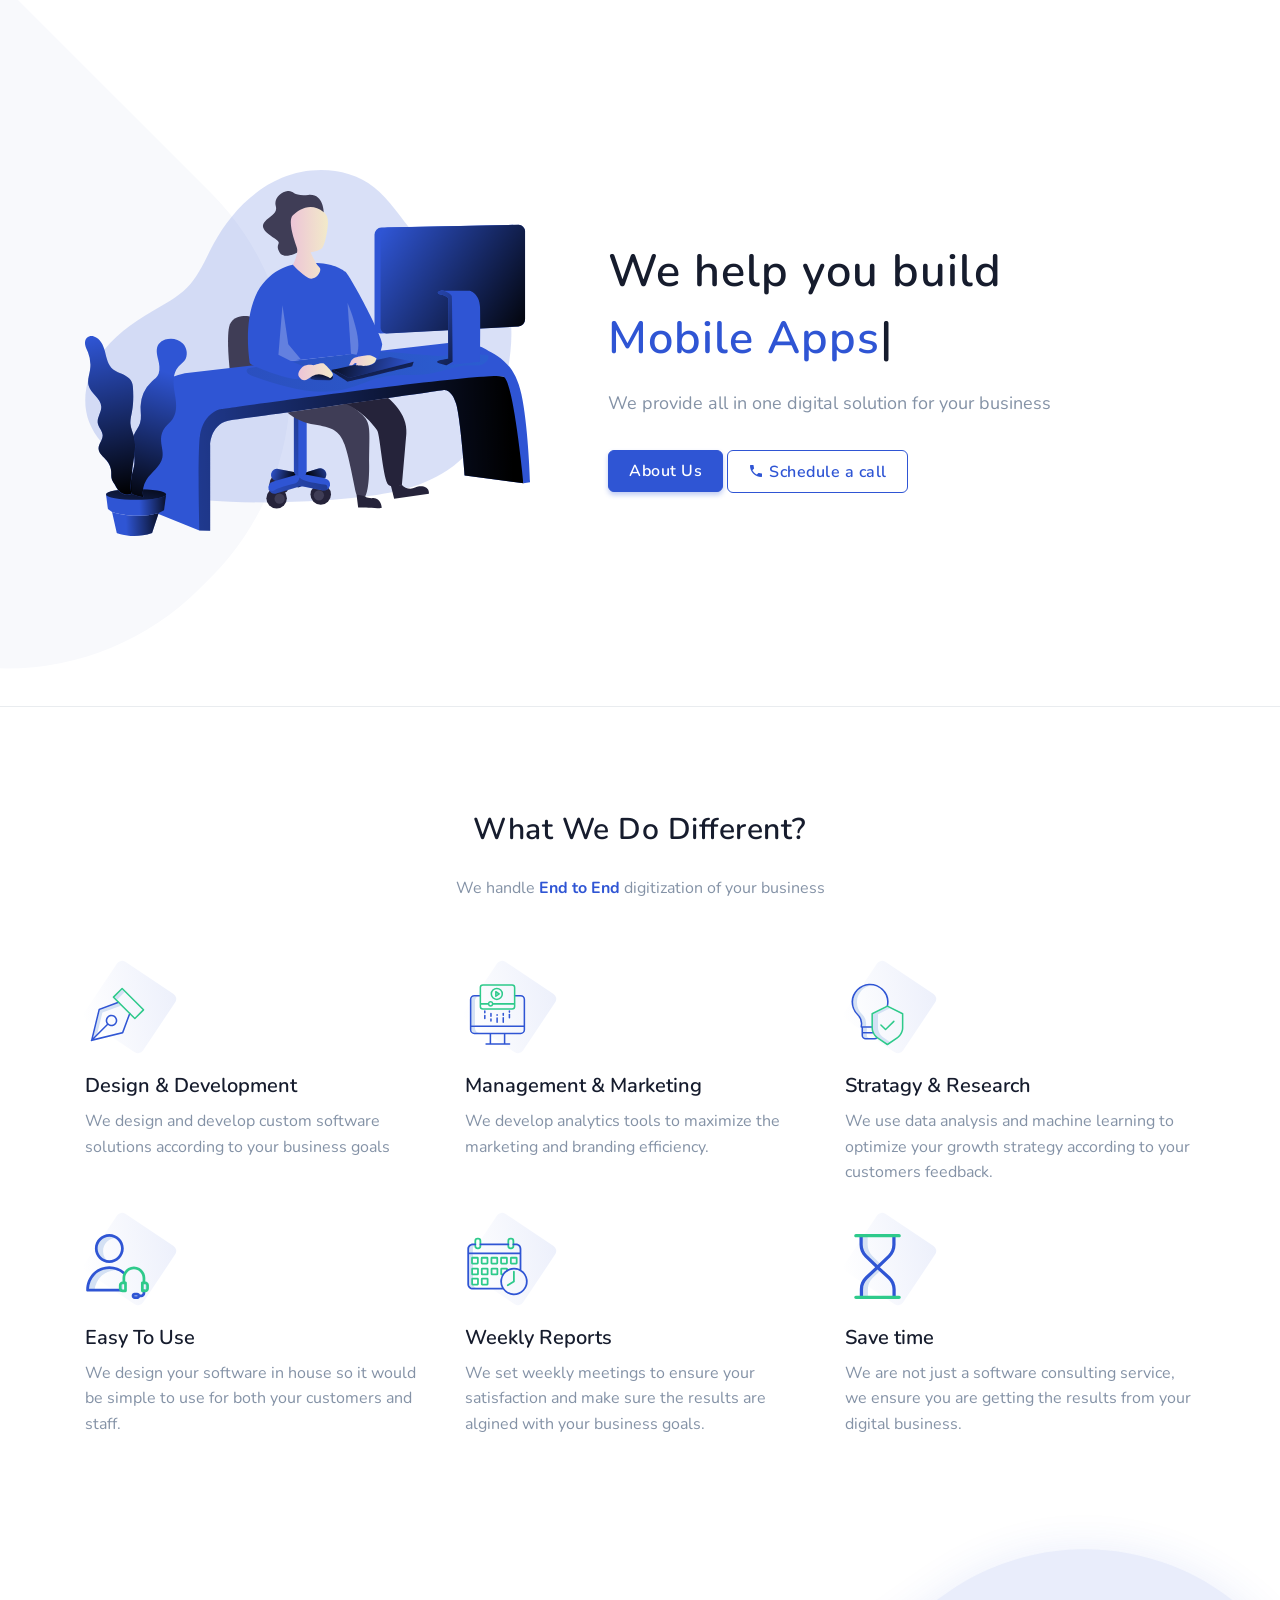
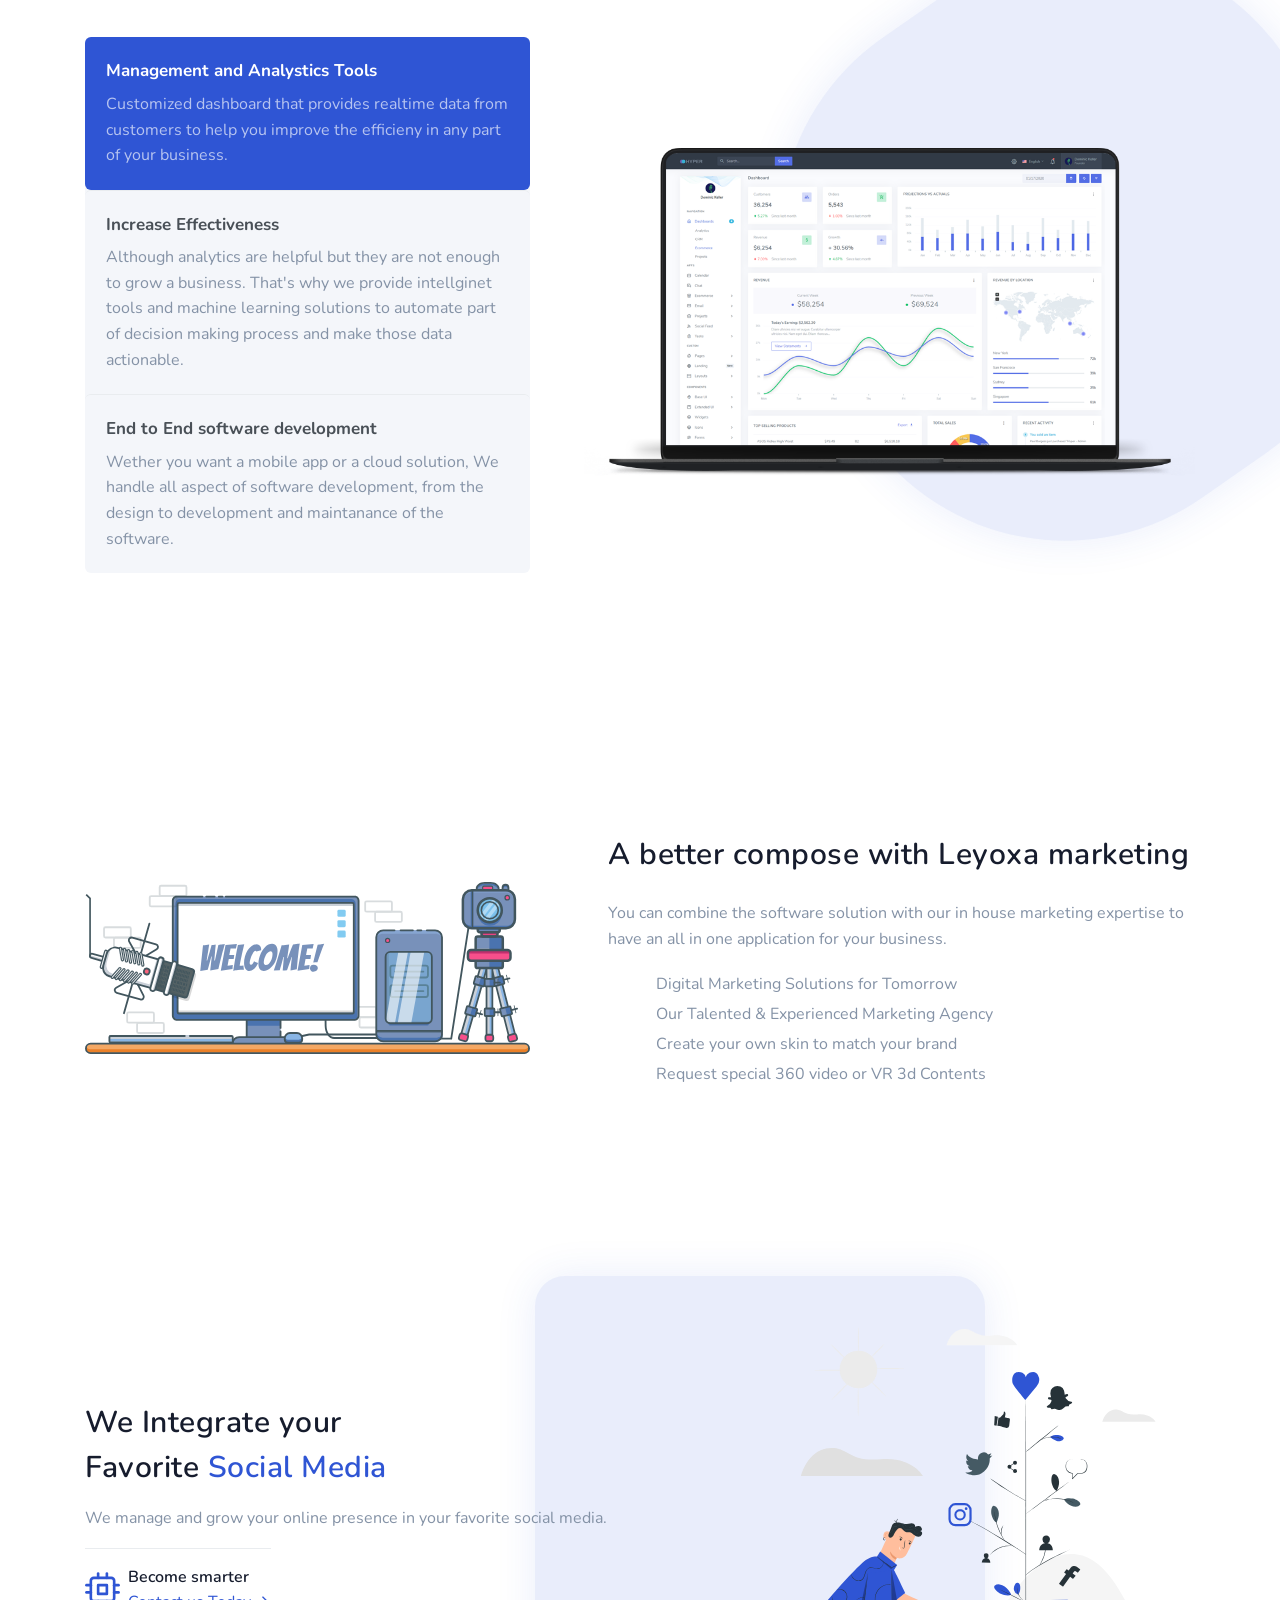
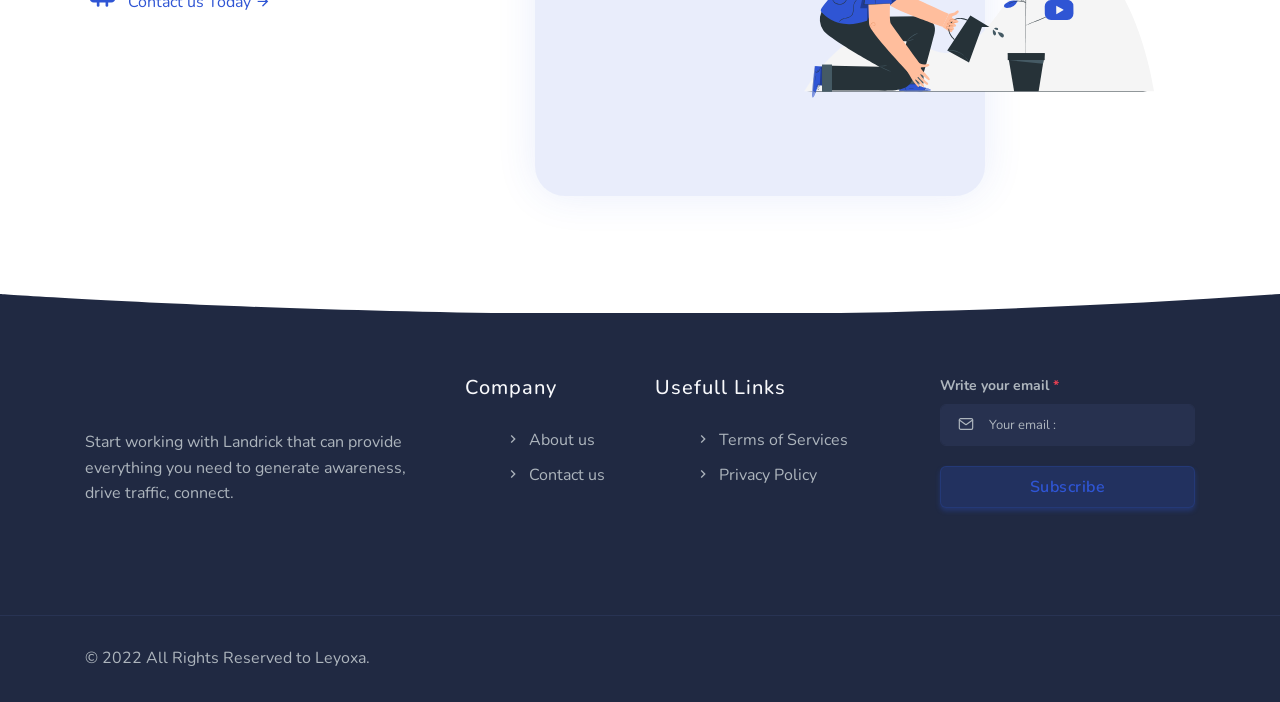
==== commit 13fdcc56: "vr" ====
--- a/index.html
+++ b/index.html
@@ -249,6 +249,7 @@
                                 <li class="mb-0"><span class="text-primary h5 mr-2"><i class="uim uim-check-circle"></i></span>Digital Marketing Solutions for Tomorrow</li>
                                 <li class="mb-0"><span class="text-primary h5 mr-2"><i class="uim uim-check-circle"></i></span>Our Talented & Experienced Marketing Agency</li>
                                 <li class="mb-0"><span class="text-primary h5 mr-2"><i class="uim uim-check-circle"></i></span>Create your own skin to match your brand</li>
+                                <li class="mb-0"><span class="text-primary h5 mr-2"><i class="uim uim-check-circle"></i></span>Request special 360 video or VR 3d Contents</li>
                             </ul>
                         </div>
                     </div><!--end col-->
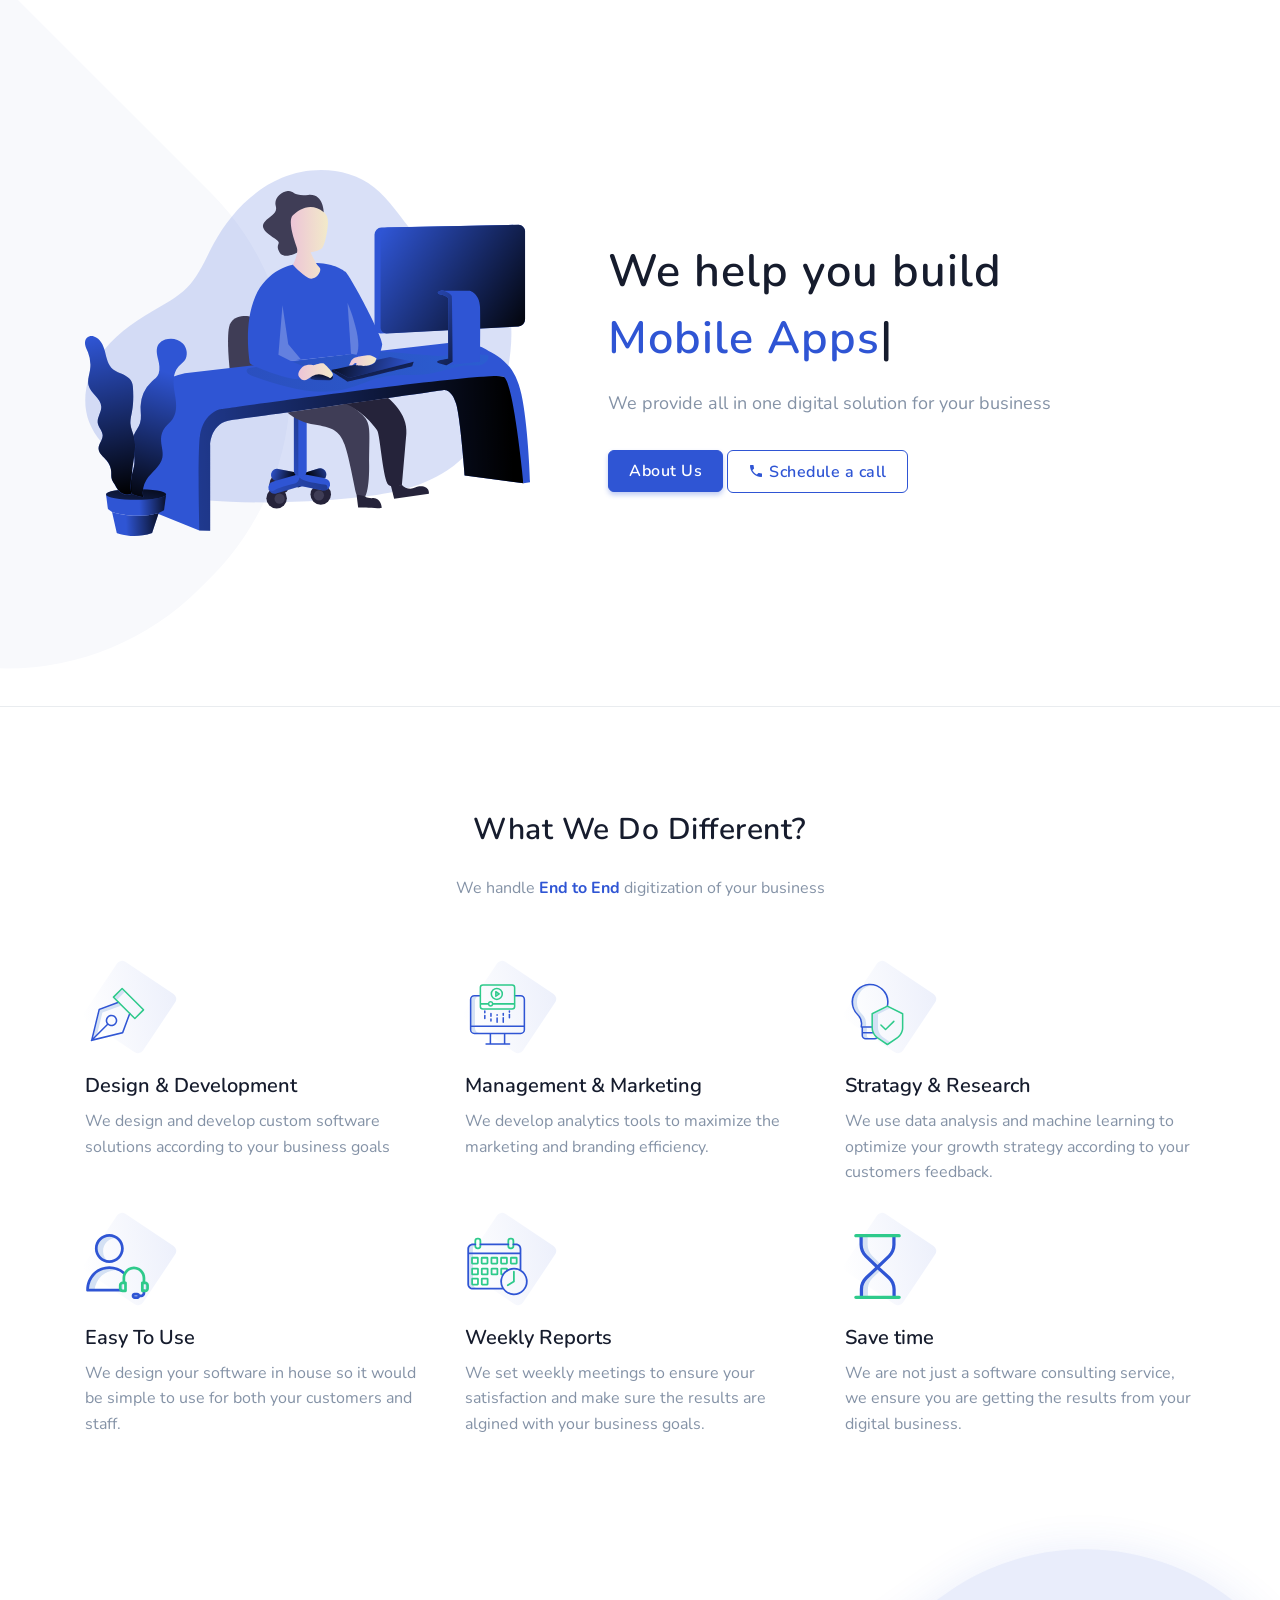
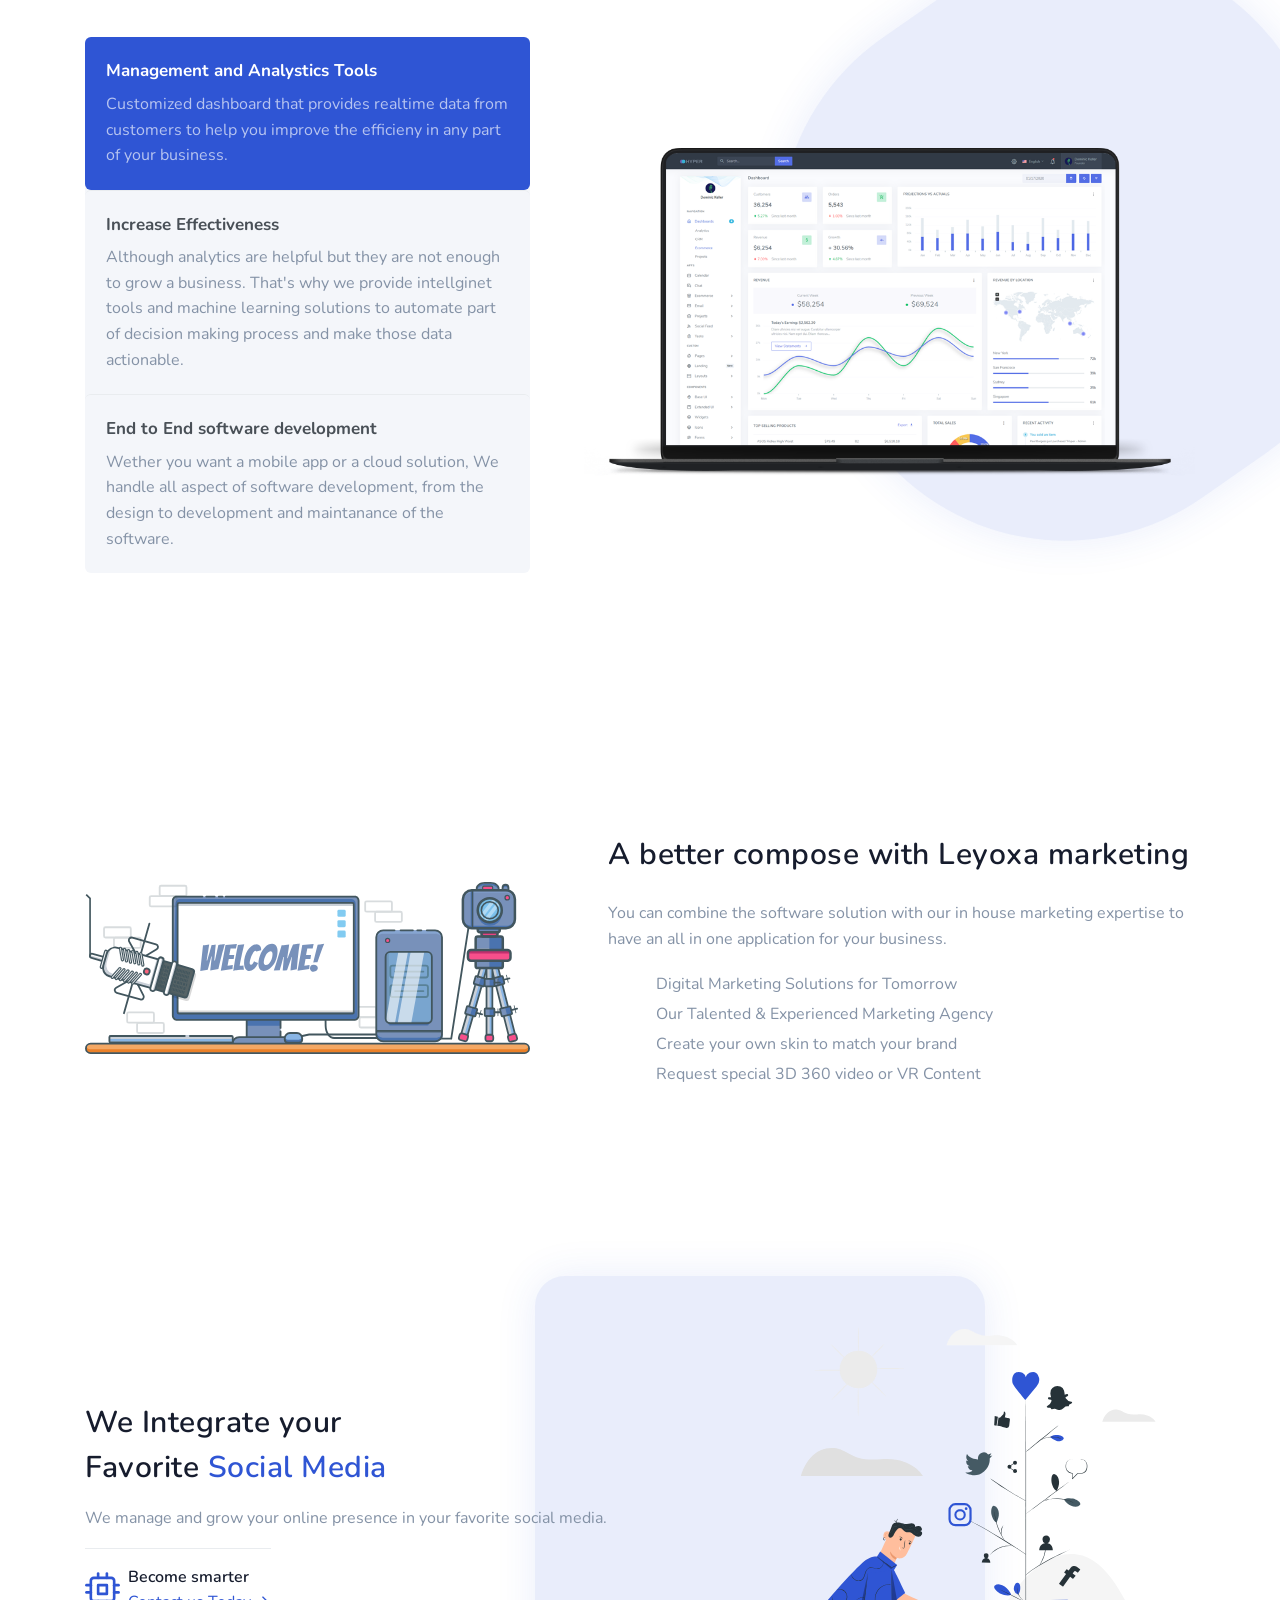
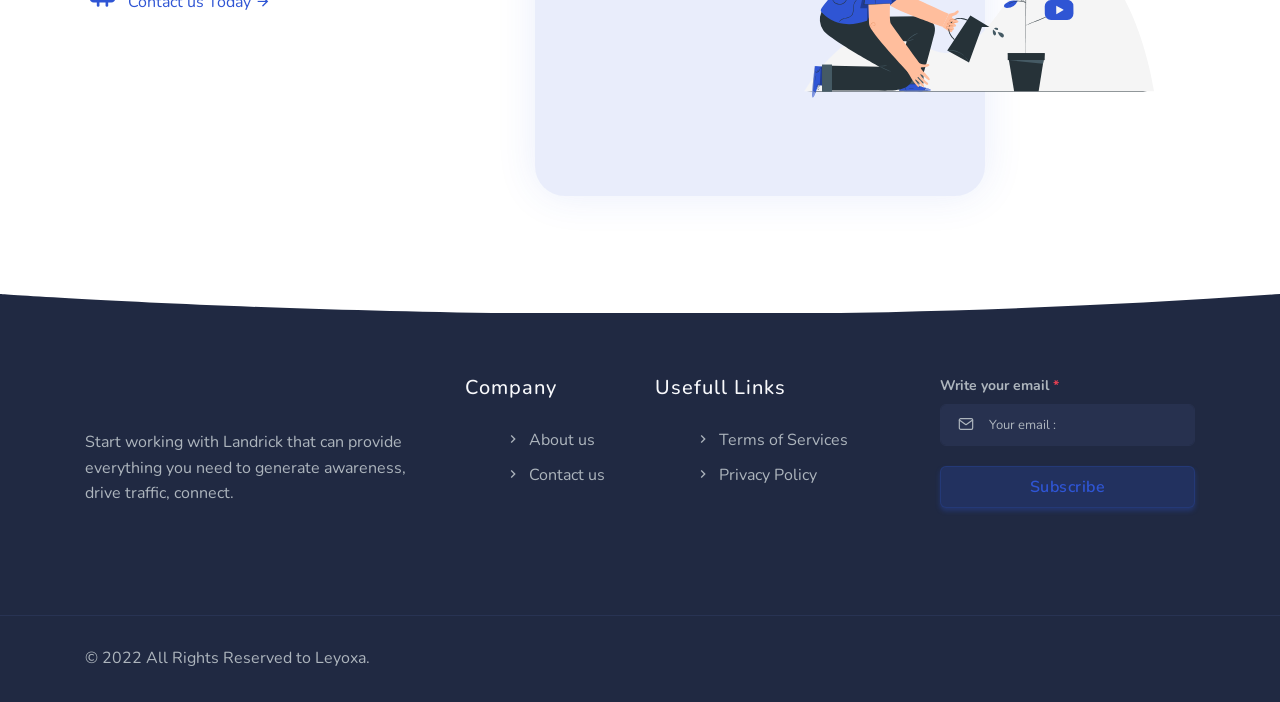
==== commit b1f513fe: "vr" ====
--- a/index.html
+++ b/index.html
@@ -249,7 +249,7 @@
                                 <li class="mb-0"><span class="text-primary h5 mr-2"><i class="uim uim-check-circle"></i></span>Digital Marketing Solutions for Tomorrow</li>
                                 <li class="mb-0"><span class="text-primary h5 mr-2"><i class="uim uim-check-circle"></i></span>Our Talented & Experienced Marketing Agency</li>
                                 <li class="mb-0"><span class="text-primary h5 mr-2"><i class="uim uim-check-circle"></i></span>Create your own skin to match your brand</li>
-                                <li class="mb-0"><span class="text-primary h5 mr-2"><i class="uim uim-check-circle"></i></span>Request special 360 video or VR 3d Contents</li>
+                                <li class="mb-0"><span class="text-primary h5 mr-2"><i class="uim uim-check-circle"></i></span>Request special 3D 360 video or VR Content</li>
                             </ul>
                         </div>
                     </div><!--end col-->
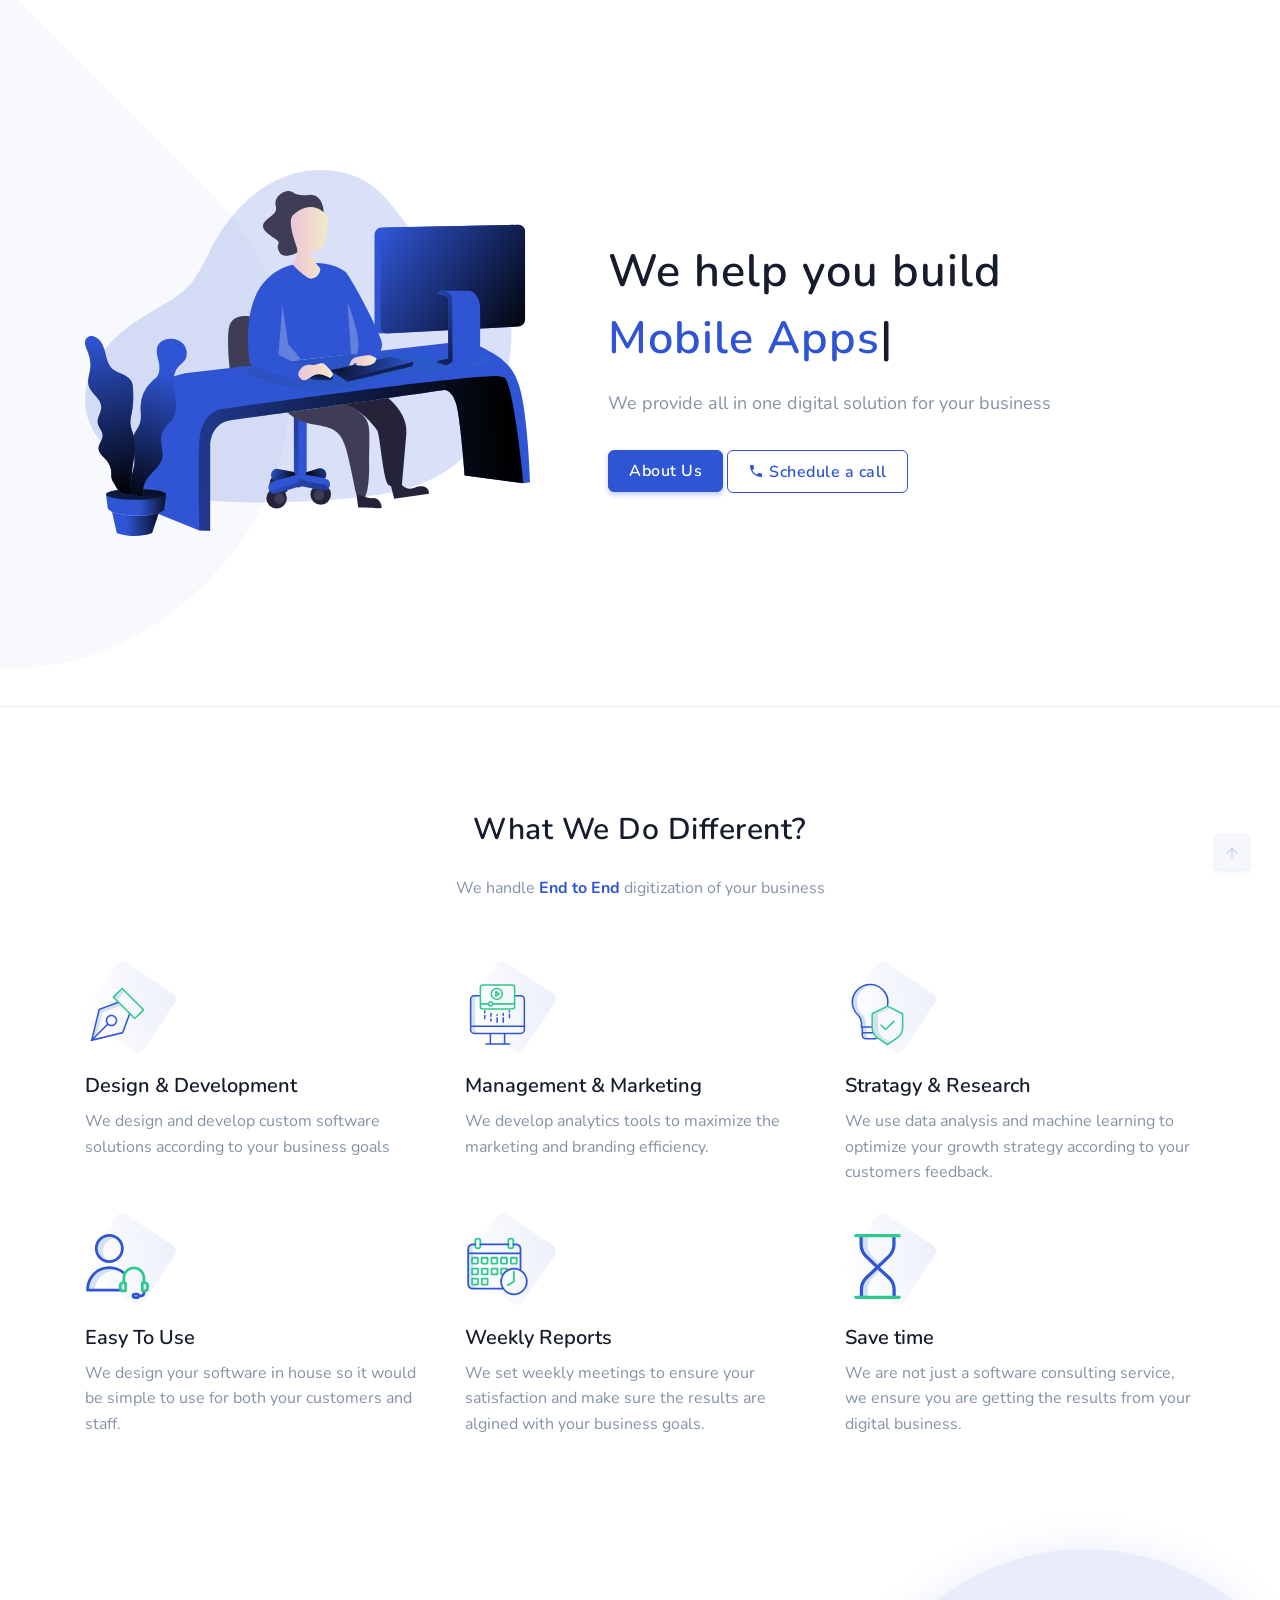
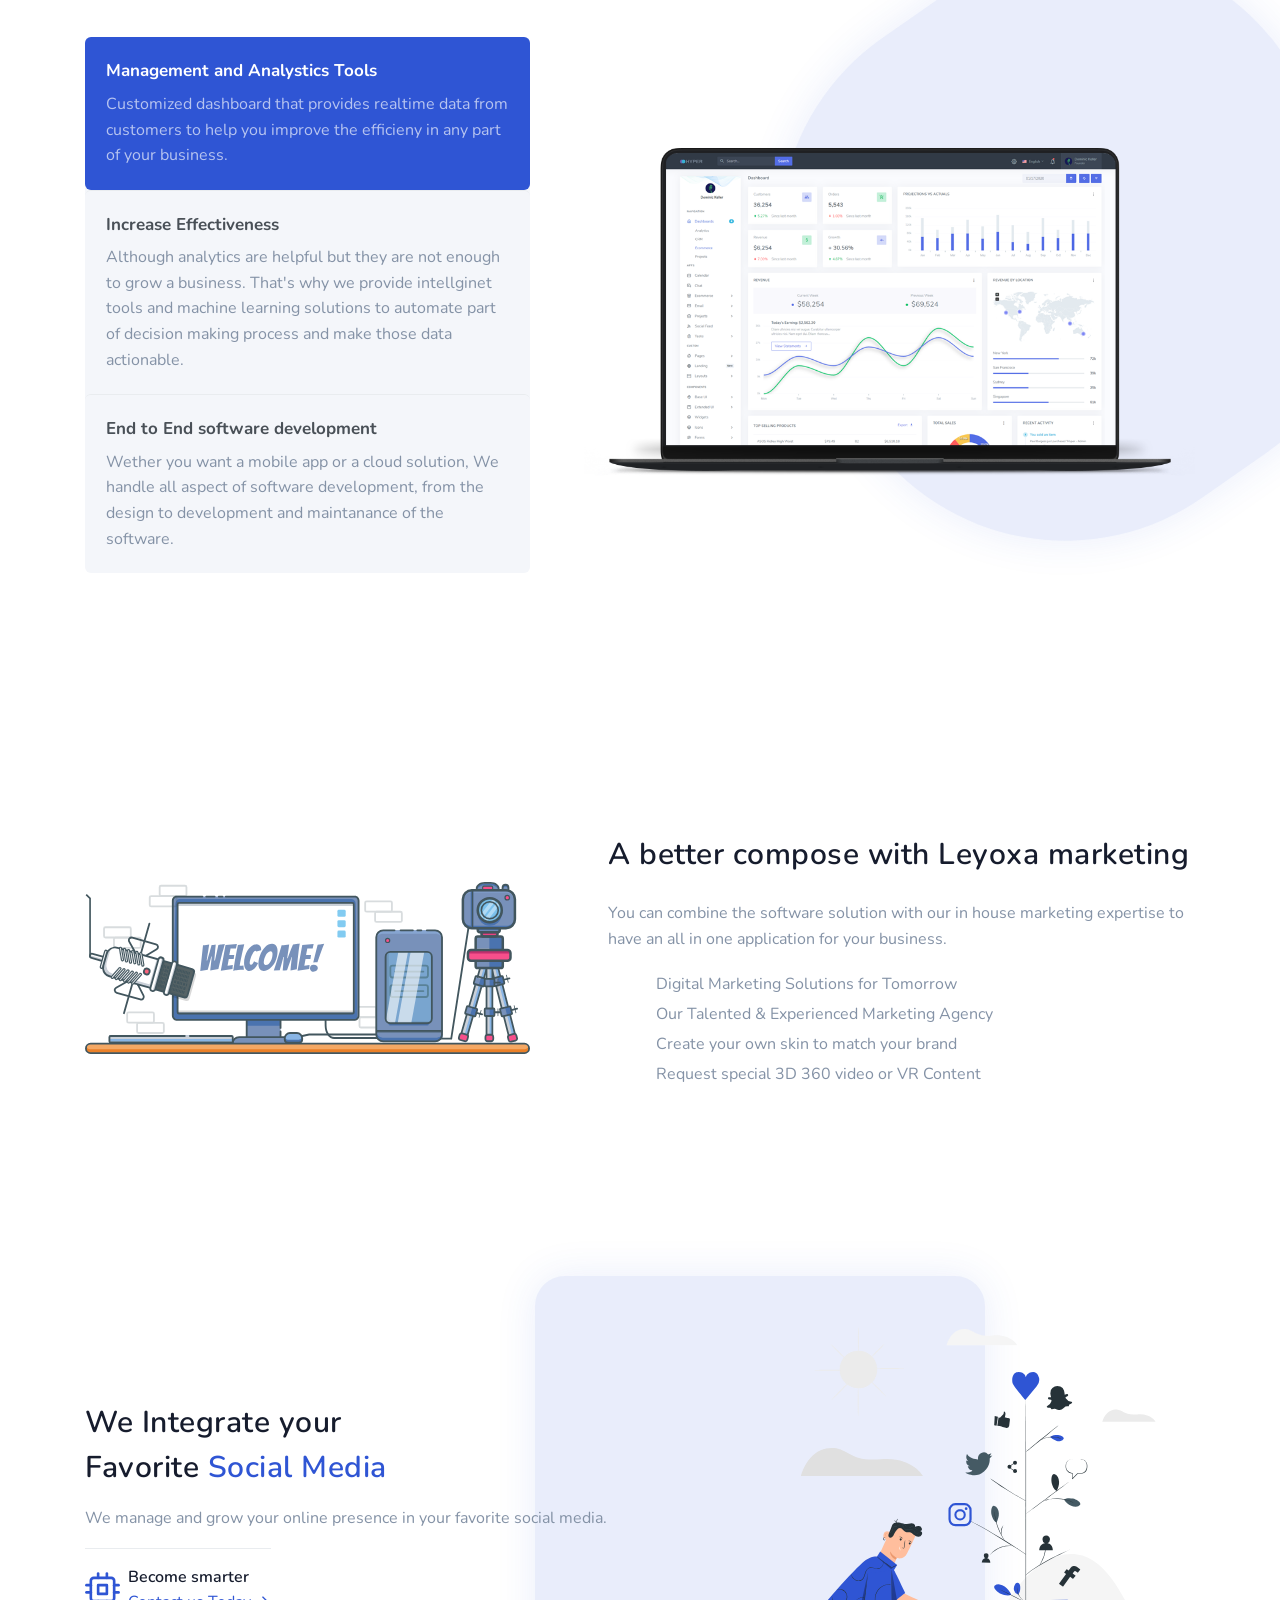
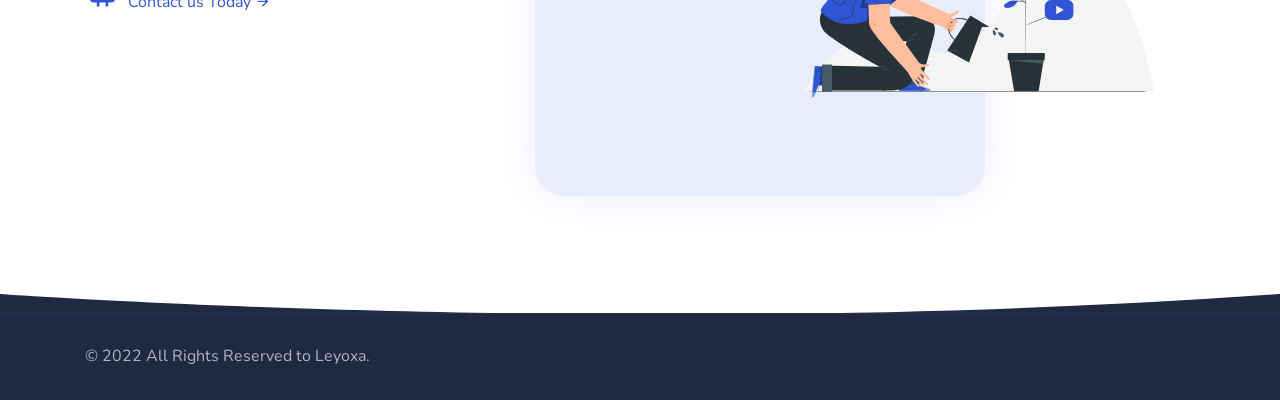
==== commit d28ca5fb: "about us page" ====
--- a/index.html
+++ b/index.html
@@ -297,66 +297,7 @@
         </div>
         <!--Shape End-->
         <!-- Footer Start -->
-        <footer class="footer">
-            <div class="container">
-                <div class="row">
-                    <div class="col-lg-4 col-12 mb-0 mb-md-4 pb-0 pb-md-2">
-                        <a href="#" class="logo-footer">
-                            <img src="images/logo-light.png" height="24" alt="">
-                        </a>
-                        <p class="mt-4">Start working with Landrick that can provide everything you need to generate awareness, drive traffic, connect.</p>
-                        <!-- <ul class="list-unstyled social-icon social mb-0 mt-4">
-                            <li class="list-inline-item"><a href="javascript:void(0)" class="rounded"><i data-feather="facebook" class="fea icon-sm fea-social"></i></a></li>
-                            <li class="list-inline-item"><a href="javascript:void(0)" class="rounded"><i data-feather="instagram" class="fea icon-sm fea-social"></i></a></li>
-                            <li class="list-inline-item"><a href="javascript:void(0)" class="rounded"><i data-feather="twitter" class="fea icon-sm fea-social"></i></a></li>
-                            <li class="list-inline-item"><a href="javascript:void(0)" class="rounded"><i data-feather="linkedin" class="fea icon-sm fea-social"></i></a></li>
-                        </ul> -->
-                    </div><!--end col-->
-                    
-                    <div class="col-lg-2 col-md-4 col-12 mt-4 mt-sm-0 pt-2 pt-sm-0">
-                        <h4 class="text-light footer-head">Company</h4>
-                        <ul class="list-unstyled footer-list mt-4">
-                            <li><a href="page-aboutus.html" class="text-foot"><i class="mdi mdi-chevron-right mr-1"></i> About us</a></li>
-                            <li><a href="page-services.html" class="text-foot"><i class="mdi mdi-chevron-right mr-1"></i> Contact us</a></li>
-                            <!-- <li><a href="page-team.html" class="text-foot"><i class="mdi mdi-chevron-right mr-1"></i> Team</a></li>
-                            <li><a href="page-pricing.html" class="text-foot"><i class="mdi mdi-chevron-right mr-1"></i> Pricing</a></li>
-                            <li><a href="page-work-modern.html" class="text-foot"><i class="mdi mdi-chevron-right mr-1"></i> Project</a></li>
-                            <li><a href="page-jobs.html" class="text-foot"><i class="mdi mdi-chevron-right mr-1"></i> Careers</a></li>
-                            <li><a href="page-blog-grid.html" class="text-foot"><i class="mdi mdi-chevron-right mr-1"></i> Blog</a></li>
-                            <li><a href="auth-cover-login.html" class="text-foot"><i class="mdi mdi-chevron-right mr-1"></i> Login</a></li> --> 
-                        </ul>
-                    </div><!--end col-->
-                    
-                    <div class="col-lg-3 col-md-4 col-12 mt-4 mt-sm-0 pt-2 pt-sm-0">
-                        <h4 class="text-light footer-head">Usefull Links</h4>
-                        <ul class="list-unstyled footer-list mt-4">
-                            <li><a href="page-terms.html" class="text-foot"><i class="mdi mdi-chevron-right mr-1"></i> Terms of Services</a></li>
-                            <li><a href="page-privacy.html" class="text-foot"><i class="mdi mdi-chevron-right mr-1"></i> Privacy Policy</a></li>
-                            <!-- <li><a href="documentation.html" class="text-foot"><i class="mdi mdi-chevron-right mr-1"></i> Documentation</a></li>
-                            <li><a href="changelog.html" class="text-foot"><i class="mdi mdi-chevron-right mr-1"></i> Changelog</a></li>
-                            <li><a href="components.html" class="text-foot"><i class="mdi mdi-chevron-right mr-1"></i> Components</a></li> -->
-                        </ul>
-                    </div><!--end col-->
-
-                    <div class="col-lg-3 col-md-4 col-12 mt-4 mt-sm-0 pt-2 pt-sm-0">
-                        <form>
-                            <div class="row">
-                                <div class="col-lg-12">
-                                    <div class="foot-subscribe form-group position-relative">
-                                        <label>Write your email <span class="text-danger">*</span></label>
-                                        <i data-feather="mail" class="fea icon-sm icons"></i>
-                                        <input type="email" name="email" id="emailsubscribe" class="form-control pl-5 rounded" placeholder="Your email : " required>
-                                    </div>
-                                </div>
-                                <div class="col-lg-12">
-                                    <input type="submit" id="submitsubscribe" name="send" class="btn btn-soft-primary btn-block" value="Subscribe">
-                                </div>
-                            </div>
-                        </form>
-                    </div><!--end col-->
-                </div><!--end row-->
-            </div><!--end container-->
-        </footer><!--end footer-->
+
         <footer class="footer footer-bar">
             <div class="container text-center">
                 <div class="row align-items-center">
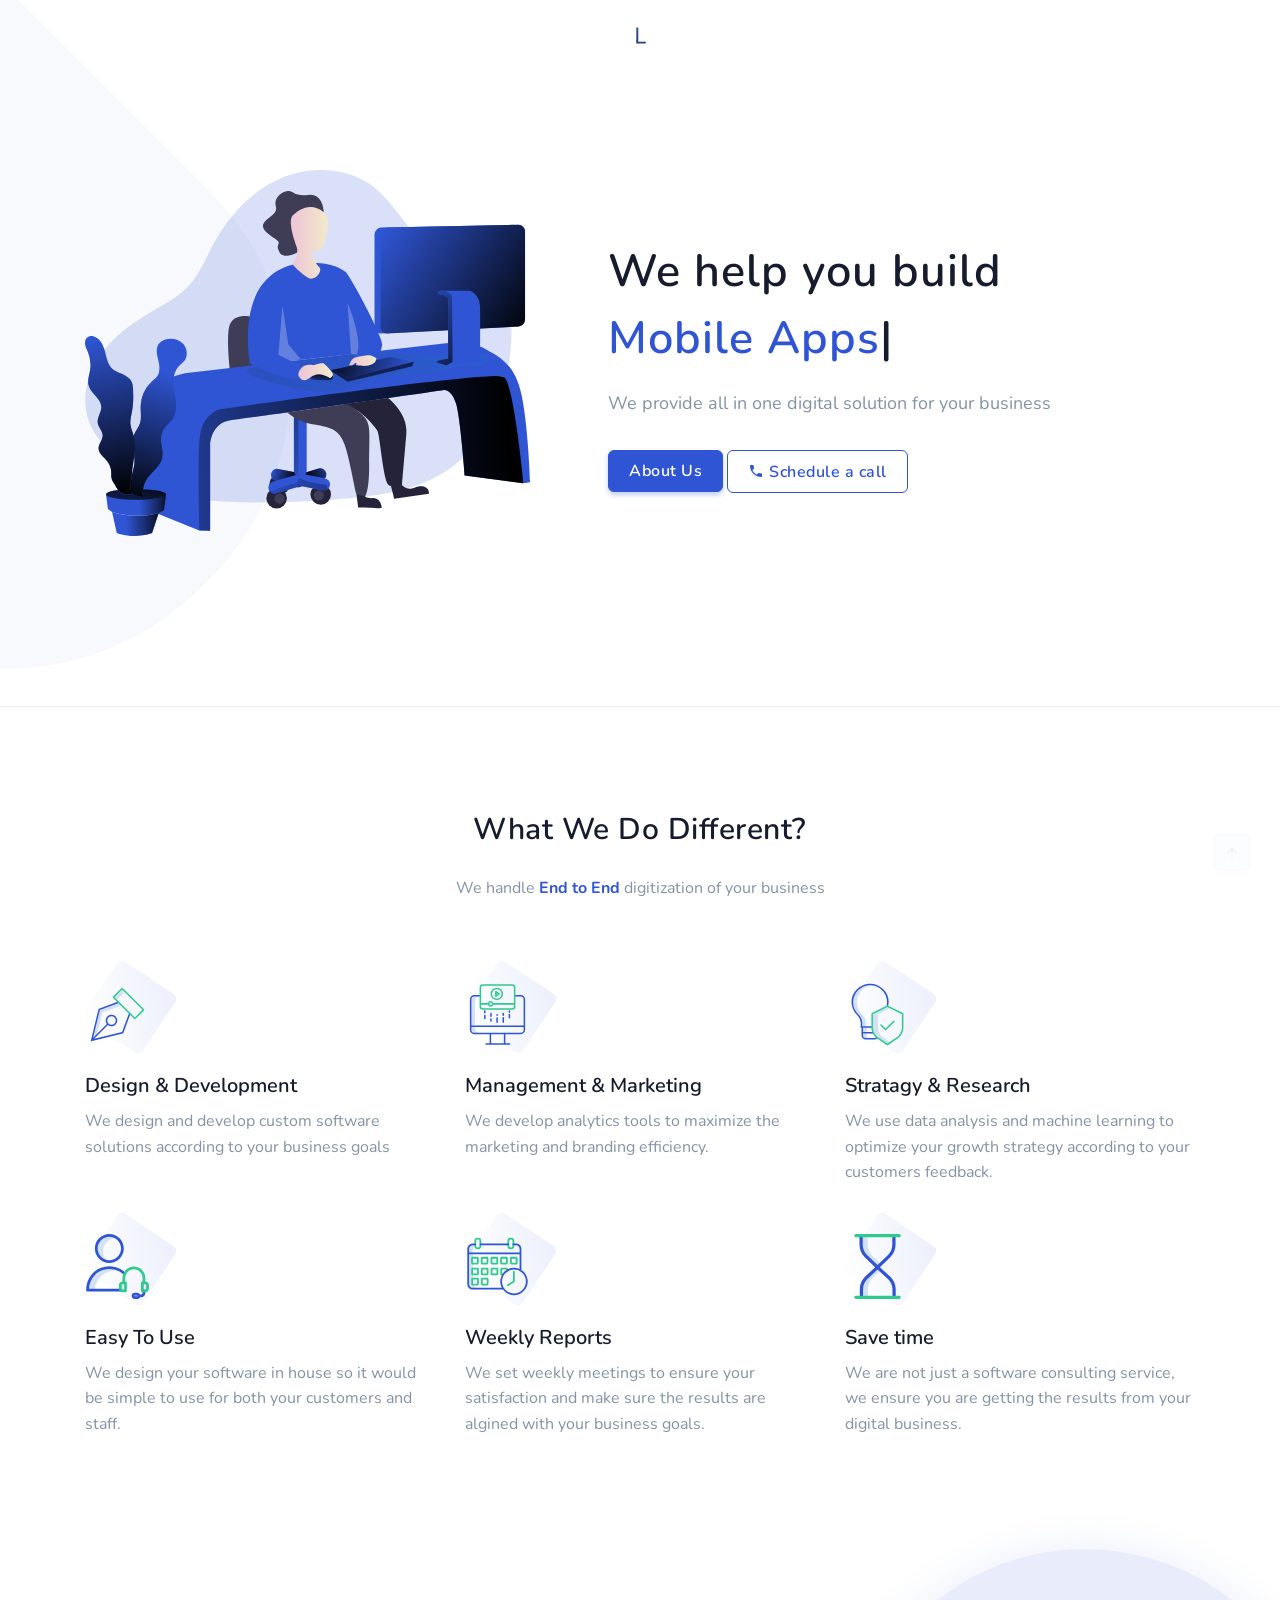
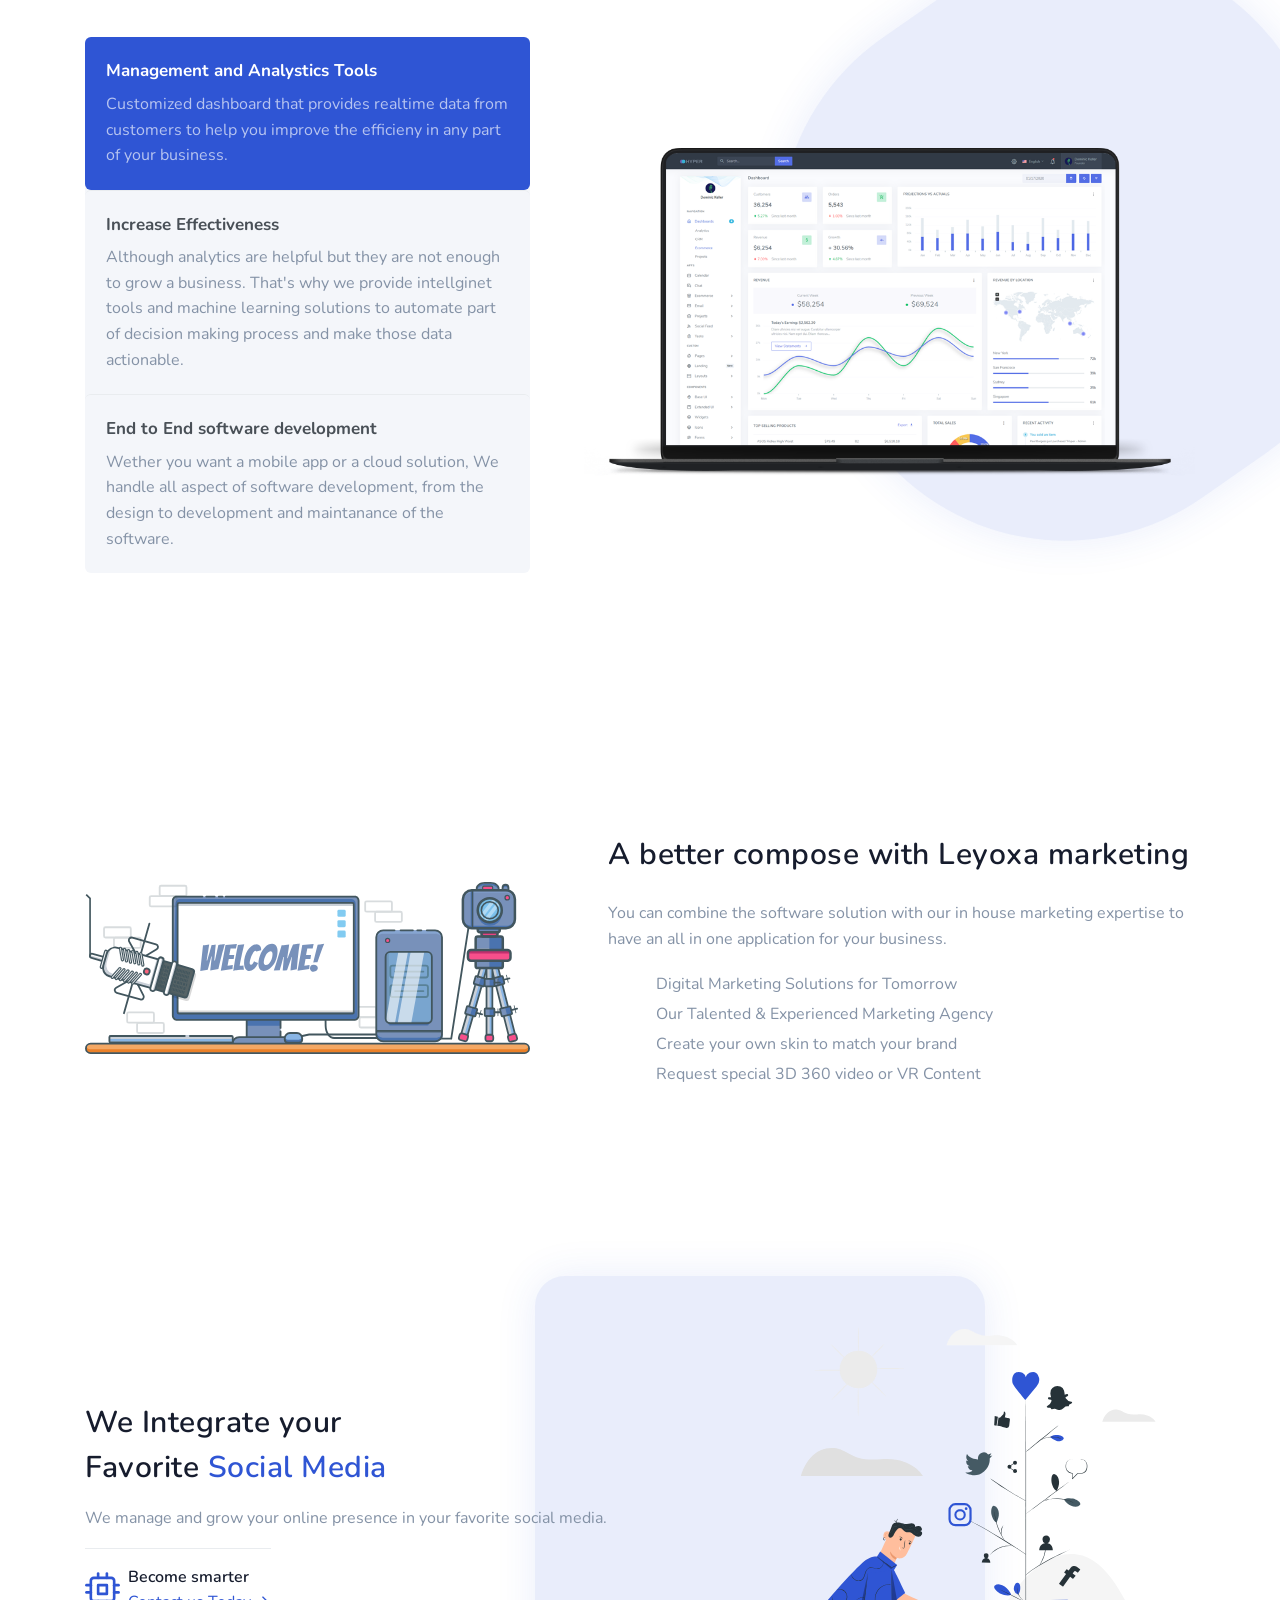
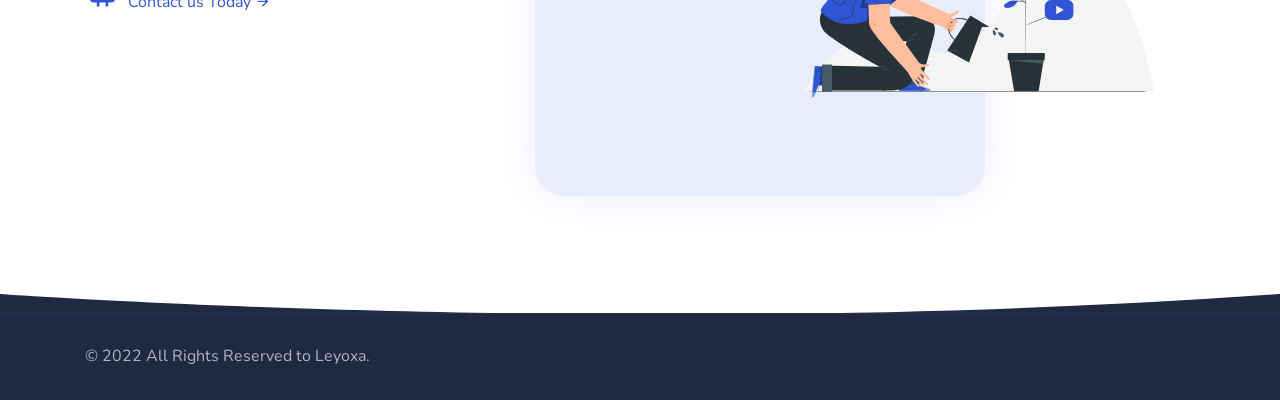
==== commit e3ccd2cc: "Fix" ====
--- a/index.html
+++ b/index.html
@@ -62,7 +62,28 @@
 
     </head>
 
-    <body>      
+    <body>   
+    <!-- <header id="topnav" class="defaultscroll sticky">
+        <div class="container"> 
+            <div>
+                <a class="logo" href="index.html">
+                    <img src="images/leyoxa_transparent.png" height="24" alt="">
+                </a>
+            </div> 
+        </div>   
+    </header>end header -->
+            <!-- Navbar STart -->
+            <header id="topnav" class="defaultscroll sticky">
+                <div class="container text-center">
+                    <!-- Logo container-->
+                    <div>
+                        <a class="logo" href="index.html">
+                            <img src="images/Leyoxa_Short.png" height="30" alt="">
+                        </a>
+                    </div>             
+                </div><!--end container-->
+            </header><!--end header-->
+            <!-- Navbar End -->
         <!-- Hero Start -->
         <section class="bg-half-170 border-bottom agency-wrapper d-table w-100" id="home">
             <div class="container">
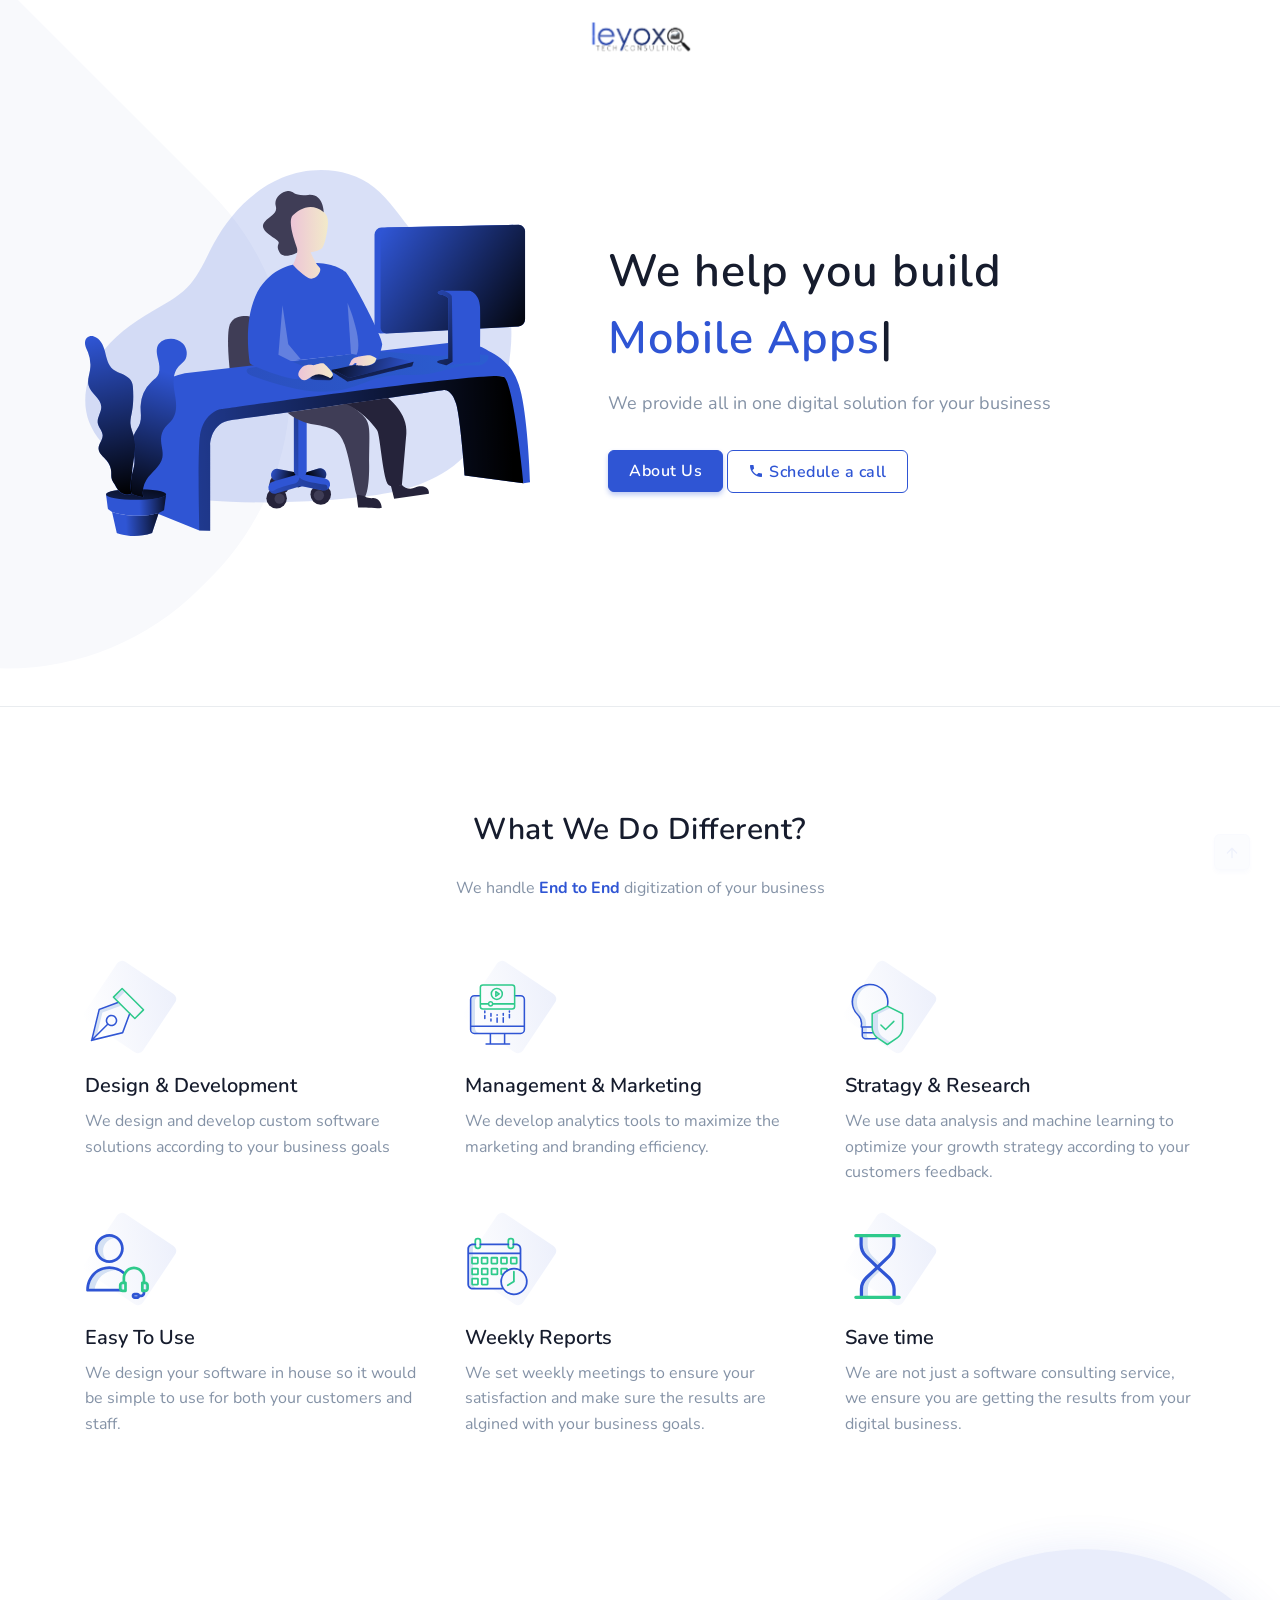
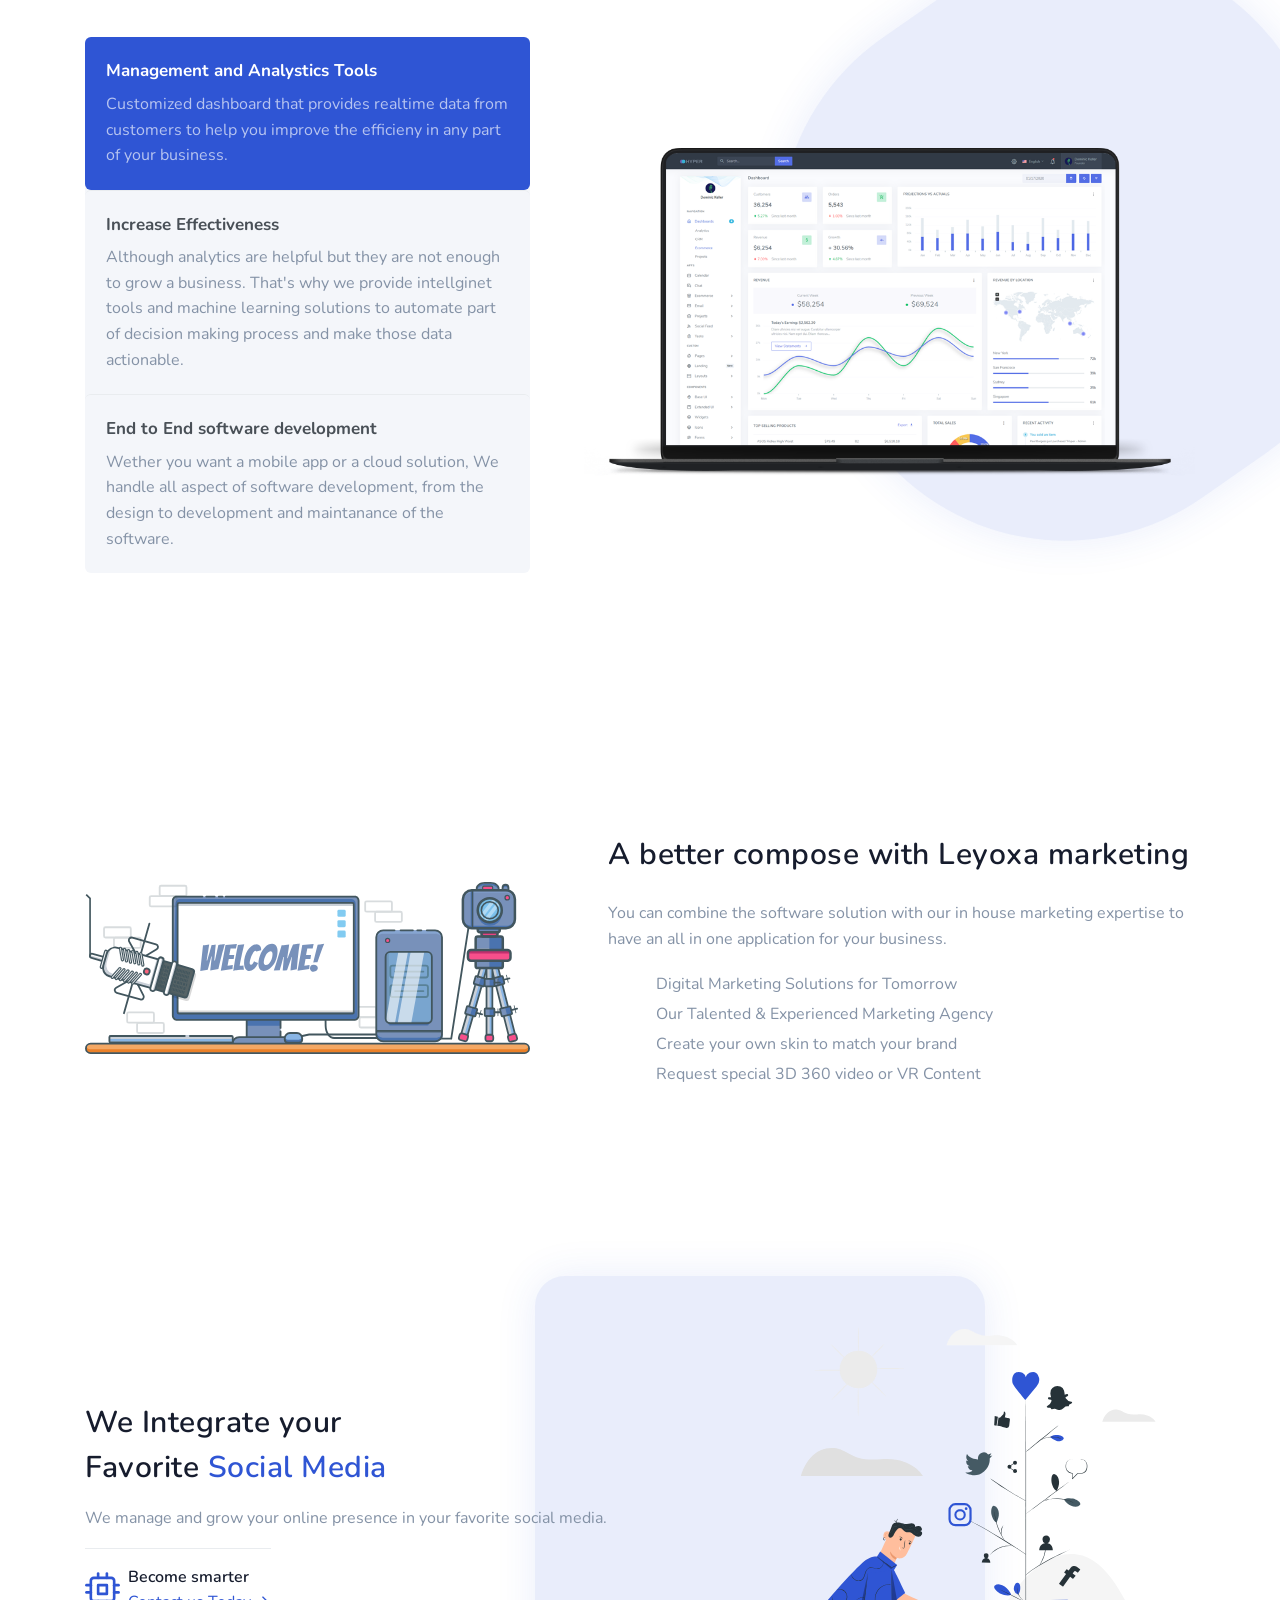
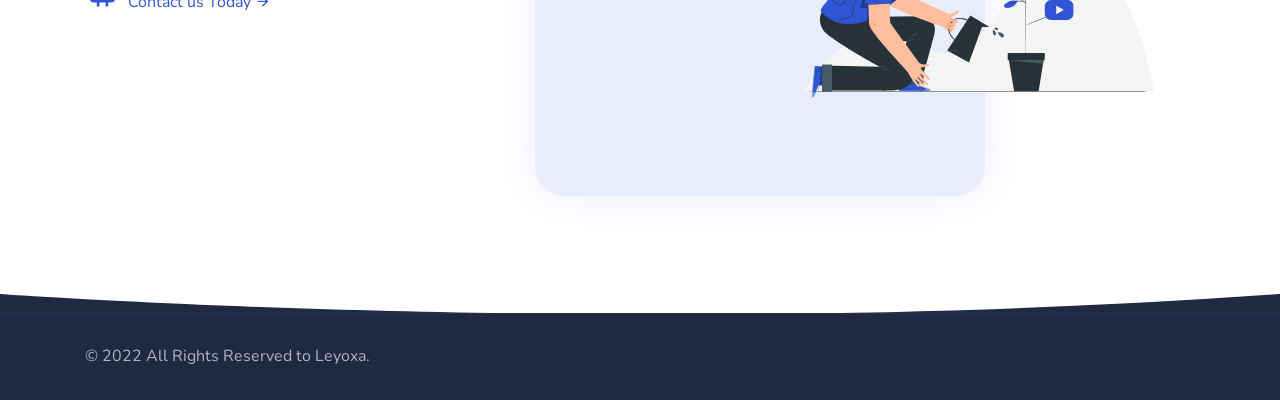
==== commit 6b153ef7: "logo" ====
--- a/index.html
+++ b/index.html
@@ -78,7 +78,7 @@
                     <!-- Logo container-->
                     <div>
                         <a class="logo" href="index.html">
-                            <img src="images/Leyoxa_Short.png" height="30" alt="">
+                            <img src="images/leyoxa_logo.png" height="30" alt="">
                         </a>
                     </div>             
                 </div><!--end container-->
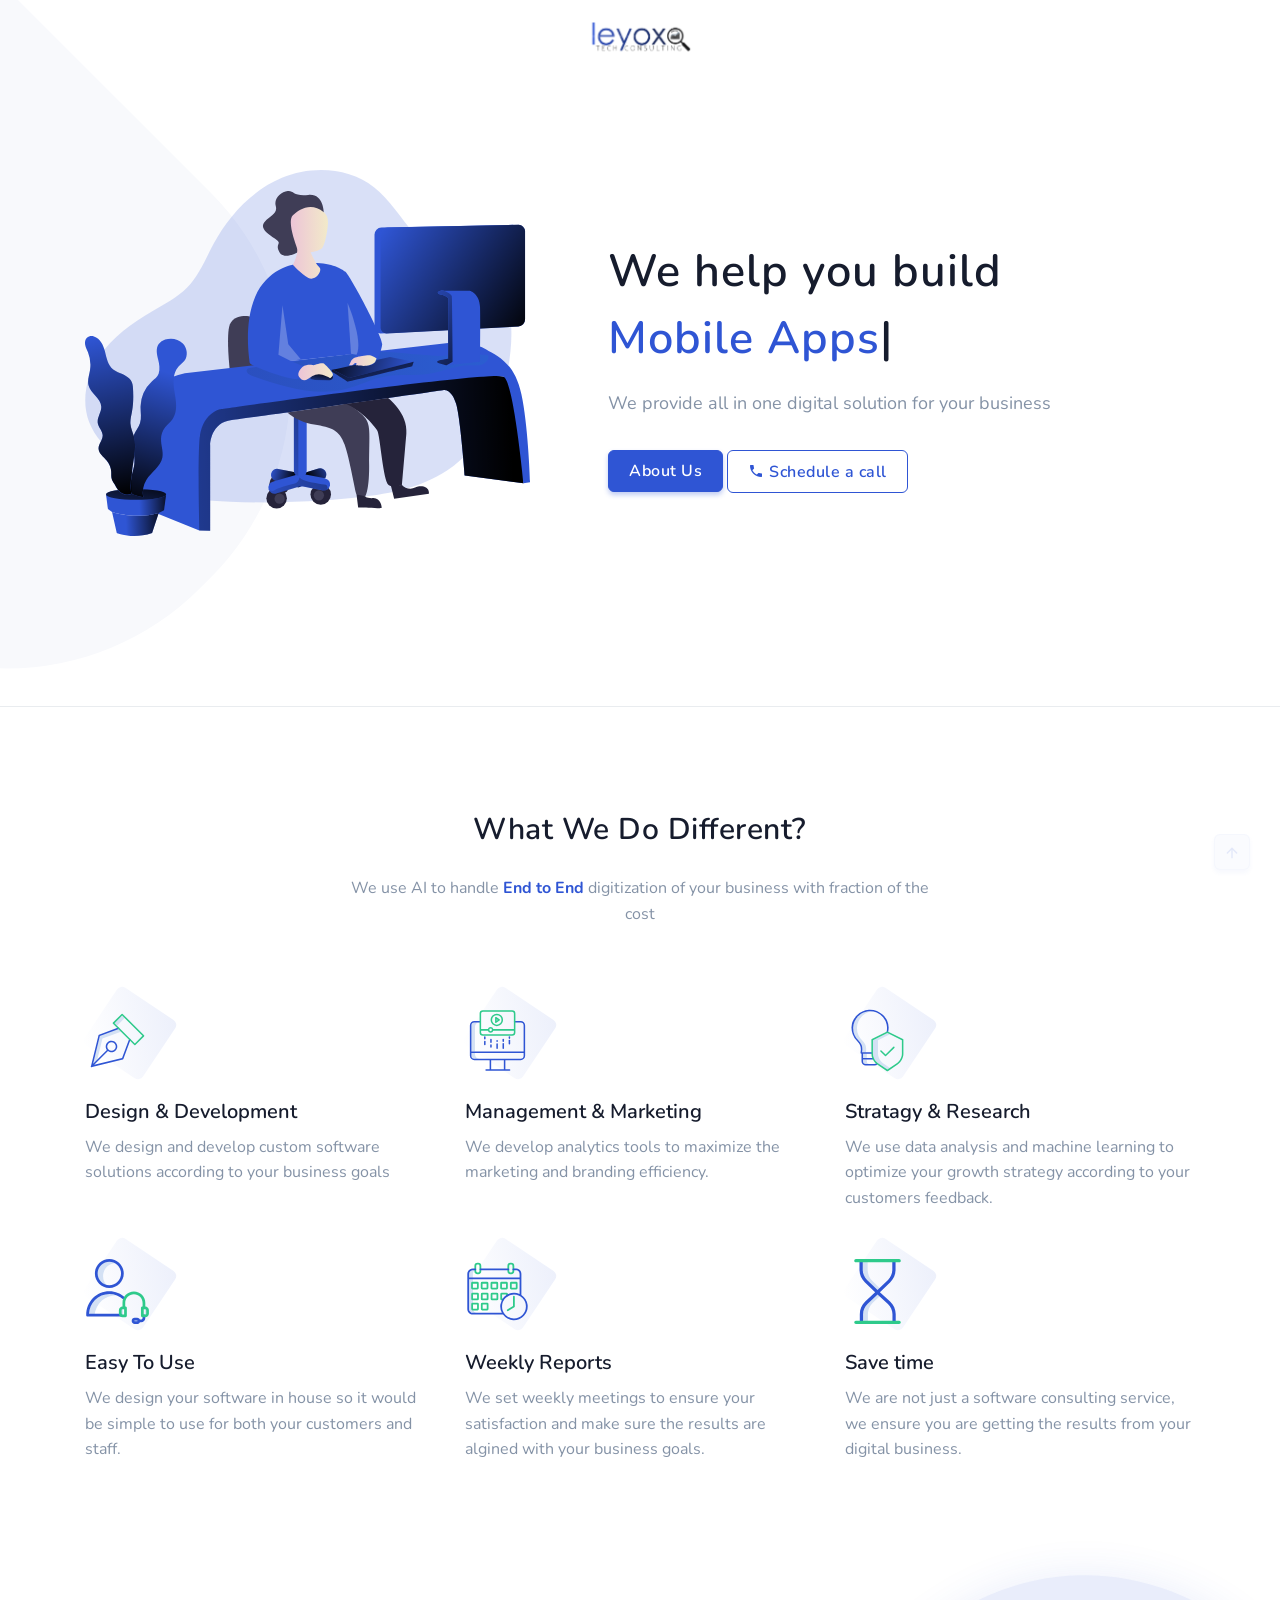
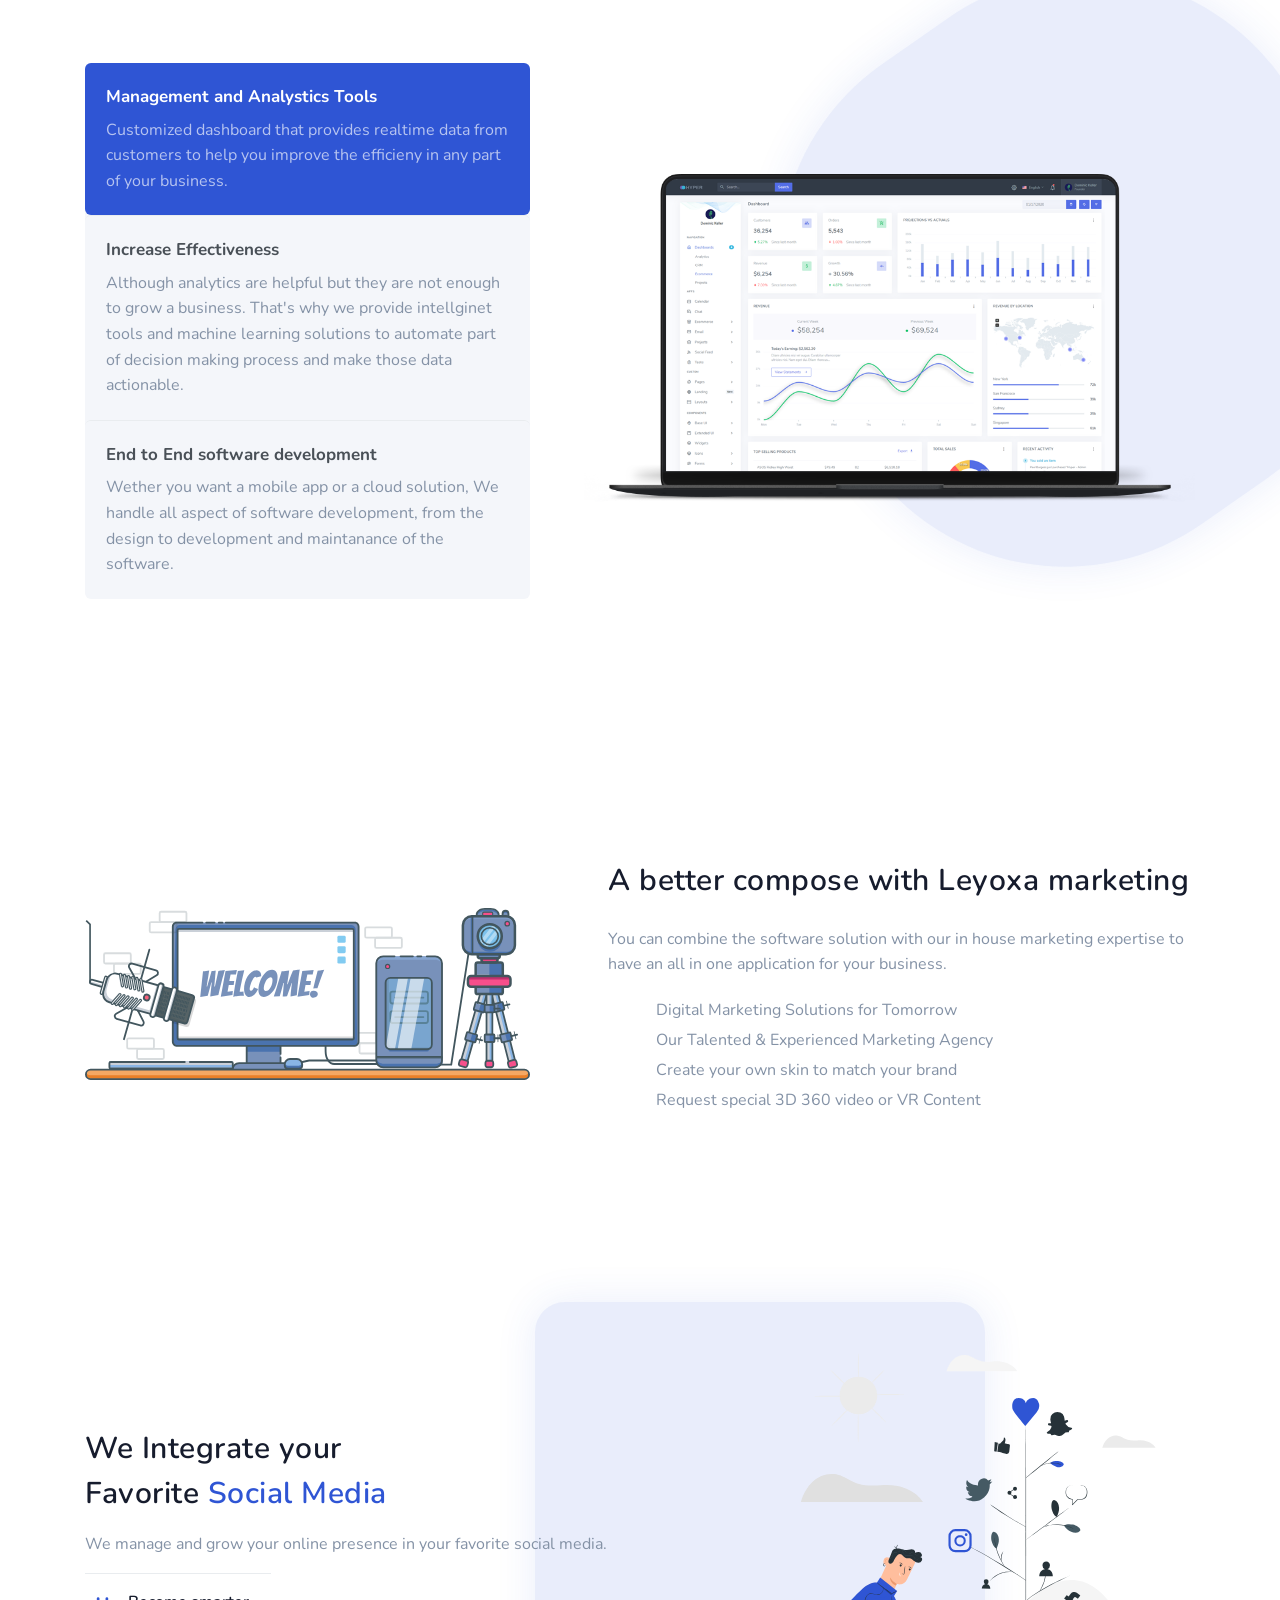
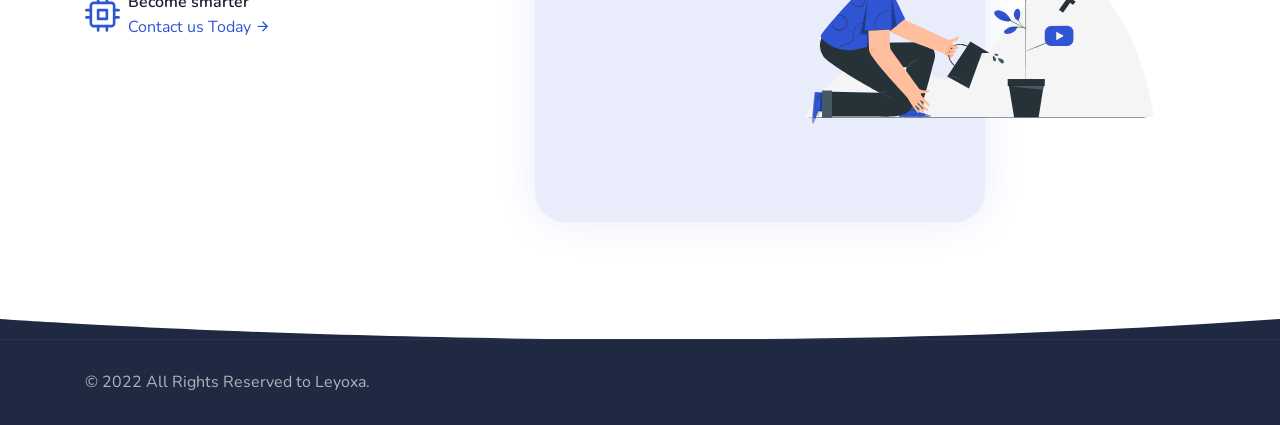
==== commit 4a00645c: "Update index.html" ====
--- a/index.html
+++ b/index.html
@@ -114,7 +114,7 @@
                     <div class="col-12 text-center">
                         <div class="section-title mb-4 pb-2">
                             <h4 class="title mb-4">What We Do Different?</h4>
-                            <p class="text-muted para-desc mx-auto mb-0">We handle <span class="text-primary font-weight-bold">End to End</span> digitization of your business</p>
+                            <p class="text-muted para-desc mx-auto mb-0">We use AI to handle <span class="text-primary font-weight-bold">End to End</span> digitization of your business with fraction of the cost</p>
                         </div>
                     </div><!--end col-->
                 </div><!--end row-->
